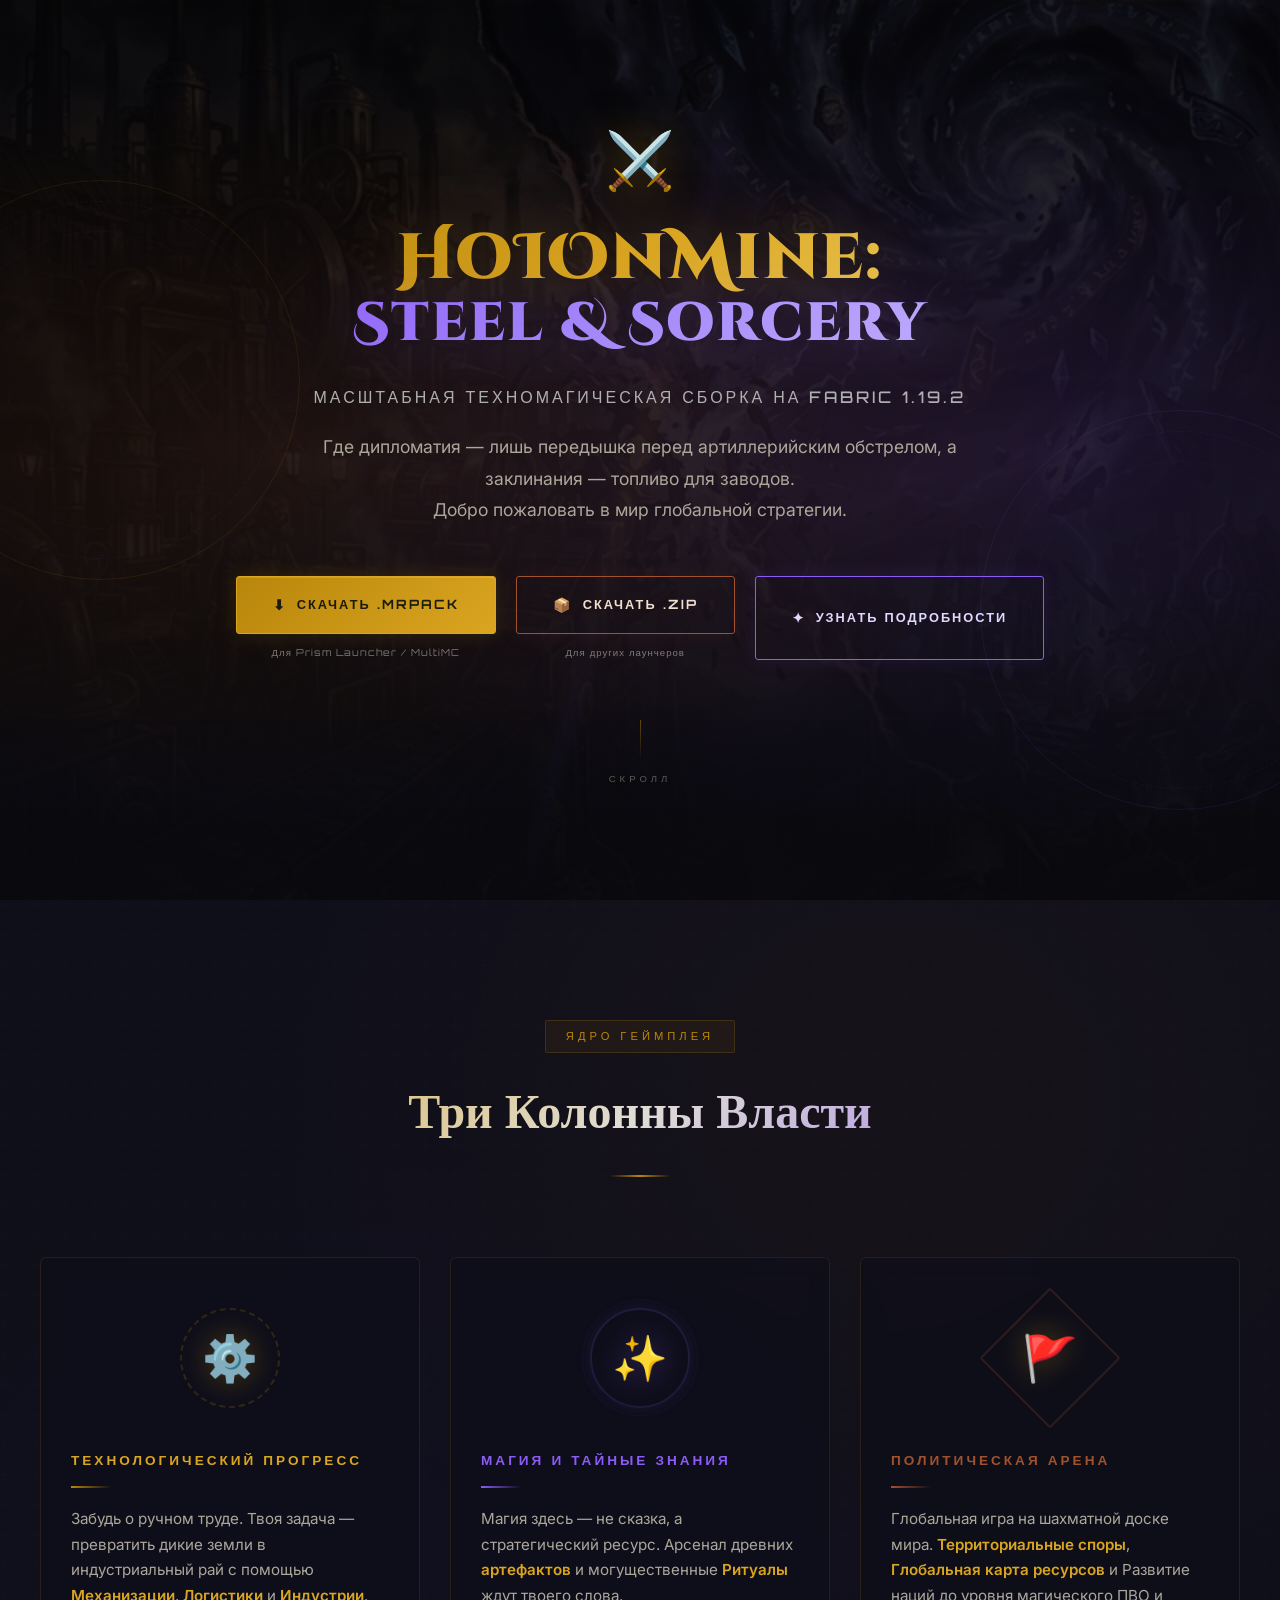
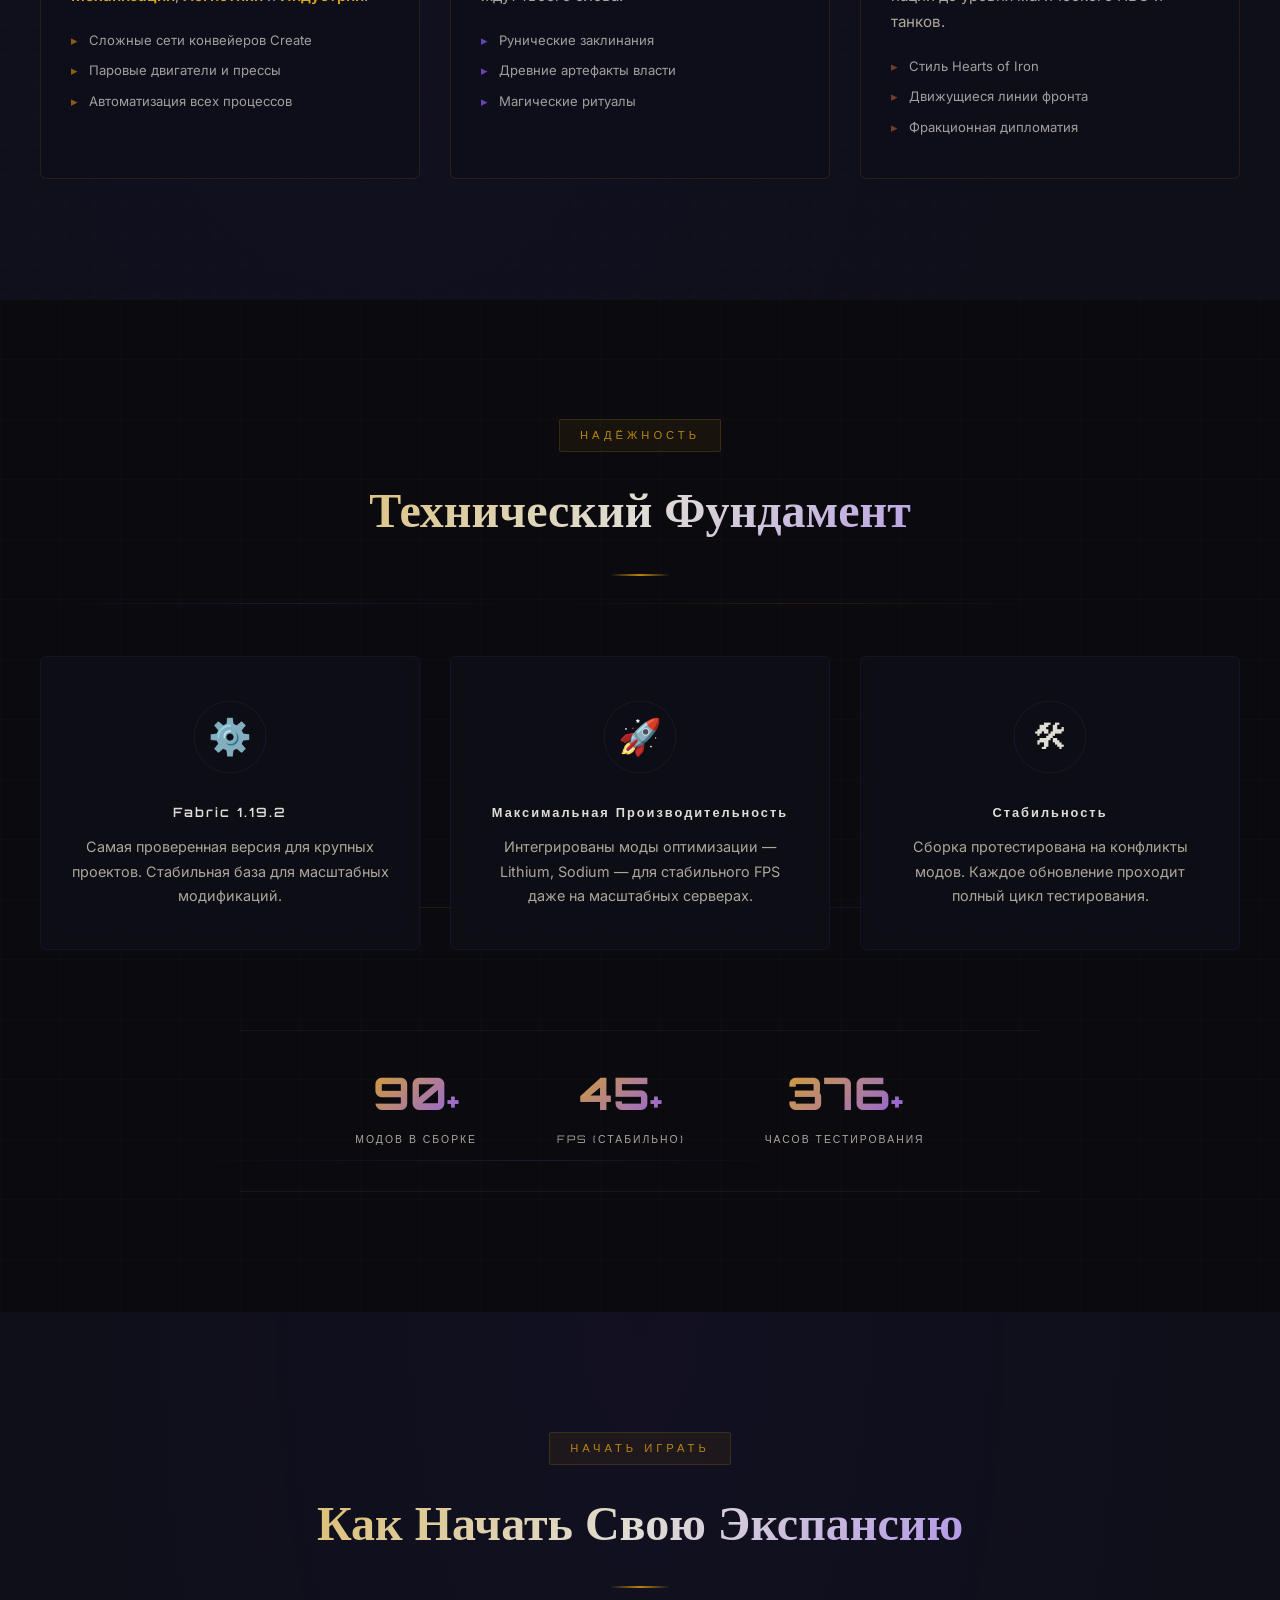
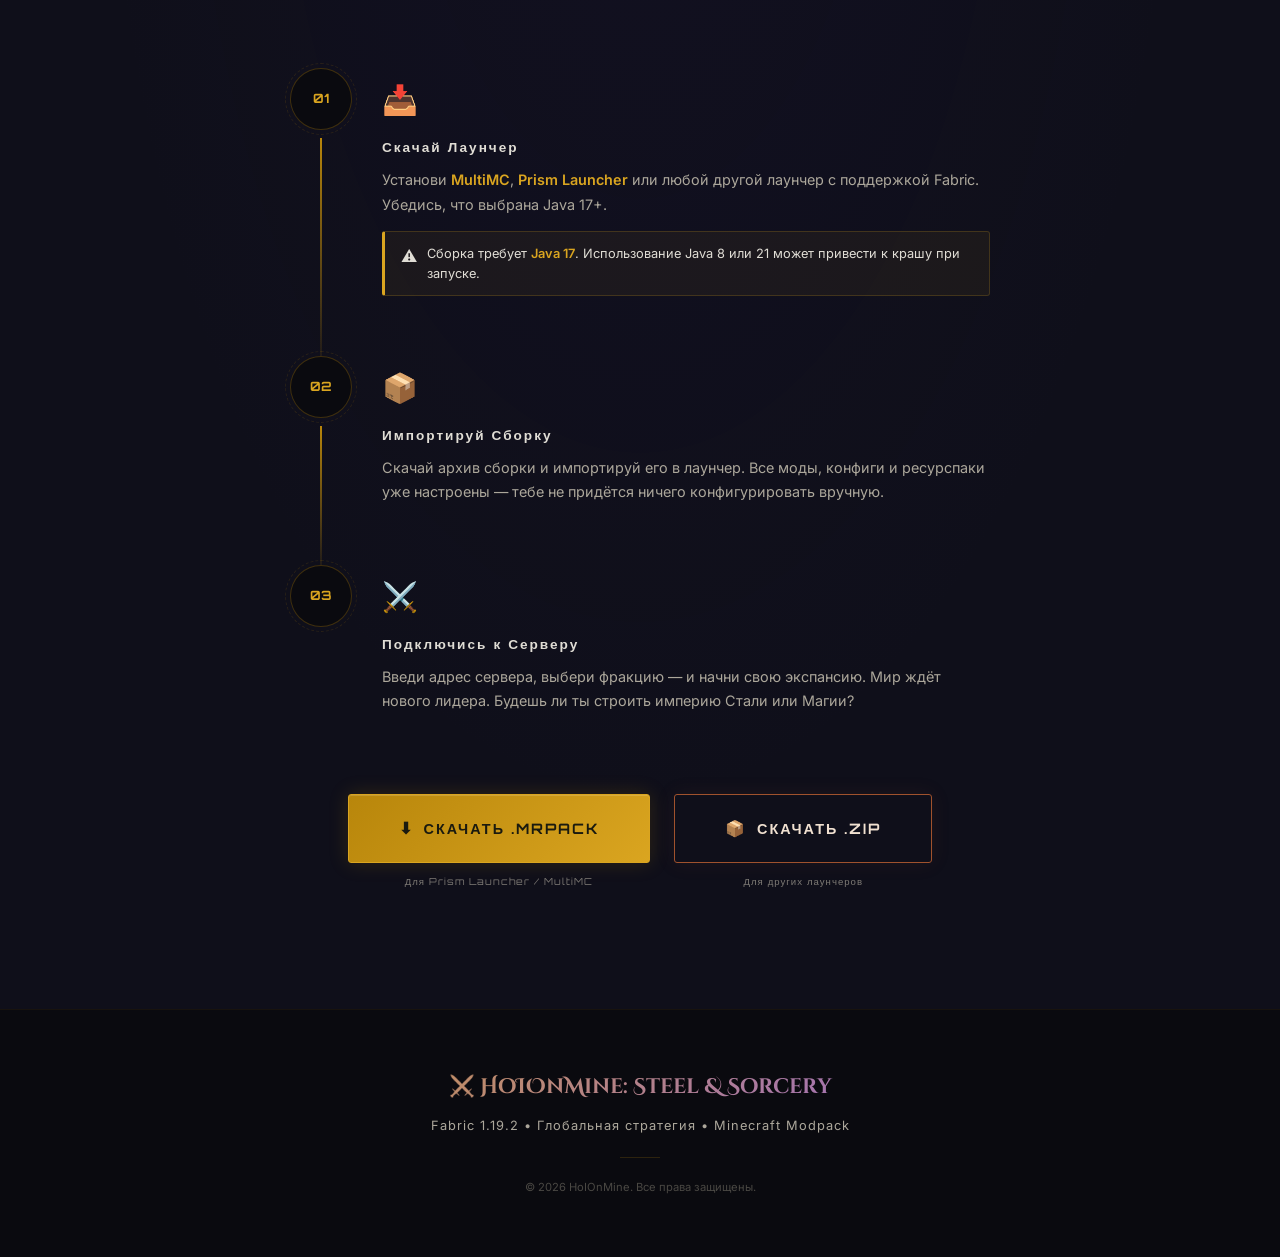
==== index.html @ d397114e "Initial commit: HoIOnMine Steel & Sorcery landing page" ====
<!DOCTYPE html>
<html lang="ru">

<head>
    <meta charset="UTF-8">
    <meta name="viewport" content="width=device-width, initial-scale=1.0">
    <meta name="description"
        content="HoIOnMine: Steel & Sorcery — масштабная техномагическая сборка на Fabric 1.19.2. Глобальная стратегия, магия и индустрия в Minecraft.">
    <title>HoIOnMine: Steel & Sorcery — Техномагическая Сборка</title>
    <link rel="preconnect" href="https://fonts.googleapis.com">
    <link rel="preconnect" href="https://fonts.gstatic.com" crossorigin>
    <link
        href="https://fonts.googleapis.com/css2?family=Cinzel+Decorative:wght@400;700;900&family=Inter:wght@300;400;500;600;700&family=Orbitron:wght@400;500;600;700;800;900&display=swap"
        rel="stylesheet">
    <link rel="stylesheet" href="styles.css">
</head>

<body>
    <!-- Sticky Navigation -->
    <nav id="sticky-nav" class="sticky-nav">
        <div class="sticky-nav__inner">
            <div class="sticky-nav__logo">⚔️ HoIOnMine</div>
            <div class="sticky-nav__actions">
                <button id="toggle-effects" class="sticky-nav__toggle" title="Вкл/Выкл эффекты">
                    <span class="sticky-nav__toggle-icon">✦</span>
                </button>
                <a href="#" class="btn btn--steel btn--nav">
                    <span class="btn__icon">⬇</span>
                    <span class="btn__text">СКАЧАТЬ</span>
                </a>
            </div>
        </div>
    </nav>

    <!-- Floating Particles Canvas -->
    <canvas id="particles-canvas"></canvas>

    <!-- Cursor Follower Canvas -->
    <canvas id="cursor-canvas"></canvas>

    <!-- ====== HERO SECTION ====== -->
    <section id="hero" class="hero">
        <div class="hero__overlay"></div>
        <div class="hero__bg-image"></div>

        <!-- Animated Rune Circles -->
        <div class="hero__rune-circle hero__rune-circle--left"></div>
        <div class="hero__rune-circle hero__rune-circle--right"></div>

        <!-- Diagonal Rift Line -->
        <div class="hero__rift">
            <div class="hero__rift-glow"></div>
        </div>

        <div class="hero__content">
            <div class="hero__logo">
                <span class="hero__logo-icon">⚔️</span>
                <h1 class="hero__title">
                    <span class="hero__title-steel">HoIOnMine:</span>
                    <span class="hero__title-magic">Steel & Sorcery</span>
                </h1>
            </div>

            <h2 class="hero__subtitle">Масштабная Техномагическая Сборка на Fabric 1.19.2</h2>
            <p class="hero__description">
                Где дипломатия — лишь передышка перед артиллерийским обстрелом, а заклинания — топливо для заводов.
                <br>Добро пожаловать в мир глобальной стратегии.
            </p>

            <div class="hero__cta">
                <div class="hero__cta-btn-wrap">
                    <a href="#" class="btn btn--steel">
                        <span class="btn__icon">⬇</span>
                        <span class="btn__text">СКАЧАТЬ .MRPACK</span>
                        <span class="btn__shine"></span>
                    </a>
                    <span class="btn-format-label">Для Prism Launcher / MultiMC</span>
                </div>
                <div class="hero__cta-btn-wrap">
                    <a href="#" class="btn btn--rust">
                        <span class="btn__icon">📦</span>
                        <span class="btn__text">СКАЧАТЬ .ZIP</span>
                        <span class="btn__shine"></span>
                    </a>
                    <span class="btn-format-label">Для других лаунчеров</span>
                </div>
                <a href="#pillars" class="btn btn--magic">
                    <span class="btn__icon">✦</span>
                    <span class="btn__text">УЗНАТЬ ПОДРОБНОСТИ</span>
                    <span class="btn__shine"></span>
                </a>
            </div>

            <div class="hero__scroll-indicator">
                <div class="hero__scroll-line"></div>
                <span>СКРОЛЛ</span>
            </div>
        </div>
    </section>

    <!-- ====== THREE PILLARS SECTION ====== -->
    <section id="pillars" class="pillars">
        <div class="section-header">
            <span class="section-header__tag">ЯДРО ГЕЙМПЛЕЯ</span>
            <h2 class="section-header__title">Три Колонны Власти</h2>
            <div class="section-header__line"></div>
        </div>

        <div class="pillars__grid">
            <!-- Card 1: Technology -->
            <div class="pillar-card" data-pillar="tech">
                <div class="pillar-card__glow"></div>
                <div class="pillar-card__border"></div>
                <div class="pillar-card__visual">
                    <div class="pillar-card__icon-wrap">
                        <span class="pillar-card__icon">⚙️</span>
                        <div class="pillar-card__gear-ring"></div>
                    </div>
                    <div class="pillar-card__particles" id="tech-particles"></div>
                </div>
                <div class="pillar-card__content">
                    <h3 class="pillar-card__title">ТЕХНОЛОГИЧЕСКИЙ ПРОГРЕСС</h3>
                    <div class="pillar-card__divider"></div>
                    <p class="pillar-card__text">
                        Забудь о ручном труде. Твоя задача — превратить дикие земли в индустриальный рай с помощью
                        <strong>Механизации</strong>, <strong>Логистики</strong> и <strong>Индустрии</strong>.
                    </p>
                    <ul class="pillar-card__features">
                        <li>Сложные сети конвейеров Create</li>
                        <li>Паровые двигатели и прессы</li>
                        <li>Автоматизация всех процессов</li>
                    </ul>
                </div>
            </div>

            <!-- Card 2: Magic -->
            <div class="pillar-card" data-pillar="magic">
                <div class="pillar-card__glow"></div>
                <div class="pillar-card__border"></div>
                <div class="pillar-card__visual">
                    <div class="pillar-card__icon-wrap">
                        <span class="pillar-card__icon">✨</span>
                        <div class="pillar-card__magic-ring"></div>
                    </div>
                    <div class="pillar-card__particles" id="magic-particles"></div>
                </div>
                <div class="pillar-card__content">
                    <h3 class="pillar-card__title">МАГИЯ И ТАЙНЫЕ ЗНАНИЯ</h3>
                    <div class="pillar-card__divider"></div>
                    <p class="pillar-card__text">
                        Магия здесь — не сказка, а стратегический ресурс. Арсенал древних
                        <strong>артефактов</strong> и могущественные <strong>Ритуалы</strong> ждут твоего слова.
                    </p>
                    <ul class="pillar-card__features">
                        <li>Рунические заклинания</li>
                        <li>Древние артефакты власти</li>
                        <li>Магические ритуалы</li>
                    </ul>
                </div>
            </div>

            <!-- Card 3: Politics -->
            <div class="pillar-card" data-pillar="politics">
                <div class="pillar-card__glow"></div>
                <div class="pillar-card__border"></div>
                <div class="pillar-card__visual">
                    <div class="pillar-card__icon-wrap">
                        <span class="pillar-card__icon">🚩</span>
                        <div class="pillar-card__map-ring"></div>
                    </div>
                    <div class="pillar-card__particles" id="politics-particles"></div>
                </div>
                <div class="pillar-card__content">
                    <h3 class="pillar-card__title">ПОЛИТИЧЕСКАЯ АРЕНА</h3>
                    <div class="pillar-card__divider"></div>
                    <p class="pillar-card__text">
                        Глобальная игра на шахматной доске мира. <strong>Территориальные споры</strong>,
                        <strong>Глобальная карта ресурсов</strong> и Развитие наций до уровня магического ПВО и танков.
                    </p>
                    <ul class="pillar-card__features">
                        <li>Стиль Hearts of Iron</li>
                        <li>Движущиеся линии фронта</li>
                        <li>Фракционная дипломатия</li>
                    </ul>
                </div>
            </div>
        </div>
    </section>

    <!-- ====== OPTIMIZATION SECTION ====== -->
    <section id="tech-stack" class="tech-section">
        <div class="tech-section__bg-grid"></div>
        <div class="tech-section__pulse-lines">
            <div class="pulse-line pulse-line--1"></div>
            <div class="pulse-line pulse-line--2"></div>
            <div class="pulse-line pulse-line--3"></div>
        </div>

        <div class="section-header">
            <span class="section-header__tag">НАДЁЖНОСТЬ</span>
            <h2 class="section-header__title">Технический Фундамент</h2>
            <div class="section-header__line"></div>
        </div>

        <div class="tech-section__grid">
            <div class="tech-card" data-tech="fabric">
                <div class="tech-card__icon-wrap">
                    <span class="tech-card__icon">⚙️</span>
                    <svg class="tech-card__ring" viewBox="0 0 100 100">
                        <circle cx="50" cy="50" r="45" />
                    </svg>
                </div>
                <h3 class="tech-card__title">Fabric 1.19.2</h3>
                <p class="tech-card__text">Самая проверенная версия для крупных проектов. Стабильная база для масштабных
                    модификаций.</p>
            </div>

            <div class="tech-card" data-tech="performance">
                <div class="tech-card__icon-wrap">
                    <span class="tech-card__icon">🚀</span>
                    <svg class="tech-card__ring" viewBox="0 0 100 100">
                        <circle cx="50" cy="50" r="45" />
                    </svg>
                </div>
                <h3 class="tech-card__title">Максимальная Производительность</h3>
                <p class="tech-card__text">Интегрированы моды оптимизации — Lithium, Sodium — для стабильного FPS даже
                    на масштабных серверах.</p>
            </div>

            <div class="tech-card" data-tech="stability">
                <div class="tech-card__icon-wrap">
                    <span class="tech-card__icon">🛠</span>
                    <svg class="tech-card__ring" viewBox="0 0 100 100">
                        <circle cx="50" cy="50" r="45" />
                    </svg>
                </div>
                <h3 class="tech-card__title">Стабильность</h3>
                <p class="tech-card__text">Сборка протестирована на конфликты модов. Каждое обновление проходит полный
                    цикл тестирования.</p>
            </div>
        </div>

        <!-- Stats Bar -->
        <div class="tech-section__stats">
            <div class="stat-item">
                <span class="stat-item__number" data-target="120">0</span>
                <span class="stat-item__label">Модов в сборке</span>
            </div>
            <div class="stat-item">
                <span class="stat-item__number" data-target="60">0</span>
                <span class="stat-item__label">FPS (стабильно)</span>
            </div>
            <div class="stat-item">
                <span class="stat-item__number" data-target="500">0</span>
                <span class="stat-item__label">Часов тестирования</span>
            </div>
        </div>
    </section>

    <!-- ====== INSTALLATION SECTION ====== -->
    <section id="install" class="install-section">
        <div class="section-header">
            <span class="section-header__tag">НАЧАТЬ ИГРАТЬ</span>
            <h2 class="section-header__title">Как Начать Свою Экспансию</h2>
            <div class="section-header__line"></div>
        </div>

        <div class="install-section__steps">
            <div class="install-step" data-step="1">
                <div class="install-step__connector"></div>
                <div class="install-step__number">
                    <span>01</span>
                    <div class="install-step__number-ring"></div>
                </div>
                <div class="install-step__content">
                    <div class="install-step__icon">📥</div>
                    <h3 class="install-step__title">Скачай Лаунчер</h3>
                    <p class="install-step__text">
                        Установи <strong>MultiMC</strong>, <strong>Prism Launcher</strong> или любой другой лаунчер
                        с поддержкой Fabric. Убедись, что выбрана Java 17+.
                    </p>
                    <div class="install-step__warning">
                        <span class="install-step__warning-icon">⚠️</span>
                        <p>Сборка требует <strong>Java 17</strong>. Использование Java 8 или 21 может привести к крашу
                            при запуске.</p>
                    </div>
                </div>
            </div>

            <div class="install-step" data-step="2">
                <div class="install-step__connector"></div>
                <div class="install-step__number">
                    <span>02</span>
                    <div class="install-step__number-ring"></div>
                </div>
                <div class="install-step__content">
                    <div class="install-step__icon">📦</div>
                    <h3 class="install-step__title">Импортируй Сборку</h3>
                    <p class="install-step__text">
                        Скачай архив сборки и импортируй его в лаунчер. Все моды, конфиги и ресурспаки уже настроены —
                        тебе не придётся ничего конфигурировать вручную.
                    </p>
                </div>
            </div>

            <div class="install-step" data-step="3">
                <div class="install-step__connector"></div>
                <div class="install-step__number">
                    <span>03</span>
                    <div class="install-step__number-ring"></div>
                </div>
                <div class="install-step__content">
                    <div class="install-step__icon">⚔️</div>
                    <h3 class="install-step__title">Подключись к Серверу</h3>
                    <p class="install-step__text">
                        Введи адрес сервера, выбери фракцию — и начни свою экспансию.
                        Мир ждёт нового лидера. Будешь ли ты строить империю Стали или Магии?
                    </p>
                </div>
            </div>
        </div>

        <!-- Final CTA -->
        <div class="install-section__cta">
            <div class="install-section__cta-buttons">
                <div class="hero__cta-btn-wrap">
                    <a href="#" class="btn btn--steel btn--large">
                        <span class="btn__icon">⬇</span>
                        <span class="btn__text">СКАЧАТЬ .MRPACK</span>
                        <span class="btn__shine"></span>
                    </a>
                    <span class="btn-format-label">Для Prism Launcher / MultiMC</span>
                </div>
                <div class="hero__cta-btn-wrap">
                    <a href="#" class="btn btn--rust btn--large">
                        <span class="btn__icon">📦</span>
                        <span class="btn__text">СКАЧАТЬ .ZIP</span>
                        <span class="btn__shine"></span>
                    </a>
                    <span class="btn-format-label">Для других лаунчеров</span>
                </div>
            </div>
        </div>
    </section>

    <!-- ====== FOOTER ====== -->
    <footer class="footer">
        <div class="footer__content">
            <div class="footer__logo">⚔️ HoIOnMine: Steel & Sorcery</div>
            <p class="footer__text">Fabric 1.19.2 • Глобальная стратегия • Minecraft Modpack</p>
            <div class="footer__divider"></div>
            <p class="footer__copy">© 2026 HoIOnMine. Все права защищены.</p>
        </div>
    </footer>

    <script src="script.js"></script>
</body>

</html>
---- styles.css ----
/* ============================================
   HoIOnMine: Steel & Sorcery
   Dark Fantasy Industrial Design System
   ============================================ */

/* ---------- CSS Variables ---------- */
:root {
    /* Core Palette */
    --coal-black: #0a0a0f;
    --dark-navy: #0d1117;
    --deep-blue: #1a1a2e;
    --mana-blue: #2a1a5e;
    --magic-purple: #6b3fa0;
    --magic-glow: #8b5cf6;
    --rust-brown: #8b4513;
    --rust-light: #a0522d;
    --tarnished-gold: #b8860b;
    --bright-gold: #daa520;
    --steel-silver: #c0c0c0;
    --pale-text: #e0ddd5;
    --muted-text: #aca79b;

    /* Functional */
    --bg-primary: var(--coal-black);
    --bg-secondary: #0f0f1a;
    --bg-card: rgba(15, 15, 26, 0.85);
    --border-subtle: rgba(184, 134, 11, 0.15);
    --border-glow: rgba(139, 92, 246, 0.3);

    /* Typography */
    --font-display: 'Cinzel Decorative', serif;
    --font-industrial: 'Orbitron', sans-serif;
    --font-body: 'Inter', sans-serif;

    /* Spacing */
    --section-padding: 120px;
    --container-width: 1200px;
}

/* ---------- Global Reset & Base ---------- */
*,
*::before,
*::after {
    margin: 0;
    padding: 0;
    box-sizing: border-box;
}

html {
    scroll-behavior: smooth;
    font-size: 16px;
}

body {
    font-family: var(--font-body);
    background: var(--bg-primary);
    color: var(--pale-text);
    overflow-x: hidden;
    line-height: 1.7;
    -webkit-font-smoothing: antialiased;
}

::selection {
    background: var(--magic-purple);
    color: #fff;
}

#particles-canvas {
    position: fixed;
    top: 0;
    left: 0;
    width: 100%;
    height: 100%;
    pointer-events: none;
    z-index: 1;
    opacity: 0.4;
}

#particles-canvas.particles-off {
    display: none;
}

#cursor-canvas {
    position: fixed;
    top: 0;
    left: 0;
    width: 100%;
    height: 100%;
    pointer-events: none;
    z-index: 99;
    opacity: 0.6;
}

#cursor-canvas.cursor-off {
    display: none;
}

/* ---------- Sticky Nav ---------- */
.sticky-nav {
    position: fixed;
    top: 0;
    left: 0;
    right: 0;
    z-index: 100;
    transform: translateY(-100%);
    transition: transform 0.4s cubic-bezier(0.25, 0.46, 0.45, 0.94);
}

.sticky-nav.visible {
    transform: translateY(0);
}

.sticky-nav__inner {
    display: flex;
    align-items: center;
    justify-content: space-between;
    max-width: var(--container-width);
    margin: 0 auto;
    padding: 12px 30px;
    background: rgba(10, 10, 15, 0.85);
    backdrop-filter: blur(16px);
    border-bottom: 1px solid rgba(184, 134, 11, 0.12);
}

.sticky-nav__logo {
    font-family: var(--font-display);
    font-size: 1rem;
    font-weight: 700;
    background: linear-gradient(135deg, var(--bright-gold), var(--magic-glow));
    -webkit-background-clip: text;
    -webkit-text-fill-color: transparent;
    background-clip: text;
}

.sticky-nav__actions {
    display: flex;
    align-items: center;
    gap: 12px;
}

.sticky-nav__toggle {
    background: rgba(139, 92, 246, 0.08);
    border: 1px solid rgba(139, 92, 246, 0.2);
    border-radius: 4px;
    color: var(--magic-glow);
    width: 36px;
    height: 36px;
    display: flex;
    align-items: center;
    justify-content: center;
    cursor: pointer;
    font-size: 0.9rem;
    transition: all 0.3s;
}

.sticky-nav__toggle:hover {
    background: rgba(139, 92, 246, 0.15);
    box-shadow: 0 0 15px rgba(139, 92, 246, 0.2);
}

.sticky-nav__toggle.effects-off {
    opacity: 0.4;
}

.btn--nav {
    padding: 10px 22px;
    font-size: 0.65rem;
}

/* ---------- Utility ---------- */
strong {
    color: var(--bright-gold);
    font-weight: 600;
}

/* ---------- Section Header ---------- */
.section-header {
    text-align: center;
    margin-bottom: 80px;
    position: relative;
    z-index: 2;
}

.section-header__tag {
    display: inline-block;
    font-family: var(--font-industrial);
    font-size: 0.7rem;
    letter-spacing: 4px;
    color: var(--tarnished-gold);
    background: rgba(184, 134, 11, 0.08);
    border: 1px solid rgba(184, 134, 11, 0.2);
    padding: 6px 20px;
    border-radius: 2px;
    margin-bottom: 20px;
    text-transform: uppercase;
}

.section-header__title {
    font-family: var(--font-display);
    font-size: clamp(2rem, 4vw, 3rem);
    font-weight: 700;
    background: linear-gradient(135deg, var(--bright-gold), var(--pale-text), var(--magic-glow));
    -webkit-background-clip: text;
    -webkit-text-fill-color: transparent;
    background-clip: text;
    margin-bottom: 20px;
}

.section-header__line {
    width: 60px;
    height: 2px;
    background: linear-gradient(90deg, transparent, var(--tarnished-gold), transparent);
    margin: 0 auto;
}

/* ============================================
   HERO SECTION
   ============================================ */
.hero {
    position: relative;
    min-height: 100vh;
    display: flex;
    align-items: center;
    justify-content: center;
    overflow: hidden;
    z-index: 2;
}

.hero__bg-image {
    position: absolute;
    inset: 0;
    background: url('hero_bg.png') center/cover no-repeat;
    opacity: 0.35;
    filter: saturate(0.7) brightness(0.6);
}

.hero__overlay {
    position: absolute;
    inset: 0;
    background:
        radial-gradient(ellipse at 20% 50%, rgba(139, 69, 19, 0.15) 0%, transparent 60%),
        radial-gradient(ellipse at 80% 50%, rgba(107, 63, 160, 0.2) 0%, transparent 60%),
        linear-gradient(180deg, rgba(0, 0, 0, 0.4) 0%, rgba(10, 10, 15, 0.9) 90%);
    z-index: 1;
}

/* Animated Rune Circles */
.hero__rune-circle {
    position: absolute;
    width: 400px;
    height: 400px;
    border: 1px solid rgba(139, 92, 246, 0.1);
    border-radius: 50%;
    z-index: 1;
}

.hero__rune-circle--left {
    left: -100px;
    top: 20%;
    border-color: rgba(184, 134, 11, 0.12);
    animation: runeRotate 30s linear infinite;
}

.hero__rune-circle--right {
    right: -100px;
    bottom: 10%;
    animation: runeRotate 25s linear infinite reverse;
}

.hero__rune-circle::before,
.hero__rune-circle::after {
    content: '';
    position: absolute;
    inset: 20px;
    border: 1px dashed rgba(139, 92, 246, 0.08);
    border-radius: 50%;
}

.hero__rune-circle::after {
    inset: 50px;
    border-style: dotted;
}

@keyframes runeRotate {
    to {
        transform: rotate(360deg);
    }
}

/* Rift */
.hero__rift {
    position: absolute;
    top: 0;
    left: 50%;
    width: 2px;
    height: 100%;
    transform: skewX(-15deg);
    z-index: 1;
}

.hero__rift-glow {
    position: absolute;
    inset: 0;
    background: linear-gradient(180deg,
            transparent 0%,
            rgba(139, 92, 246, 0.3) 20%,
            rgba(184, 134, 11, 0.4) 50%,
            rgba(139, 92, 246, 0.3) 80%,
            transparent 100%);
    filter: blur(8px);
    animation: riftPulse 4s ease-in-out infinite;
}

@keyframes riftPulse {

    0%,
    100% {
        opacity: 0.5;
        filter: blur(8px);
    }

    50% {
        opacity: 1;
        filter: blur(12px);
    }
}

/* Hero Content */
.hero__content {
    position: relative;
    z-index: 3;
    text-align: center;
    max-width: 900px;
    padding: 0 30px;
    animation: heroFadeIn 1.5s ease-out;
}

@keyframes heroFadeIn {
    from {
        opacity: 0;
        transform: translateY(40px);
    }

    to {
        opacity: 1;
        transform: translateY(0);
    }
}

.hero__logo {
    margin-bottom: 30px;
}

.hero__logo-icon {
    font-size: 3.5rem;
    display: block;
    margin-bottom: 15px;
    filter: drop-shadow(0 0 20px rgba(184, 134, 11, 0.5));
    animation: iconFloat 3s ease-in-out infinite;
}

@keyframes iconFloat {

    0%,
    100% {
        transform: translateY(0);
    }

    50% {
        transform: translateY(-10px);
    }
}

.hero__title {
    font-family: var(--font-display);
    font-size: clamp(2.2rem, 5vw, 4rem);
    font-weight: 900;
    line-height: 1.1;
    letter-spacing: 2px;
}

.hero__title-steel {
    display: block;
    background: linear-gradient(135deg, var(--tarnished-gold), var(--bright-gold), #f0d060);
    -webkit-background-clip: text;
    -webkit-text-fill-color: transparent;
    background-clip: text;
    filter: drop-shadow(0 0 30px rgba(184, 134, 11, 0.3));
}

.hero__title-magic {
    display: block;
    background: linear-gradient(135deg, var(--magic-glow), #a78bfa, #c4b5fd);
    -webkit-background-clip: text;
    -webkit-text-fill-color: transparent;
    background-clip: text;
    filter: drop-shadow(0 0 30px rgba(139, 92, 246, 0.3));
    font-size: 0.85em;
}

.hero__subtitle {
    font-family: var(--font-industrial);
    font-size: clamp(0.75rem, 1.5vw, 1rem);
    font-weight: 500;
    letter-spacing: 3px;
    text-transform: uppercase;
    color: var(--steel-silver);
    margin-bottom: 20px;
    opacity: 0.9;
}

.hero__description {
    font-size: 1.1rem;
    color: var(--muted-text);
    max-width: 650px;
    margin: 0 auto 50px;
    line-height: 1.8;
}

/* CTA Buttons */
.hero__cta {
    display: flex;
    gap: 20px;
    justify-content: center;
    flex-wrap: wrap;
    margin-bottom: 60px;
}

.btn {
    position: relative;
    display: inline-flex;
    align-items: center;
    gap: 10px;
    padding: 16px 36px;
    font-family: var(--font-industrial);
    font-size: 0.8rem;
    font-weight: 700;
    letter-spacing: 2px;
    text-decoration: none;
    border: 1px solid;
    border-radius: 3px;
    cursor: pointer;
    overflow: hidden;
    transition: all 0.4s cubic-bezier(0.25, 0.46, 0.45, 0.94);
}

.btn--steel {
    color: #1a1a0f;
    background: linear-gradient(135deg, var(--tarnished-gold), var(--bright-gold));
    border-color: var(--bright-gold);
    box-shadow:
        0 0 20px rgba(184, 134, 11, 0.2),
        inset 0 1px 0 rgba(255, 255, 255, 0.15);
}

.btn--steel:hover {
    transform: translateY(-3px);
    box-shadow:
        0 8px 30px rgba(184, 134, 11, 0.4),
        0 0 60px rgba(184, 134, 11, 0.2),
        0 0 100px rgba(184, 134, 11, 0.08);
}

.btn--magic {
    color: #e0d8ff;
    background: transparent;
    border-color: var(--magic-glow);
    box-shadow: 0 0 20px rgba(139, 92, 246, 0.1);
}

.btn--magic:hover {
    background: rgba(139, 92, 246, 0.1);
    transform: translateY(-3px);
    box-shadow:
        0 8px 30px rgba(139, 92, 246, 0.35),
        0 0 60px rgba(139, 92, 246, 0.15),
        0 0 100px rgba(139, 92, 246, 0.06);
}

.btn--rust {
    color: #f0e0d0;
    background: transparent;
    border-color: var(--rust-light);
    box-shadow: 0 0 20px rgba(160, 82, 45, 0.1);
}

.btn--rust:hover {
    background: rgba(160, 82, 45, 0.1);
    transform: translateY(-3px);
    box-shadow:
        0 8px 30px rgba(160, 82, 45, 0.35),
        0 0 60px rgba(160, 82, 45, 0.15),
        0 0 100px rgba(160, 82, 45, 0.06);
}

.install-section__cta-buttons {
    display: flex;
    gap: 24px;
    justify-content: center;
    flex-wrap: wrap;
}

.btn--large {
    padding: 20px 50px;
    font-size: 0.9rem;
}

.btn__shine {
    position: absolute;
    top: 0;
    left: -100%;
    width: 100%;
    height: 100%;
    background: linear-gradient(90deg, transparent, rgba(255, 255, 255, 0.15), transparent);
    transition: left 0.6s ease;
}

.btn:hover .btn__shine {
    left: 100%;
}

.btn__icon {
    font-size: 1.1em;
}

/* Scroll Indicator */
.hero__scroll-indicator {
    display: flex;
    flex-direction: column;
    align-items: center;
    gap: 10px;
    font-family: var(--font-industrial);
    font-size: 0.6rem;
    letter-spacing: 4px;
    color: var(--muted-text);
    opacity: 0.5;
    animation: scrollBounce 2s ease-in-out infinite;
}

.hero__scroll-line {
    width: 1px;
    height: 40px;
    background: linear-gradient(180deg, var(--tarnished-gold), transparent);
}

@keyframes scrollBounce {

    0%,
    100% {
        transform: translateY(0);
        opacity: 0.5;
    }

    50% {
        transform: translateY(8px);
        opacity: 0.8;
    }
}

/* ============================================
   THREE PILLARS SECTION
   ============================================ */
.pillars {
    position: relative;
    padding: var(--section-padding) 30px;
    background:
        radial-gradient(ellipse at 30% 80%, rgba(42, 26, 94, 0.08) 0%, transparent 50%),
        radial-gradient(ellipse at 70% 20%, rgba(139, 69, 19, 0.06) 0%, transparent 50%),
        var(--bg-secondary);
    z-index: 2;
}

.pillars::before {
    content: '';
    position: absolute;
    inset: 0;
    background: url("data:image/svg+xml,%3Csvg width='60' height='60' viewBox='0 0 60 60' xmlns='http://www.w3.org/2000/svg'%3E%3Cg fill='none' fill-rule='evenodd'%3E%3Cg fill='%23b8860b' fill-opacity='0.02'%3E%3Cpath d='M36 34v-4h-2v4h-4v2h4v4h2v-4h4v-2h-4zm0-30V0h-2v4h-4v2h4v4h2V6h4V4h-4zM6 34v-4H4v4H0v2h4v4h2v-4h4v-2H6zM6 4V0H4v4H0v2h4v4h2V6h4V4H6z'/%3E%3C/g%3E%3C/g%3E%3C/svg%3E");
    opacity: 0.5;
}

.pillars__grid {
    display: grid;
    grid-template-columns: repeat(auto-fit, minmax(340px, 1fr));
    gap: 30px;
    max-width: var(--container-width);
    margin: 0 auto;
    position: relative;
    z-index: 2;
}

/* Pillar Cards */
.pillar-card {
    position: relative;
    background: var(--bg-card);
    border: 1px solid var(--border-subtle);
    border-radius: 6px;
    padding: 40px 30px;
    transition: all 0.5s cubic-bezier(0.25, 0.46, 0.45, 0.94);
    overflow: hidden;
    backdrop-filter: blur(10px);
    opacity: 0;
    transform: translateY(40px);
}

.pillar-card.visible {
    opacity: 1;
    transform: translateY(0);
}

.pillar-card__glow {
    position: absolute;
    top: -50%;
    left: -50%;
    width: 200%;
    height: 200%;
    opacity: 0;
    transition: opacity 0.5s;
    pointer-events: none;
}

.pillar-card:hover .pillar-card__glow {
    opacity: 1;
}

[data-pillar="tech"] .pillar-card__glow {
    background: radial-gradient(circle at center, rgba(184, 134, 11, 0.06) 0%, transparent 50%);
}

[data-pillar="magic"] .pillar-card__glow {
    background: radial-gradient(circle at center, rgba(139, 92, 246, 0.08) 0%, transparent 50%);
}

[data-pillar="politics"] .pillar-card__glow {
    background: radial-gradient(circle at center, rgba(139, 69, 19, 0.08) 0%, transparent 50%);
}

.pillar-card__border {
    position: absolute;
    inset: 0;
    border-radius: 6px;
    border: 1px solid transparent;
    transition: border-color 0.5s;
    pointer-events: none;
}

.pillar-card:hover .pillar-card__border {
    border-color: rgba(184, 134, 11, 0.3);
}

[data-pillar="magic"]:hover .pillar-card__border {
    border-color: rgba(139, 92, 246, 0.3);
}

[data-pillar="politics"]:hover .pillar-card__border {
    border-color: rgba(180, 80, 40, 0.3);
}

.pillar-card:hover {
    transform: translateY(-8px);
    box-shadow: 0 20px 60px rgba(0, 0, 0, 0.5);
}

/* Card Visual */
.pillar-card__visual {
    display: flex;
    justify-content: center;
    align-items: center;
    margin-bottom: 30px;
    height: 120px;
    position: relative;
}

.pillar-card__icon-wrap {
    position: relative;
    width: 90px;
    height: 90px;
    display: flex;
    align-items: center;
    justify-content: center;
}

.pillar-card__icon {
    font-size: 2.8rem;
    position: relative;
    z-index: 2;
    filter: drop-shadow(0 0 15px rgba(184, 134, 11, 0.4));
    transition: transform 0.5s, filter 0.5s;
}

.pillar-card:hover .pillar-card__icon {
    transform: scale(1.15);
    filter: drop-shadow(0 0 25px rgba(184, 134, 11, 0.6));
}

[data-pillar="magic"] .pillar-card__icon {
    filter: drop-shadow(0 0 15px rgba(139, 92, 246, 0.4));
}

[data-pillar="magic"]:hover .pillar-card__icon {
    filter: drop-shadow(0 0 25px rgba(139, 92, 246, 0.7));
}

/* Gear Ring Animation */
.pillar-card__gear-ring {
    position: absolute;
    inset: -5px;
    border: 2px dashed rgba(184, 134, 11, 0.2);
    border-radius: 50%;
    animation: runeRotate 15s linear infinite;
}

.pillar-card__magic-ring {
    position: absolute;
    inset: -5px;
    border: 2px solid rgba(139, 92, 246, 0.15);
    border-radius: 50%;
    animation: runeRotate 12s linear infinite reverse;
    box-shadow: 0 0 15px rgba(139, 92, 246, 0.1);
}

.pillar-card__magic-ring::before {
    content: '';
    position: absolute;
    inset: -10px;
    border: 1px dotted rgba(139, 92, 246, 0.1);
    border-radius: 50%;
    animation: runeRotate 20s linear infinite;
}

.pillar-card__map-ring {
    position: absolute;
    inset: -5px;
    border: 2px solid rgba(180, 80, 40, 0.2);
    border-radius: 3px;
    transform: rotate(45deg);
    animation: mapPulse 3s ease-in-out infinite;
}

@keyframes mapPulse {

    0%,
    100% {
        transform: rotate(45deg) scale(1);
        opacity: 0.5;
    }

    50% {
        transform: rotate(45deg) scale(1.1);
        opacity: 1;
    }
}

/* Card Content */
.pillar-card__content {
    position: relative;
    z-index: 2;
}

.pillar-card__title {
    font-family: var(--font-industrial);
    font-size: 0.85rem;
    font-weight: 700;
    letter-spacing: 3px;
    margin-bottom: 15px;
    color: var(--bright-gold);
}

[data-pillar="magic"] .pillar-card__title {
    color: var(--magic-glow);
}

[data-pillar="politics"] .pillar-card__title {
    color: var(--rust-light);
}

.pillar-card__divider {
    width: 40px;
    height: 2px;
    margin-bottom: 18px;
    transition: width 0.5s;
}

[data-pillar="tech"] .pillar-card__divider {
    background: linear-gradient(90deg, var(--tarnished-gold), transparent);
}

[data-pillar="magic"] .pillar-card__divider {
    background: linear-gradient(90deg, var(--magic-glow), transparent);
}

[data-pillar="politics"] .pillar-card__divider {
    background: linear-gradient(90deg, var(--rust-light), transparent);
}

.pillar-card:hover .pillar-card__divider {
    width: 80px;
}

.pillar-card__text {
    font-size: 0.95rem;
    color: var(--muted-text);
    line-height: 1.7;
    margin-bottom: 20px;
}

.pillar-card__features {
    list-style: none;
    display: flex;
    flex-direction: column;
    gap: 8px;
}

.pillar-card__features li {
    font-size: 0.82rem;
    color: var(--pale-text);
    padding-left: 18px;
    position: relative;
    opacity: 0.7;
}

.pillar-card__features li::before {
    content: '▸';
    position: absolute;
    left: 0;
    color: var(--tarnished-gold);
}

[data-pillar="magic"] .pillar-card__features li::before {
    color: var(--magic-glow);
}

[data-pillar="politics"] .pillar-card__features li::before {
    color: var(--rust-light);
}

/* ============================================
   TECH SECTION
   ============================================ */
.tech-section {
    position: relative;
    padding: var(--section-padding) 30px;
    background: var(--bg-primary);
    z-index: 2;
    overflow: hidden;
}

.tech-section__bg-grid {
    position: absolute;
    inset: 0;
    background-image:
        linear-gradient(rgba(139, 92, 246, 0.03) 1px, transparent 1px),
        linear-gradient(90deg, rgba(139, 92, 246, 0.03) 1px, transparent 1px);
    background-size: 60px 60px;
}

/* Pulse Lines */
.pulse-line {
    position: absolute;
    height: 1px;
    width: 100%;
    top: 50%;
    opacity: 0.15;
}

.pulse-line--1 {
    top: 30%;
    background: linear-gradient(90deg,
            transparent 0%,
            var(--magic-glow) 20%,
            transparent 40%,
            var(--tarnished-gold) 60%,
            transparent 80%);
    animation: pulseSweep 8s linear infinite;
}

.pulse-line--2 {
    top: 60%;
    background: linear-gradient(90deg,
            transparent 0%,
            var(--tarnished-gold) 30%,
            transparent 50%,
            var(--magic-glow) 70%,
            transparent 100%);
    animation: pulseSweep 10s linear infinite reverse;
}

.pulse-line--3 {
    top: 85%;
    background: linear-gradient(90deg,
            transparent 10%,
            var(--magic-glow) 40%,
            transparent 60%);
    animation: pulseSweep 6s linear infinite;
}

@keyframes pulseSweep {
    0% {
        transform: translateX(-100%);
    }

    100% {
        transform: translateX(100%);
    }
}

.tech-section__grid {
    display: grid;
    grid-template-columns: repeat(auto-fit, minmax(300px, 1fr));
    gap: 30px;
    max-width: var(--container-width);
    margin: 0 auto 80px;
    position: relative;
    z-index: 2;
}

/* Tech Cards */
.tech-card {
    position: relative;
    background: rgba(15, 15, 26, 0.6);
    border: 1px solid rgba(139, 92, 246, 0.08);
    border-radius: 6px;
    padding: 40px 30px;
    text-align: center;
    transition: all 0.4s ease;
    backdrop-filter: blur(5px);
    opacity: 0;
    transform: translateY(30px);
}

.tech-card.visible {
    opacity: 1;
    transform: translateY(0);
}

.tech-card:hover {
    border-color: rgba(139, 92, 246, 0.2);
    transform: translateY(-5px);
    box-shadow: 0 15px 40px rgba(0, 0, 0, 0.4);
}

.tech-card__icon-wrap {
    position: relative;
    width: 80px;
    height: 80px;
    margin: 0 auto 25px;
    display: flex;
    align-items: center;
    justify-content: center;
}

.tech-card__icon {
    font-size: 2.2rem;
    position: relative;
    z-index: 2;
}

.tech-card__ring {
    position: absolute;
    inset: 0;
    transform: rotate(-90deg);
}

.tech-card__ring circle {
    fill: none;
    stroke: rgba(139, 92, 246, 0.15);
    stroke-width: 1;
    stroke-dasharray: 283;
    stroke-dashoffset: 283;
    transition: stroke-dashoffset 1.5s ease;
}

.tech-card.visible .tech-card__ring circle {
    stroke-dashoffset: 0;
}

.tech-card:hover .tech-card__ring circle {
    stroke: rgba(139, 92, 246, 0.4);
}

.tech-card__title {
    font-family: var(--font-industrial);
    font-size: 0.8rem;
    font-weight: 600;
    letter-spacing: 2px;
    color: var(--pale-text);
    margin-bottom: 12px;
}

.tech-card__text {
    font-size: 0.9rem;
    color: var(--muted-text);
    line-height: 1.7;
}

/* Stats Bar */
.tech-section__stats {
    display: flex;
    justify-content: center;
    gap: 80px;
    flex-wrap: wrap;
    position: relative;
    z-index: 2;
    padding: 40px 0;
    border-top: 1px solid rgba(184, 134, 11, 0.1);
    border-bottom: 1px solid rgba(184, 134, 11, 0.1);
    max-width: 800px;
    margin: 0 auto;
}

.stat-item {
    text-align: center;
}

.stat-item__number {
    display: block;
    font-family: var(--font-industrial);
    font-size: 2.8rem;
    font-weight: 800;
    background: linear-gradient(135deg, var(--bright-gold), var(--magic-glow));
    -webkit-background-clip: text;
    -webkit-text-fill-color: transparent;
    background-clip: text;
    line-height: 1;
    margin-bottom: 8px;
}

.stat-item__number::after {
    content: '+';
    font-size: 0.6em;
}

.stat-item__label {
    font-family: var(--font-industrial);
    font-size: 0.65rem;
    letter-spacing: 2px;
    text-transform: uppercase;
    color: var(--muted-text);
}

/* ============================================
   INSTALLATION SECTION
   ============================================ */
.install-section {
    position: relative;
    padding: var(--section-padding) 30px;
    background:
        radial-gradient(ellipse at 50% 0%, rgba(42, 26, 94, 0.1) 0%, transparent 60%),
        var(--bg-secondary);
    z-index: 2;
}

.install-section__steps {
    max-width: 700px;
    margin: 0 auto 80px;
    position: relative;
}

/* Steps */
.install-step {
    position: relative;
    display: flex;
    gap: 30px;
    align-items: flex-start;
    padding-bottom: 60px;
    opacity: 0;
    transform: translateX(-30px);
}

.install-step.visible {
    opacity: 1;
    transform: translateX(0);
    transition: all 0.6s cubic-bezier(0.25, 0.46, 0.45, 0.94);
}

.install-step:last-child {
    padding-bottom: 0;
}

.install-step__connector {
    position: absolute;
    left: 30px;
    top: 70px;
    width: 2px;
    height: calc(100% - 70px);
    background: linear-gradient(180deg, var(--tarnished-gold), rgba(184, 134, 11, 0.1));
}

.install-step:last-child .install-step__connector {
    display: none;
}

.install-step__number {
    position: relative;
    flex-shrink: 0;
    width: 62px;
    height: 62px;
    display: flex;
    align-items: center;
    justify-content: center;
    background: var(--bg-primary);
    border: 1px solid rgba(184, 134, 11, 0.3);
    border-radius: 50%;
    font-family: var(--font-industrial);
    font-size: 0.8rem;
    font-weight: 700;
    color: var(--bright-gold);
    z-index: 2;
}

.install-step__number-ring {
    position: absolute;
    inset: -6px;
    border: 1px dashed rgba(184, 134, 11, 0.15);
    border-radius: 50%;
    animation: runeRotate 20s linear infinite;
}

.install-step__content {
    flex: 1;
    padding-top: 8px;
}

.install-step__icon {
    font-size: 1.8rem;
    margin-bottom: 10px;
}

.install-step__title {
    font-family: var(--font-industrial);
    font-size: 0.85rem;
    font-weight: 700;
    letter-spacing: 2px;
    color: var(--pale-text);
    margin-bottom: 10px;
}

.install-step__text {
    font-size: 0.9rem;
    color: var(--muted-text);
    line-height: 1.7;
}

/* Java Warning Callout */
.install-step__warning {
    display: flex;
    align-items: flex-start;
    gap: 10px;
    margin-top: 14px;
    padding: 12px 16px;
    background: rgba(218, 165, 32, 0.06);
    border: 1px solid rgba(218, 165, 32, 0.2);
    border-left: 3px solid var(--bright-gold);
    border-radius: 3px;
}

.install-step__warning-icon {
    flex-shrink: 0;
    font-size: 1rem;
    line-height: 1.5;
}

.install-step__warning p {
    font-size: 0.8rem;
    color: var(--pale-text);
    line-height: 1.5;
    margin: 0;
}

/* Format Label */
.btn-format-label {
    display: block;
    margin-top: 10px;
    font-family: var(--font-industrial);
    font-size: 0.6rem;
    letter-spacing: 1px;
    color: var(--muted-text);
    opacity: 0.7;
    text-align: center;
}

.hero__cta-btn-wrap {
    display: flex;
    flex-direction: column;
    align-items: center;
}

/* Install CTA */
.install-section__cta {
    text-align: center;
}

/* ============================================
   FOOTER
   ============================================ */
.footer {
    position: relative;
    padding: 60px 30px;
    background: var(--bg-primary);
    border-top: 1px solid rgba(184, 134, 11, 0.08);
    z-index: 2;
}

.footer__content {
    max-width: var(--container-width);
    margin: 0 auto;
    text-align: center;
}

.footer__logo {
    font-family: var(--font-display);
    font-size: 1.3rem;
    font-weight: 700;
    background: linear-gradient(135deg, var(--bright-gold), var(--magic-glow));
    -webkit-background-clip: text;
    -webkit-text-fill-color: transparent;
    background-clip: text;
    margin-bottom: 10px;
}

.footer__text {
    font-size: 0.8rem;
    color: var(--muted-text);
    letter-spacing: 1px;
    margin-bottom: 20px;
}

.footer__divider {
    width: 40px;
    height: 1px;
    background: rgba(184, 134, 11, 0.2);
    margin: 0 auto 20px;
}

.footer__copy {
    font-size: 0.7rem;
    color: rgba(138, 133, 120, 0.5);
}

/* ============================================
   RESPONSIVE
   ============================================ */
@media (max-width: 768px) {
    :root {
        --section-padding: 80px;
    }

    .pillars__grid {
        grid-template-columns: 1fr;
    }

    .tech-section__grid {
        grid-template-columns: 1fr;
    }

    .tech-section__stats {
        gap: 40px;
    }

    .hero__rift {
        display: none;
    }

    .hero__rune-circle {
        width: 200px;
        height: 200px;
    }

    .install-step {
        flex-direction: column;
        align-items: center;
        text-align: center;
    }

    .install-step__connector {
        left: 50%;
        transform: translateX(-50%);
    }
}

@media (max-width: 480px) {
    .hero__title {
        font-size: 1.8rem;
    }

    .hero__subtitle {
        font-size: 0.65rem;
        letter-spacing: 1px;
    }

    .btn {
        padding: 14px 24px;
        font-size: 0.7rem;
    }

    .hero__cta {
        flex-direction: column;
        align-items: center;
    }
}

/* ---------- Reduced Motion ---------- */
@media (prefers-reduced-motion: reduce) {

    *,
    *::before,
    *::after {
        animation-duration: 0.01ms !important;
        animation-iteration-count: 1 !important;
        transition-duration: 0.01ms !important;
    }

    #particles-canvas {
        display: none;
    }

    .pillar-card,
    .tech-card,
    .install-step {
        opacity: 1;
        transform: none;
    }
}

/* Effects-off mode (toggle button) */
body.effects-off .pulse-line,
body.effects-off .hero__rune-circle,
body.effects-off .hero__rift,
body.effects-off .pillar-card__gear-ring,
body.effects-off .pillar-card__magic-ring,
body.effects-off .pillar-card__map-ring,
body.effects-off .install-step__number-ring {
    animation: none;
}
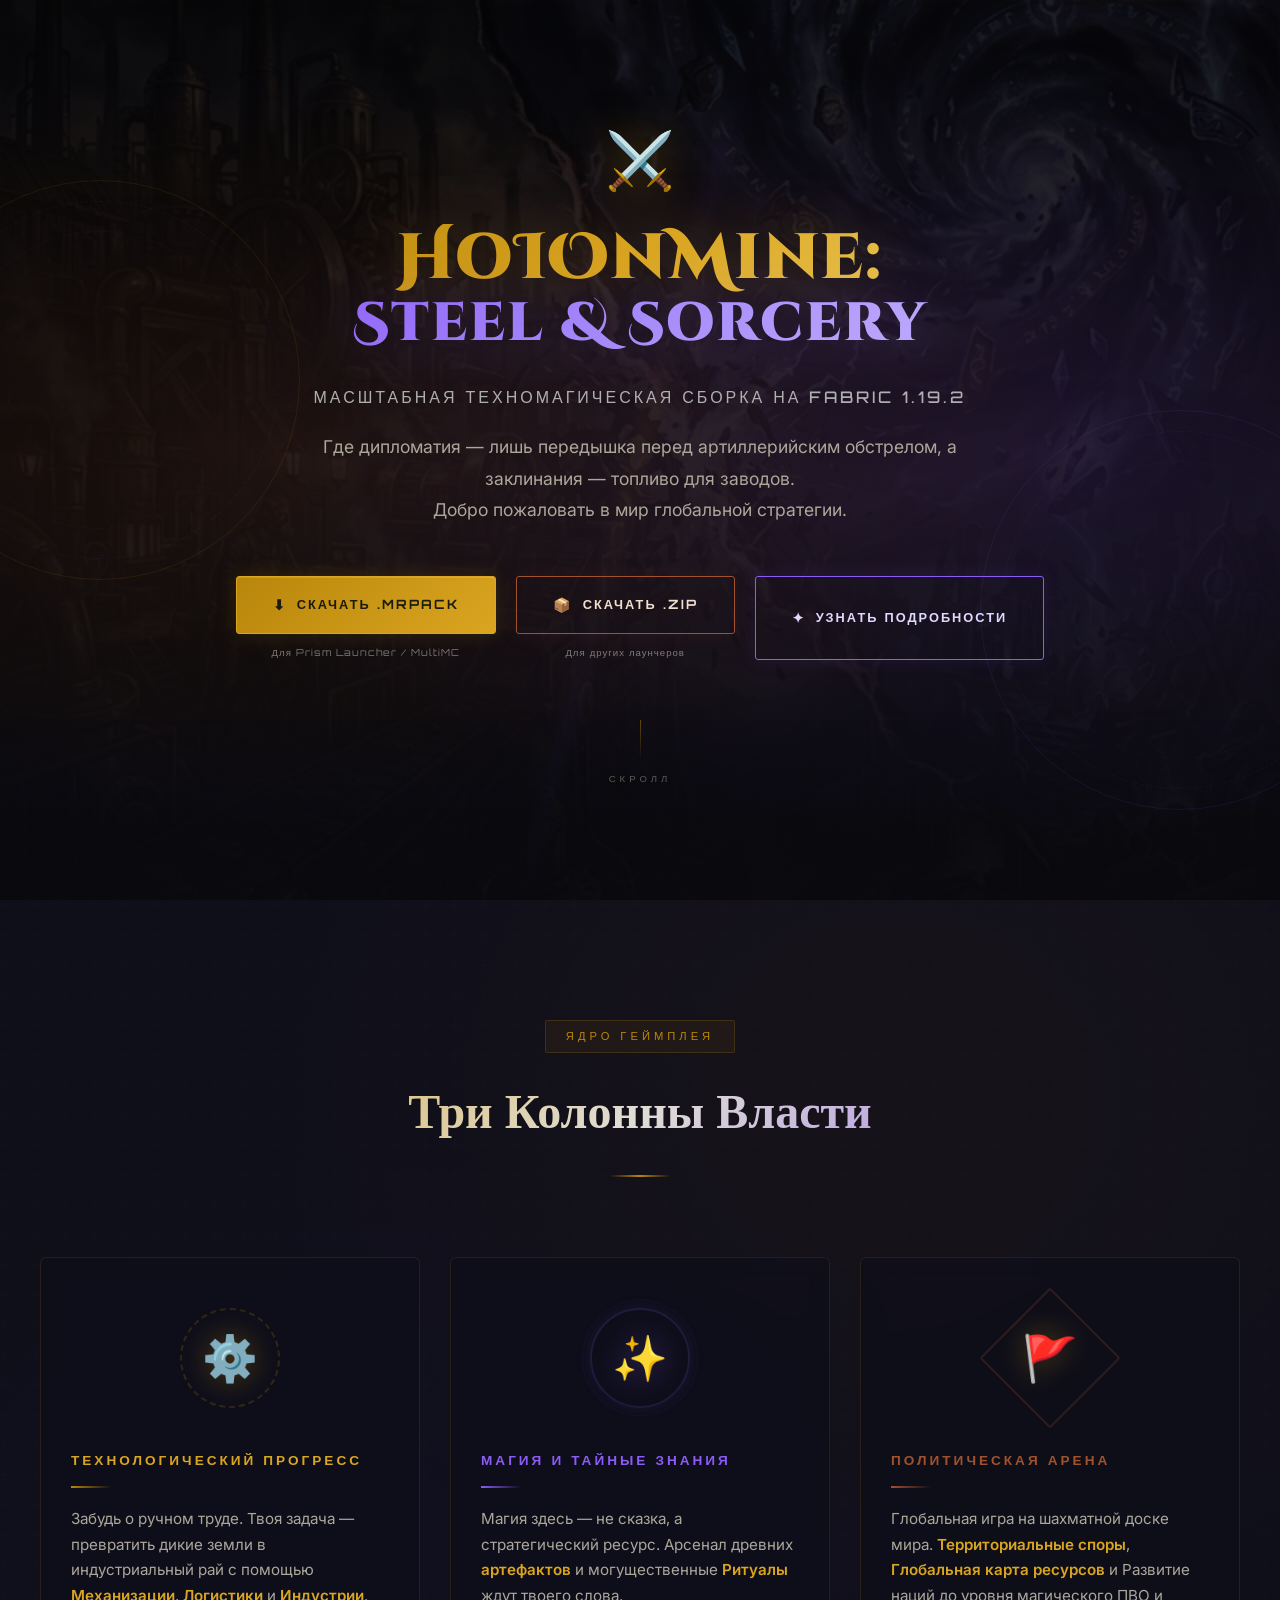
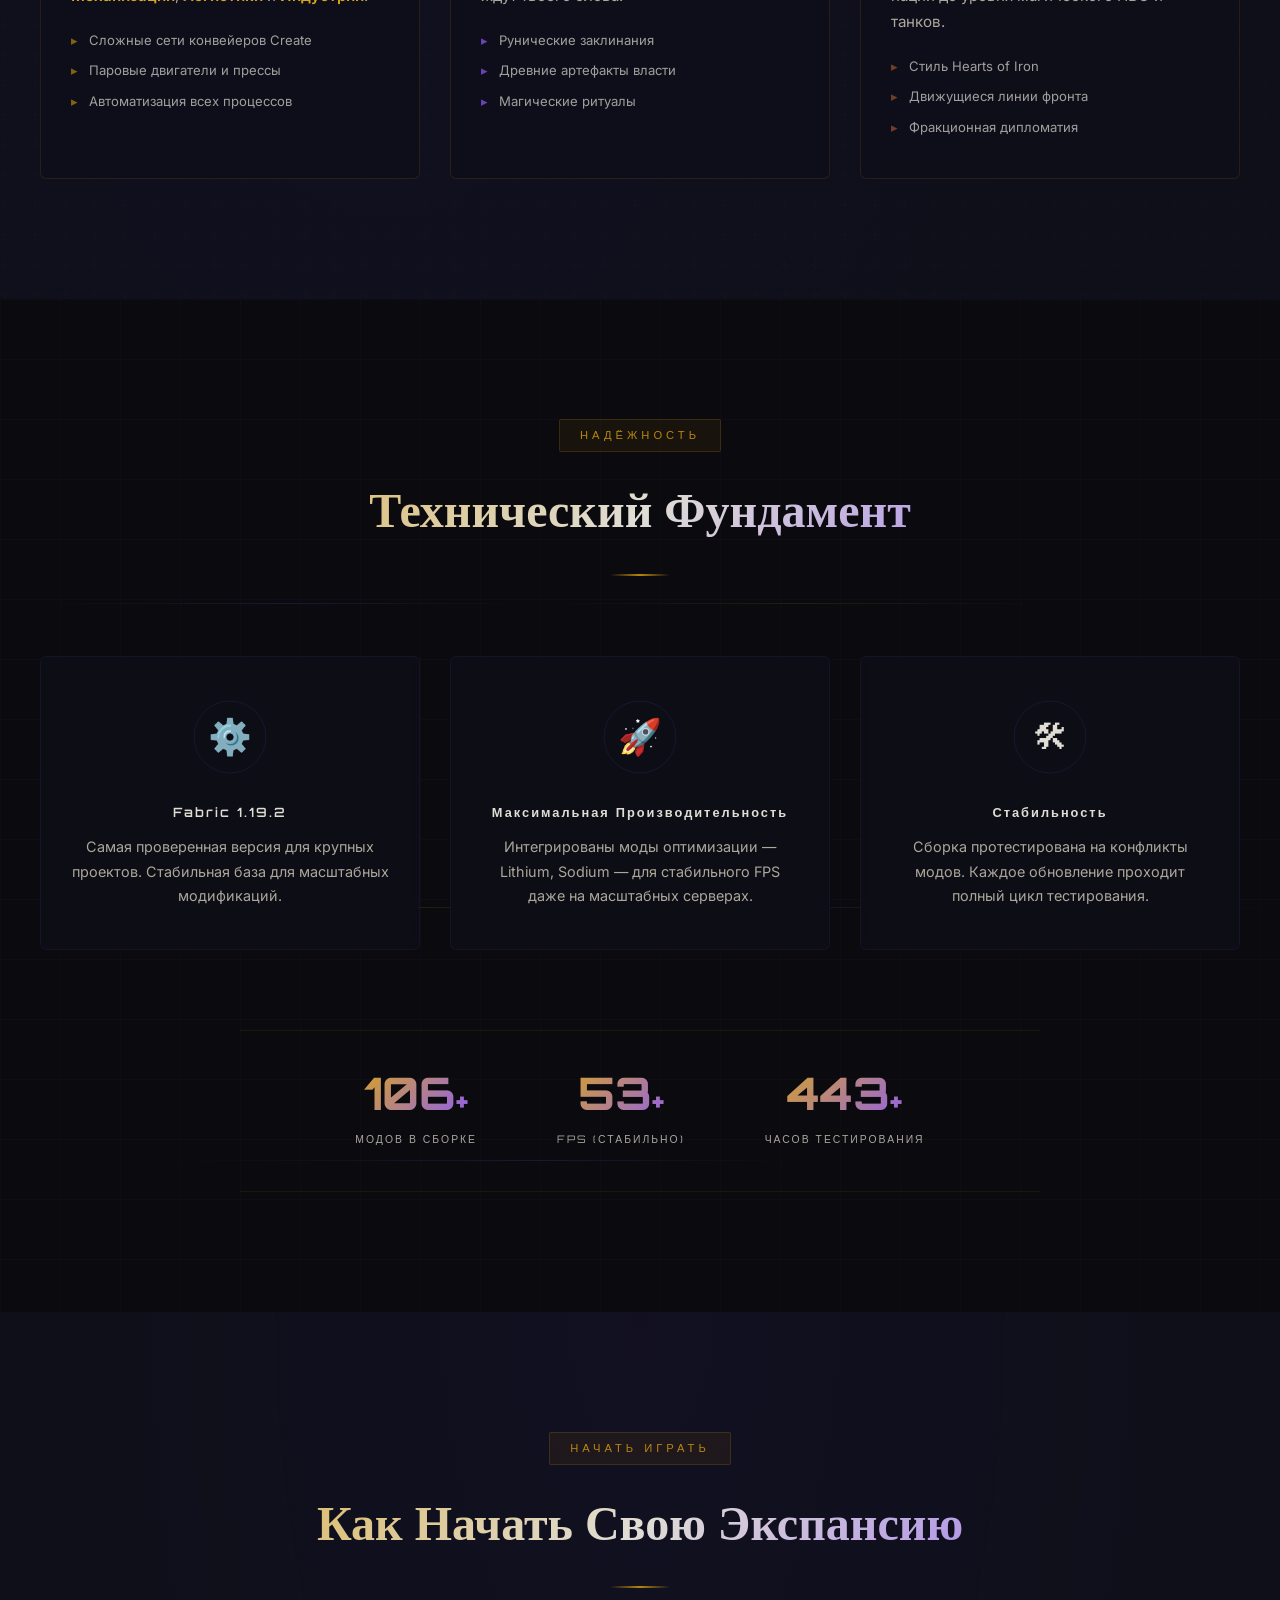
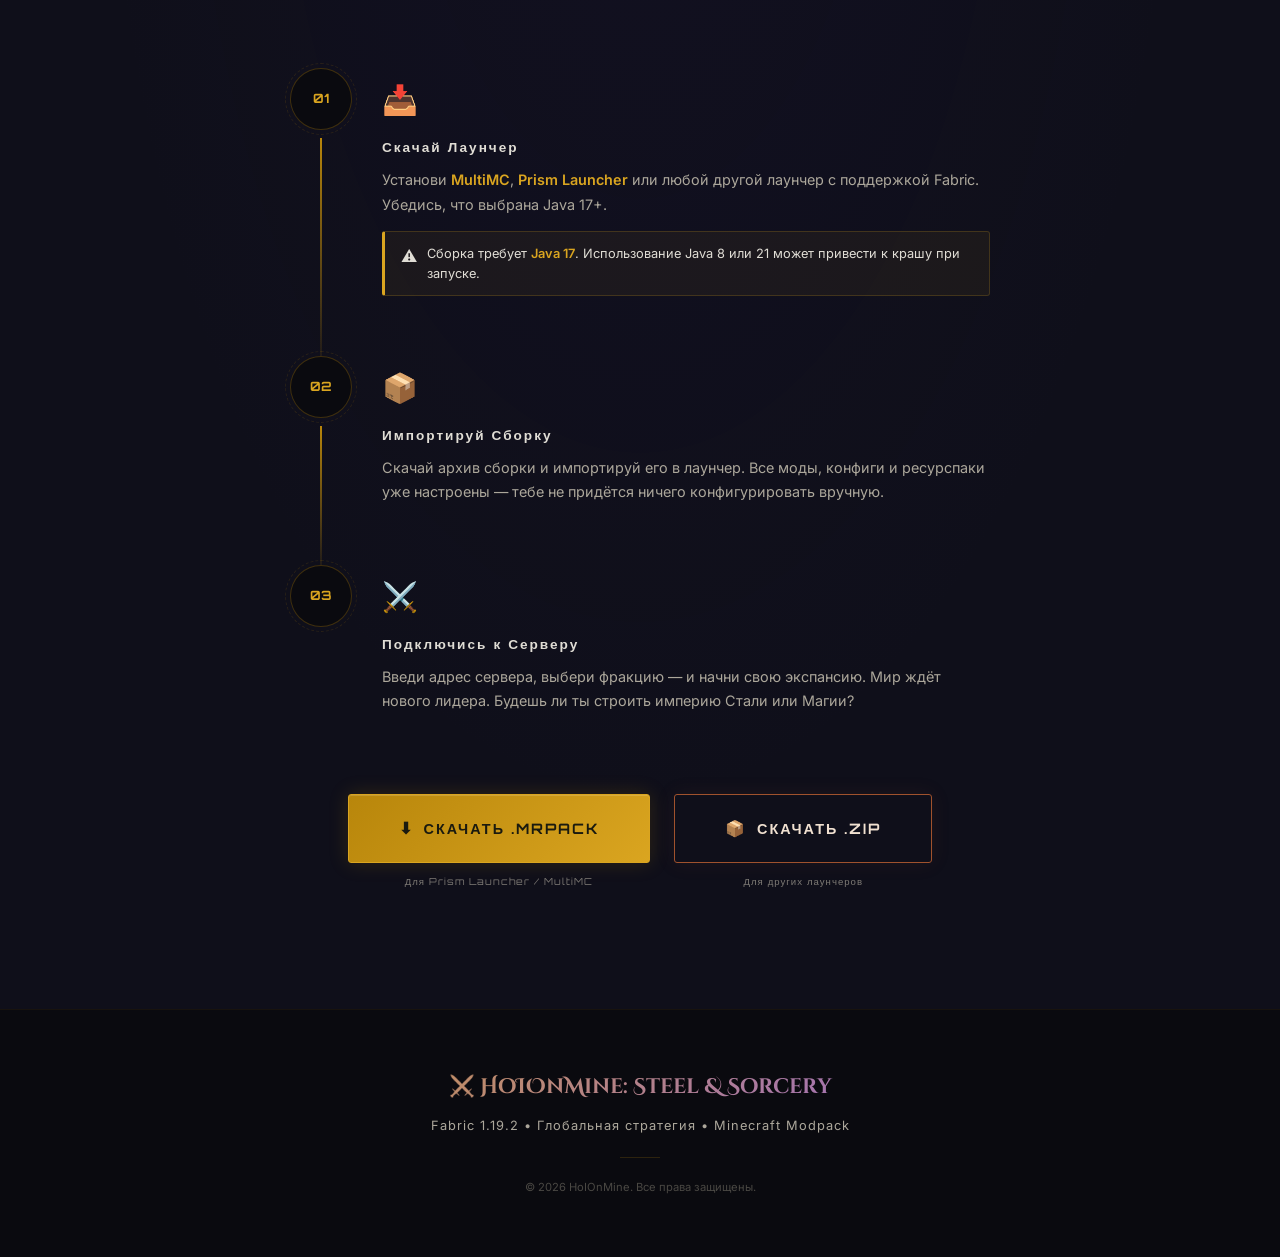
==== commit 2f53e64d: "Link download buttons to GitHub Releases (mrpack + zip)" ====
--- a/index.html
+++ b/index.html
@@ -24,7 +24,8 @@
                 <button id="toggle-effects" class="sticky-nav__toggle" title="Вкл/Выкл эффекты">
                     <span class="sticky-nav__toggle-icon">✦</span>
                 </button>
-                <a href="#" class="btn btn--steel btn--nav">
+                <a href="https://github.com/Franixx88/HoiOnMine-Site/releases/download/mine/hoionmine.mrpack"
+                    class="btn btn--steel btn--nav">
                     <span class="btn__icon">⬇</span>
                     <span class="btn__text">СКАЧАТЬ</span>
                 </a>
@@ -69,7 +70,8 @@
 
             <div class="hero__cta">
                 <div class="hero__cta-btn-wrap">
-                    <a href="#" class="btn btn--steel">
+                    <a href="https://github.com/Franixx88/HoiOnMine-Site/releases/download/mine/hoionmine.mrpack"
+                        class="btn btn--steel">
                         <span class="btn__icon">⬇</span>
                         <span class="btn__text">СКАЧАТЬ .MRPACK</span>
                         <span class="btn__shine"></span>
@@ -77,7 +79,8 @@
                     <span class="btn-format-label">Для Prism Launcher / MultiMC</span>
                 </div>
                 <div class="hero__cta-btn-wrap">
-                    <a href="#" class="btn btn--rust">
+                    <a href="https://github.com/Franixx88/HoiOnMine-Site/releases/download/mine/HoiOnMine.zip"
+                        class="btn btn--rust">
                         <span class="btn__icon">📦</span>
                         <span class="btn__text">СКАЧАТЬ .ZIP</span>
                         <span class="btn__shine"></span>
@@ -324,7 +327,8 @@
         <div class="install-section__cta">
             <div class="install-section__cta-buttons">
                 <div class="hero__cta-btn-wrap">
-                    <a href="#" class="btn btn--steel btn--large">
+                    <a href="https://github.com/Franixx88/HoiOnMine-Site/releases/download/mine/hoionmine.mrpack"
+                        class="btn btn--steel btn--large">
                         <span class="btn__icon">⬇</span>
                         <span class="btn__text">СКАЧАТЬ .MRPACK</span>
                         <span class="btn__shine"></span>
@@ -332,7 +336,8 @@
                     <span class="btn-format-label">Для Prism Launcher / MultiMC</span>
                 </div>
                 <div class="hero__cta-btn-wrap">
-                    <a href="#" class="btn btn--rust btn--large">
+                    <a href="https://github.com/Franixx88/HoiOnMine-Site/releases/download/mine/HoiOnMine.zip"
+                        class="btn btn--rust btn--large">
                         <span class="btn__icon">📦</span>
                         <span class="btn__text">СКАЧАТЬ .ZIP</span>
                         <span class="btn__shine"></span>
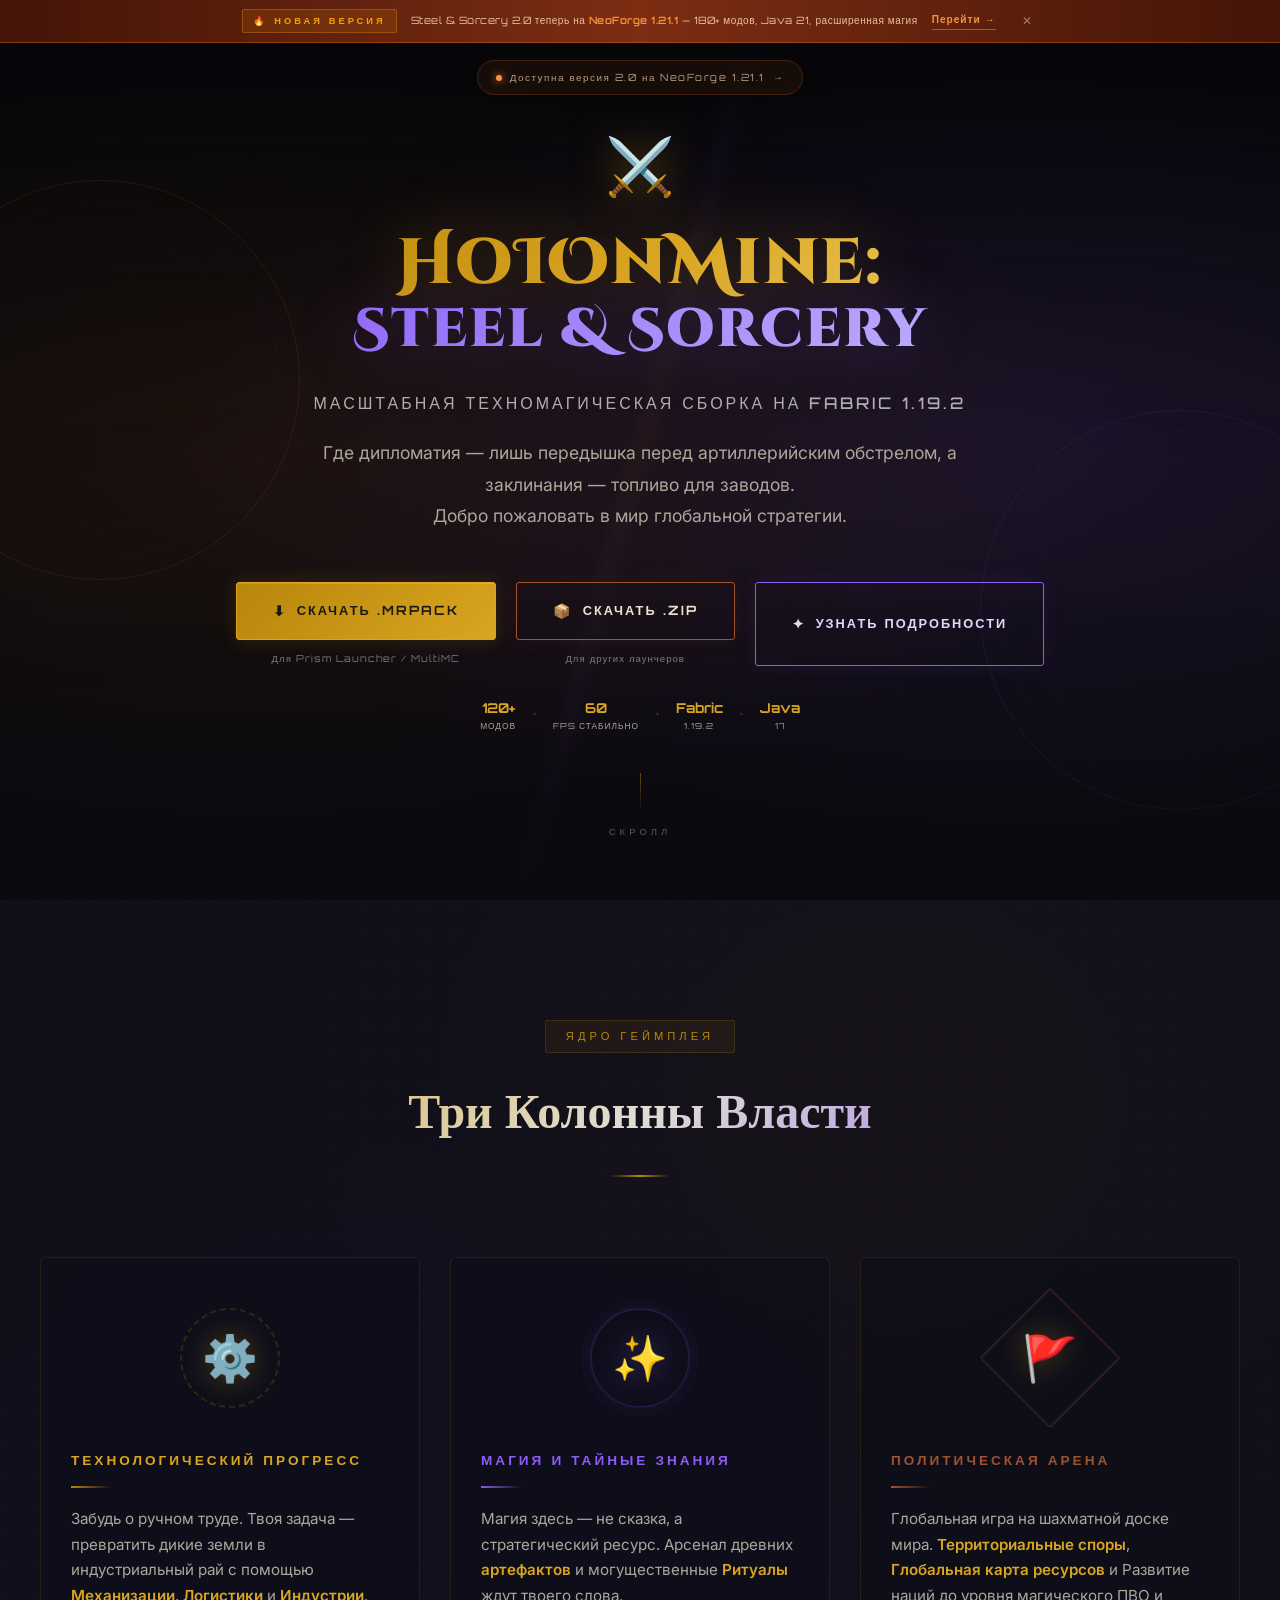
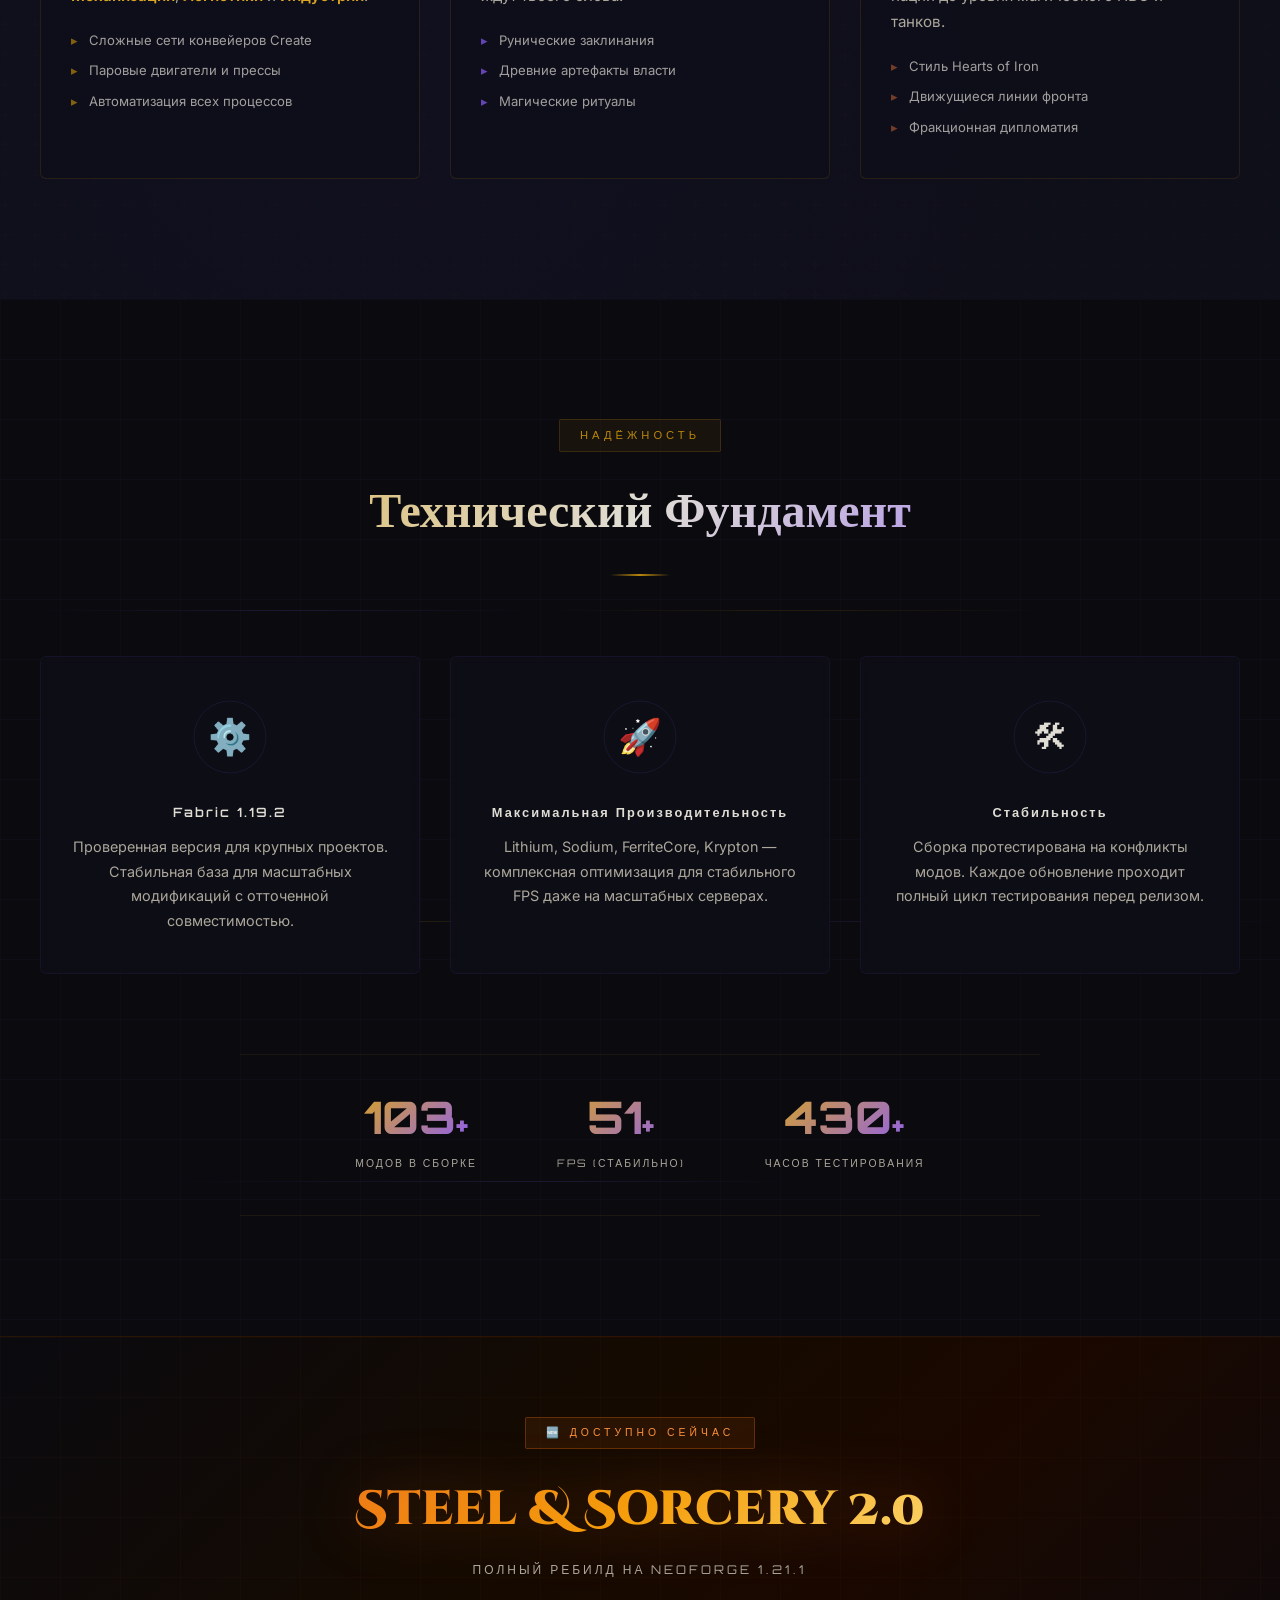
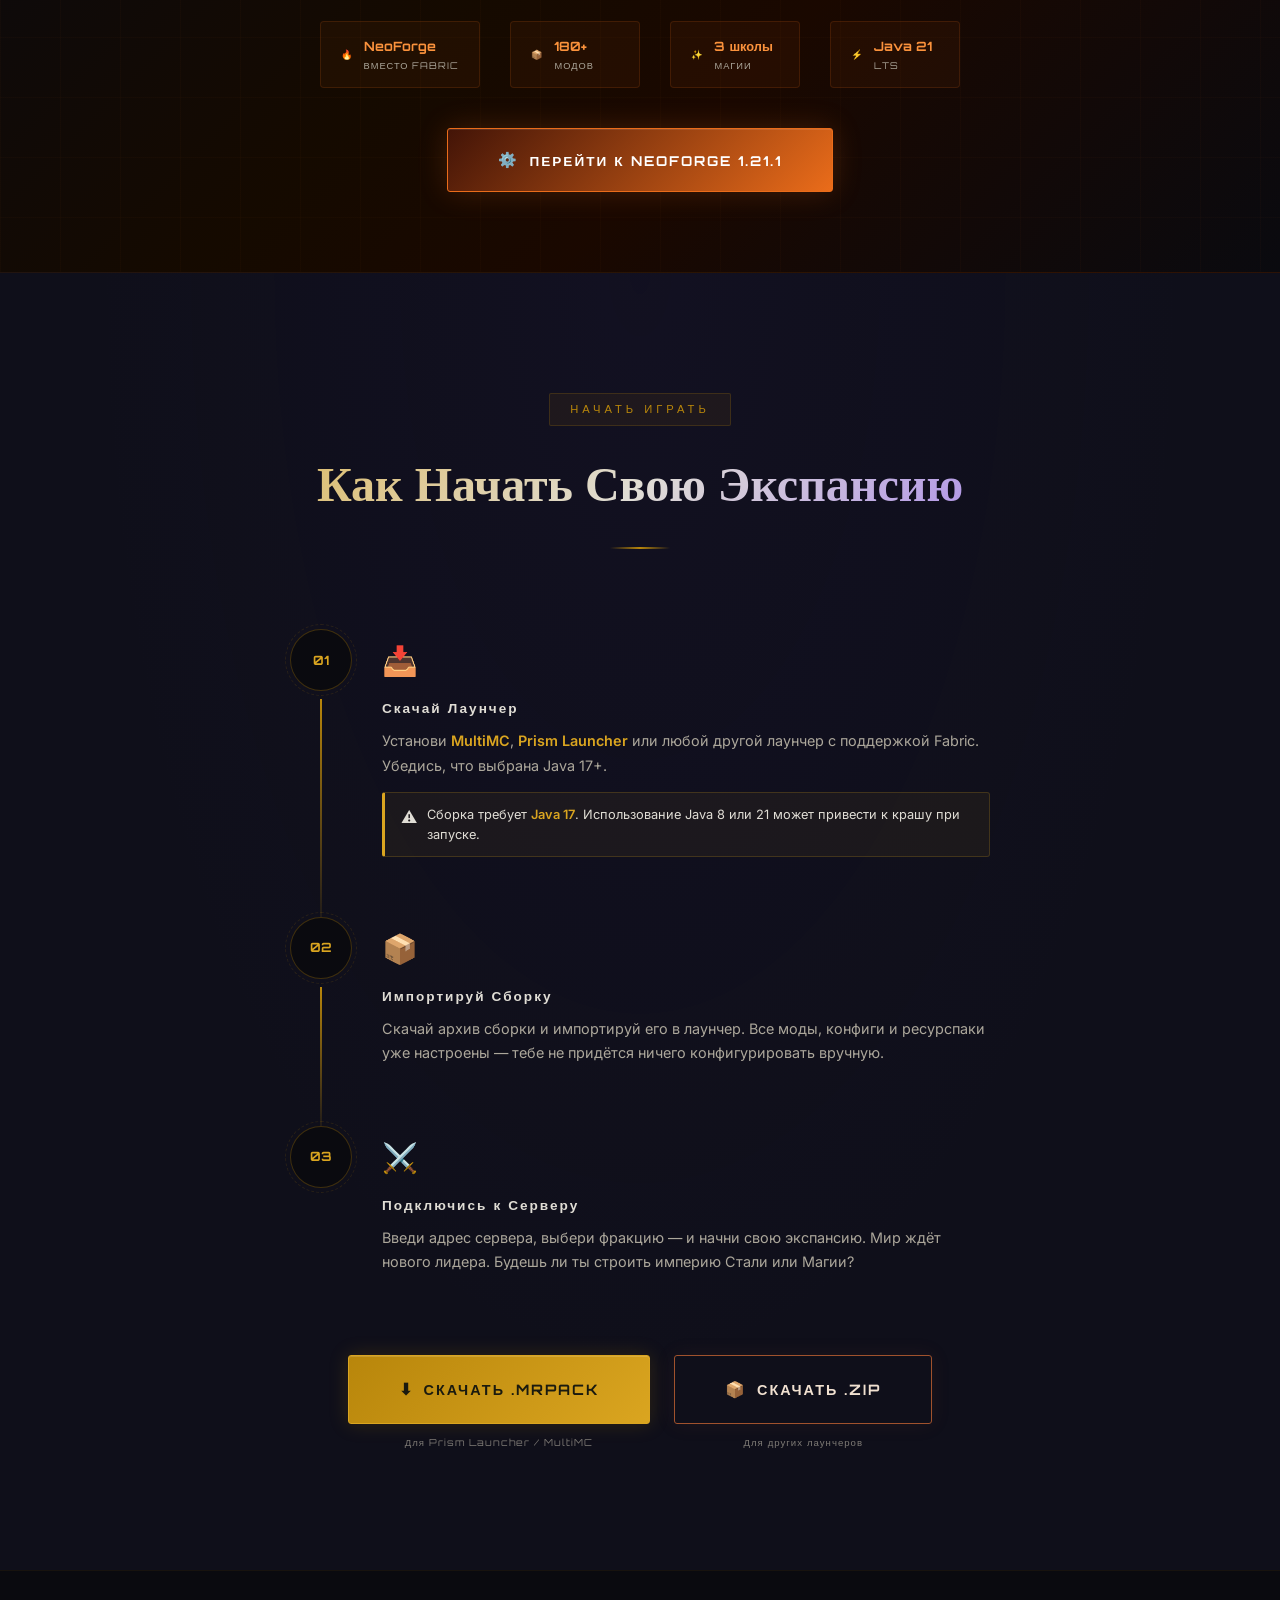
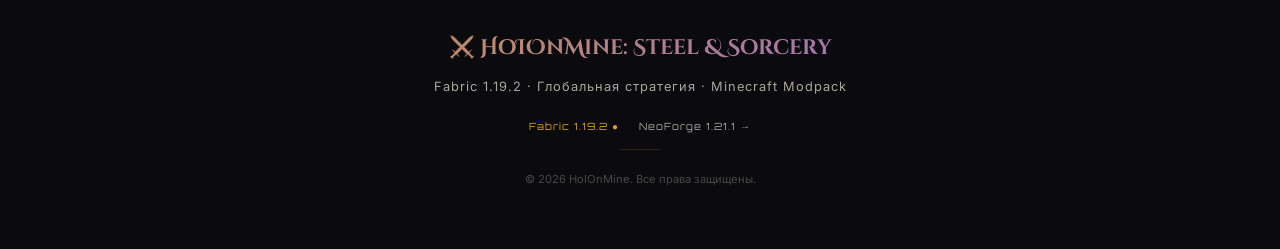
==== commit 5018891b: "Add NeoForge 1.21.1 styles and HTML structure for Steel & Sorcery 2.0 release" ====
--- a/index.html
+++ b/index.html
@@ -16,10 +16,32 @@
 </head>
 
 <body>
+    <!-- ====== NEW VERSION BANNER ====== -->
+    <div class="new-version-banner" id="new-version-banner">
+        <div class="new-version-banner__inner">
+            <span class="new-version-banner__tag">🔥 НОВАЯ ВЕРСИЯ</span>
+            <span class="new-version-banner__text">Steel & Sorcery 2.0 теперь на <strong>NeoForge 1.21.1</strong> — 180+ модов, Java 21, расширенная магия</span>
+            <a href="neoforge.html" class="new-version-banner__cta">Перейти →</a>
+            <button class="new-version-banner__close" id="banner-close" aria-label="Закрыть">✕</button>
+        </div>
+    </div>
+
     <!-- Sticky Navigation -->
     <nav id="sticky-nav" class="sticky-nav">
         <div class="sticky-nav__inner">
             <div class="sticky-nav__logo">⚔️ HoIOnMine</div>
+            <div class="sticky-nav__center">
+                <div class="version-switcher">
+                    <a href="index.html" class="version-switcher__btn version-switcher__btn--active">
+                        <span class="version-switcher__label">Fabric 1.19.2</span>
+                    </a>
+                    <span class="version-switcher__divider">|</span>
+                    <a href="neoforge.html" class="version-switcher__btn version-switcher__btn--new">
+                        <span class="version-switcher__badge">NEW</span>
+                        <span class="version-switcher__label">NeoForge 1.21.1</span>
+                    </a>
+                </div>
+            </div>
             <div class="sticky-nav__actions">
                 <button id="toggle-effects" class="sticky-nav__toggle" title="Вкл/Выкл эффекты">
                     <span class="sticky-nav__toggle-icon">✦</span>
@@ -54,6 +76,15 @@
         </div>
 
         <div class="hero__content">
+            <!-- Version Pill -->
+            <div class="hero__version-hint">
+                <a href="neoforge.html" class="hero__version-hint-link">
+                    <span class="hero__version-hint-dot"></span>
+                    Доступна версия 2.0 на NeoForge 1.21.1
+                    <span class="hero__version-hint-arrow">→</span>
+                </a>
+            </div>
+
             <div class="hero__logo">
                 <span class="hero__logo-icon">⚔️</span>
                 <h1 class="hero__title">
@@ -92,6 +123,29 @@
                     <span class="btn__text">УЗНАТЬ ПОДРОБНОСТИ</span>
                     <span class="btn__shine"></span>
                 </a>
+            </div>
+
+            <!-- Quick Stats Row -->
+            <div class="hero__quick-stats">
+                <div class="hero__quick-stat">
+                    <span class="hero__quick-stat-value">120+</span>
+                    <span class="hero__quick-stat-label">Модов</span>
+                </div>
+                <div class="hero__quick-stat-sep">·</div>
+                <div class="hero__quick-stat">
+                    <span class="hero__quick-stat-value">60</span>
+                    <span class="hero__quick-stat-label">FPS стабильно</span>
+                </div>
+                <div class="hero__quick-stat-sep">·</div>
+                <div class="hero__quick-stat">
+                    <span class="hero__quick-stat-value">Fabric</span>
+                    <span class="hero__quick-stat-label">1.19.2</span>
+                </div>
+                <div class="hero__quick-stat-sep">·</div>
+                <div class="hero__quick-stat">
+                    <span class="hero__quick-stat-value">Java</span>
+                    <span class="hero__quick-stat-label">17</span>
+                </div>
             </div>
 
             <div class="hero__scroll-indicator">
@@ -214,8 +268,8 @@
                     </svg>
                 </div>
                 <h3 class="tech-card__title">Fabric 1.19.2</h3>
-                <p class="tech-card__text">Самая проверенная версия для крупных проектов. Стабильная база для масштабных
-                    модификаций.</p>
+                <p class="tech-card__text">Проверенная версия для крупных проектов. Стабильная база для масштабных
+                    модификаций с отточенной совместимостью.</p>
             </div>
 
             <div class="tech-card" data-tech="performance">
@@ -226,8 +280,8 @@
                     </svg>
                 </div>
                 <h3 class="tech-card__title">Максимальная Производительность</h3>
-                <p class="tech-card__text">Интегрированы моды оптимизации — Lithium, Sodium — для стабильного FPS даже
-                    на масштабных серверах.</p>
+                <p class="tech-card__text">Lithium, Sodium, FerriteCore, Krypton — комплексная оптимизация для
+                    стабильного FPS даже на масштабных серверах.</p>
             </div>
 
             <div class="tech-card" data-tech="stability">
@@ -239,7 +293,7 @@
                 </div>
                 <h3 class="tech-card__title">Стабильность</h3>
                 <p class="tech-card__text">Сборка протестирована на конфликты модов. Каждое обновление проходит полный
-                    цикл тестирования.</p>
+                    цикл тестирования перед релизом.</p>
             </div>
         </div>
 
@@ -257,6 +311,53 @@
                 <span class="stat-item__number" data-target="500">0</span>
                 <span class="stat-item__label">Часов тестирования</span>
             </div>
+        </div>
+    </section>
+
+    <!-- ====== NEW VERSION PROMO SECTION ====== -->
+    <section class="version-promo">
+        <div class="version-promo__bg-grid"></div>
+        <div class="version-promo__inner">
+            <div class="version-promo__label">
+                <span class="version-promo__label-tag">🆕 ДОСТУПНО СЕЙЧАС</span>
+            </div>
+            <h2 class="version-promo__title">Steel & Sorcery 2.0</h2>
+            <p class="version-promo__subtitle">Полный ребилд на NeoForge 1.21.1</p>
+            <div class="version-promo__features">
+                <div class="version-promo__feature">
+                    <span class="version-promo__feature-icon">🔥</span>
+                    <div>
+                        <strong>NeoForge</strong>
+                        <span>вместо Fabric</span>
+                    </div>
+                </div>
+                <div class="version-promo__feature">
+                    <span class="version-promo__feature-icon">📦</span>
+                    <div>
+                        <strong>180+</strong>
+                        <span>модов</span>
+                    </div>
+                </div>
+                <div class="version-promo__feature">
+                    <span class="version-promo__feature-icon">✨</span>
+                    <div>
+                        <strong>3 школы</strong>
+                        <span>магии</span>
+                    </div>
+                </div>
+                <div class="version-promo__feature">
+                    <span class="version-promo__feature-icon">⚡</span>
+                    <div>
+                        <strong>Java 21</strong>
+                        <span>LTS</span>
+                    </div>
+                </div>
+            </div>
+            <a href="neoforge.html" class="btn btn--forge-promo">
+                <span class="btn__icon">⚙️</span>
+                <span class="btn__text">ПЕРЕЙТИ К NEOFORGE 1.21.1</span>
+                <span class="btn__shine"></span>
+            </a>
         </div>
     </section>
 
@@ -352,13 +453,31 @@
     <footer class="footer">
         <div class="footer__content">
             <div class="footer__logo">⚔️ HoIOnMine: Steel & Sorcery</div>
-            <p class="footer__text">Fabric 1.19.2 • Глобальная стратегия • Minecraft Modpack</p>
+            <p class="footer__text">Fabric 1.19.2 · Глобальная стратегия · Minecraft Modpack</p>
+            <div class="footer__nav">
+                <span class="footer__nav-active">Fabric 1.19.2 ●</span>
+                <a href="neoforge.html" class="footer__nav-link">NeoForge 1.21.1 →</a>
+            </div>
             <div class="footer__divider"></div>
             <p class="footer__copy">© 2026 HoIOnMine. Все права защищены.</p>
         </div>
     </footer>
 
     <script src="script.js"></script>
+    <script>
+        // Banner close
+        const bannerClose = document.getElementById('banner-close');
+        const banner = document.getElementById('new-version-banner');
+        if (bannerClose && banner) {
+            if (sessionStorage.getItem('banner-closed')) {
+                banner.style.display = 'none';
+            }
+            bannerClose.addEventListener('click', () => {
+                banner.style.display = 'none';
+                sessionStorage.setItem('banner-closed', '1');
+            });
+        }
+    </script>
 </body>
 
-</html>+</html>
--- a/styles.css
+++ b/styles.css
@@ -1237,6 +1237,403 @@
 }
 
 /* ============================================
+   NEW VERSION BANNER
+   ============================================ */
+.new-version-banner {
+    position: fixed;
+    top: 0;
+    left: 0;
+    right: 0;
+    z-index: 102;
+    background: linear-gradient(90deg, #431407, #7c2d12, #431407);
+    border-bottom: 1px solid rgba(234, 108, 26, 0.4);
+    padding: 9px 0;
+}
+
+.new-version-banner__inner {
+    display: flex;
+    align-items: center;
+    justify-content: center;
+    gap: 14px;
+    max-width: 1200px;
+    margin: 0 auto;
+    padding: 0 20px;
+    flex-wrap: wrap;
+}
+
+.new-version-banner__tag {
+    font-family: var(--font-industrial);
+    font-size: 0.58rem;
+    font-weight: 700;
+    letter-spacing: 3px;
+    color: #f59e0b;
+    background: rgba(245, 158, 11, 0.12);
+    border: 1px solid rgba(245, 158, 11, 0.3);
+    padding: 3px 10px;
+    border-radius: 2px;
+    flex-shrink: 0;
+}
+
+.new-version-banner__text {
+    font-family: var(--font-industrial);
+    font-size: 0.63rem;
+    letter-spacing: 0.5px;
+    color: rgba(255, 220, 180, 0.85);
+}
+
+.new-version-banner__text strong {
+    color: #fb923c;
+}
+
+.new-version-banner__cta {
+    font-family: var(--font-industrial);
+    font-size: 0.63rem;
+    letter-spacing: 1px;
+    font-weight: 700;
+    color: #fb923c;
+    text-decoration: none;
+    border-bottom: 1px solid rgba(251, 146, 60, 0.5);
+    padding-bottom: 1px;
+    flex-shrink: 0;
+    transition: color 0.2s, border-color 0.2s;
+}
+
+.new-version-banner__cta:hover {
+    color: #fff;
+    border-color: #fff;
+}
+
+.new-version-banner__close {
+    background: none;
+    border: none;
+    color: rgba(255, 220, 180, 0.5);
+    cursor: pointer;
+    font-size: 0.75rem;
+    padding: 2px 6px;
+    line-height: 1;
+    margin-left: 6px;
+    transition: color 0.2s;
+    flex-shrink: 0;
+}
+
+.new-version-banner__close:hover {
+    color: rgba(255, 220, 180, 0.9);
+}
+
+/* Offset for banner */
+body:not(.banner-hidden) .sticky-nav {
+    top: 33px;
+}
+
+/* ---------- Version Switcher in Nav ---------- */
+.sticky-nav__center {
+    flex: 1;
+    display: flex;
+    justify-content: center;
+}
+
+.version-switcher {
+    display: flex;
+    align-items: center;
+    gap: 10px;
+    background: rgba(255, 255, 255, 0.03);
+    border: 1px solid rgba(255, 255, 255, 0.06);
+    border-radius: 4px;
+    padding: 4px 8px;
+}
+
+.version-switcher__btn {
+    font-family: var(--font-industrial);
+    font-size: 0.58rem;
+    letter-spacing: 1.5px;
+    text-decoration: none;
+    padding: 4px 10px;
+    border-radius: 3px;
+    transition: all 0.25s;
+    display: flex;
+    align-items: center;
+    gap: 6px;
+    color: var(--muted-text);
+}
+
+.version-switcher__btn--active {
+    background: rgba(184, 134, 11, 0.1);
+    color: var(--bright-gold);
+    border: 1px solid rgba(184, 134, 11, 0.2);
+}
+
+.version-switcher__btn--new {
+    color: #fb923c;
+}
+
+.version-switcher__btn--new:hover {
+    background: rgba(234, 108, 26, 0.1);
+    color: #fde68a;
+}
+
+.version-switcher__badge {
+    font-size: 0.45rem;
+    letter-spacing: 2px;
+    background: rgba(234, 108, 26, 0.2);
+    border: 1px solid rgba(234, 108, 26, 0.4);
+    color: #fb923c;
+    padding: 1px 5px;
+    border-radius: 2px;
+}
+
+.version-switcher__divider {
+    color: rgba(255, 255, 255, 0.1);
+    font-size: 0.8rem;
+}
+
+/* ---------- Hero Version Hint ---------- */
+.hero__version-hint {
+    margin-bottom: 24px;
+}
+
+.hero__version-hint-link {
+    display: inline-flex;
+    align-items: center;
+    gap: 8px;
+    font-family: var(--font-industrial);
+    font-size: 0.62rem;
+    letter-spacing: 1.5px;
+    color: rgba(255, 220, 180, 0.7);
+    text-decoration: none;
+    background: rgba(234, 108, 26, 0.07);
+    border: 1px solid rgba(234, 108, 26, 0.2);
+    padding: 8px 18px;
+    border-radius: 20px;
+    transition: all 0.3s;
+}
+
+.hero__version-hint-link:hover {
+    background: rgba(234, 108, 26, 0.13);
+    border-color: rgba(234, 108, 26, 0.4);
+    color: rgba(255, 220, 180, 0.95);
+}
+
+.hero__version-hint-dot {
+    display: inline-block;
+    width: 6px;
+    height: 6px;
+    background: #fb923c;
+    border-radius: 50%;
+    box-shadow: 0 0 8px #fb923c;
+    animation: dotPulse 1.5s ease-in-out infinite;
+}
+
+@keyframes dotPulse {
+    0%, 100% { box-shadow: 0 0 6px #fb923c; }
+    50% { box-shadow: 0 0 14px #fb923c, 0 0 24px rgba(251, 146, 60, 0.4); }
+}
+
+.hero__version-hint-arrow {
+    transition: transform 0.2s;
+}
+
+.hero__version-hint-link:hover .hero__version-hint-arrow {
+    transform: translateX(3px);
+}
+
+/* ---------- Hero Quick Stats ---------- */
+.hero__quick-stats {
+    display: flex;
+    align-items: center;
+    justify-content: center;
+    gap: 16px;
+    margin-top: -30px;
+    margin-bottom: 40px;
+    flex-wrap: wrap;
+}
+
+.hero__quick-stat {
+    display: flex;
+    flex-direction: column;
+    align-items: center;
+}
+
+.hero__quick-stat-value {
+    font-family: var(--font-industrial);
+    font-size: 0.85rem;
+    font-weight: 700;
+    color: var(--bright-gold);
+}
+
+.hero__quick-stat-label {
+    font-family: var(--font-industrial);
+    font-size: 0.52rem;
+    letter-spacing: 1px;
+    color: var(--muted-text);
+    text-transform: uppercase;
+}
+
+.hero__quick-stat-sep {
+    color: rgba(184, 134, 11, 0.3);
+    font-size: 1.2rem;
+    line-height: 1;
+}
+
+/* ============================================
+   VERSION PROMO SECTION
+   ============================================ */
+.version-promo {
+    position: relative;
+    padding: 80px 30px;
+    background: linear-gradient(135deg, #0a0a0f 0%, #150a00 40%, #1a0800 60%, #0a0a0f 100%);
+    overflow: hidden;
+    z-index: 2;
+    border-top: 1px solid rgba(234, 108, 26, 0.1);
+    border-bottom: 1px solid rgba(234, 108, 26, 0.1);
+}
+
+.version-promo__bg-grid {
+    position: absolute;
+    inset: 0;
+    background-image:
+        linear-gradient(rgba(234, 108, 26, 0.025) 1px, transparent 1px),
+        linear-gradient(90deg, rgba(234, 108, 26, 0.025) 1px, transparent 1px);
+    background-size: 60px 60px;
+}
+
+.version-promo__inner {
+    max-width: 800px;
+    margin: 0 auto;
+    text-align: center;
+    position: relative;
+    z-index: 2;
+}
+
+.version-promo__label {
+    margin-bottom: 20px;
+}
+
+.version-promo__label-tag {
+    display: inline-block;
+    font-family: var(--font-industrial);
+    font-size: 0.65rem;
+    letter-spacing: 4px;
+    color: #fb923c;
+    background: rgba(234, 108, 26, 0.1);
+    border: 1px solid rgba(234, 108, 26, 0.3);
+    padding: 6px 20px;
+    border-radius: 2px;
+}
+
+.version-promo__title {
+    font-family: var(--font-display);
+    font-size: clamp(2rem, 4vw, 3rem);
+    font-weight: 900;
+    background: linear-gradient(135deg, #ea6c1a, #f59e0b, #fde68a);
+    -webkit-background-clip: text;
+    -webkit-text-fill-color: transparent;
+    background-clip: text;
+    margin-bottom: 10px;
+    filter: drop-shadow(0 0 30px rgba(234, 108, 26, 0.3));
+}
+
+.version-promo__subtitle {
+    font-family: var(--font-industrial);
+    font-size: 0.75rem;
+    letter-spacing: 3px;
+    color: var(--muted-text);
+    margin-bottom: 40px;
+    text-transform: uppercase;
+}
+
+.version-promo__features {
+    display: flex;
+    justify-content: center;
+    gap: 30px;
+    flex-wrap: wrap;
+    margin-bottom: 40px;
+}
+
+.version-promo__feature {
+    display: flex;
+    align-items: center;
+    gap: 10px;
+    background: rgba(234, 108, 26, 0.06);
+    border: 1px solid rgba(234, 108, 26, 0.15);
+    border-radius: 4px;
+    padding: 14px 20px;
+    min-width: 130px;
+}
+
+.version-promo__feature-icon {
+    font-size: 1.4rem;
+}
+
+.version-promo__feature div {
+    display: flex;
+    flex-direction: column;
+    text-align: left;
+}
+
+.version-promo__feature strong {
+    font-family: var(--font-industrial);
+    font-size: 0.8rem;
+    font-weight: 700;
+    color: #fb923c;
+    display: block;
+}
+
+.version-promo__feature span {
+    font-family: var(--font-industrial);
+    font-size: 0.58rem;
+    letter-spacing: 1px;
+    color: var(--muted-text);
+    text-transform: uppercase;
+}
+
+.btn--forge-promo {
+    color: #fff;
+    background: linear-gradient(135deg, #431407, #ea6c1a);
+    border: 1px solid #ea6c1a;
+    box-shadow:
+        0 0 30px rgba(234, 108, 26, 0.2),
+        inset 0 1px 0 rgba(255, 255, 255, 0.1);
+    padding: 18px 50px;
+    font-size: 0.85rem;
+}
+
+.btn--forge-promo:hover {
+    transform: translateY(-4px);
+    box-shadow:
+        0 12px 40px rgba(234, 108, 26, 0.5),
+        0 0 80px rgba(234, 108, 26, 0.2);
+}
+
+/* ---------- Footer Nav ---------- */
+.footer__nav {
+    display: flex;
+    align-items: center;
+    justify-content: center;
+    gap: 20px;
+    margin: 14px 0;
+}
+
+.footer__nav-active {
+    font-family: var(--font-industrial);
+    font-size: 0.62rem;
+    letter-spacing: 1px;
+    color: var(--bright-gold);
+}
+
+.footer__nav-link {
+    font-family: var(--font-industrial);
+    font-size: 0.62rem;
+    letter-spacing: 1px;
+    color: var(--muted-text);
+    text-decoration: none;
+    transition: color 0.2s;
+}
+
+.footer__nav-link:hover {
+    color: #fb923c;
+}
+
+/* ============================================
    RESPONSIVE
    ============================================ */
 @media (max-width: 768px) {
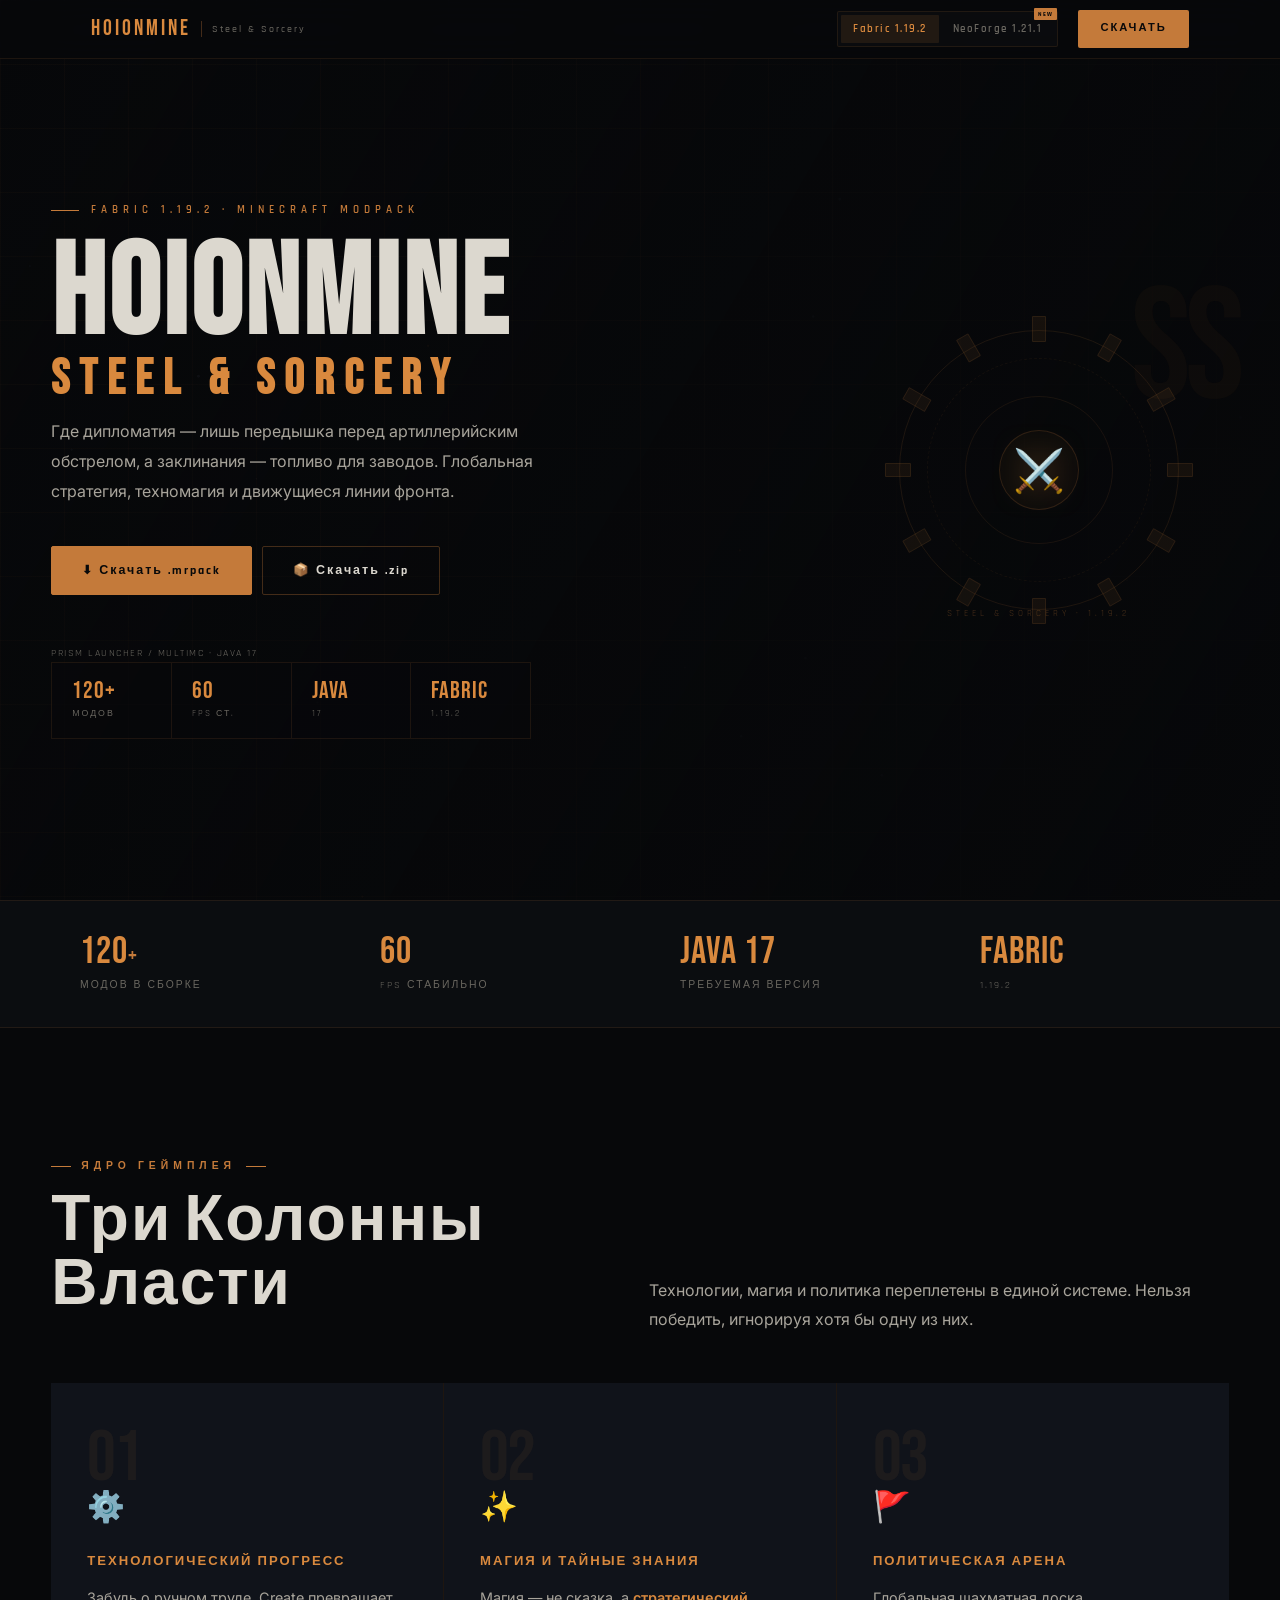
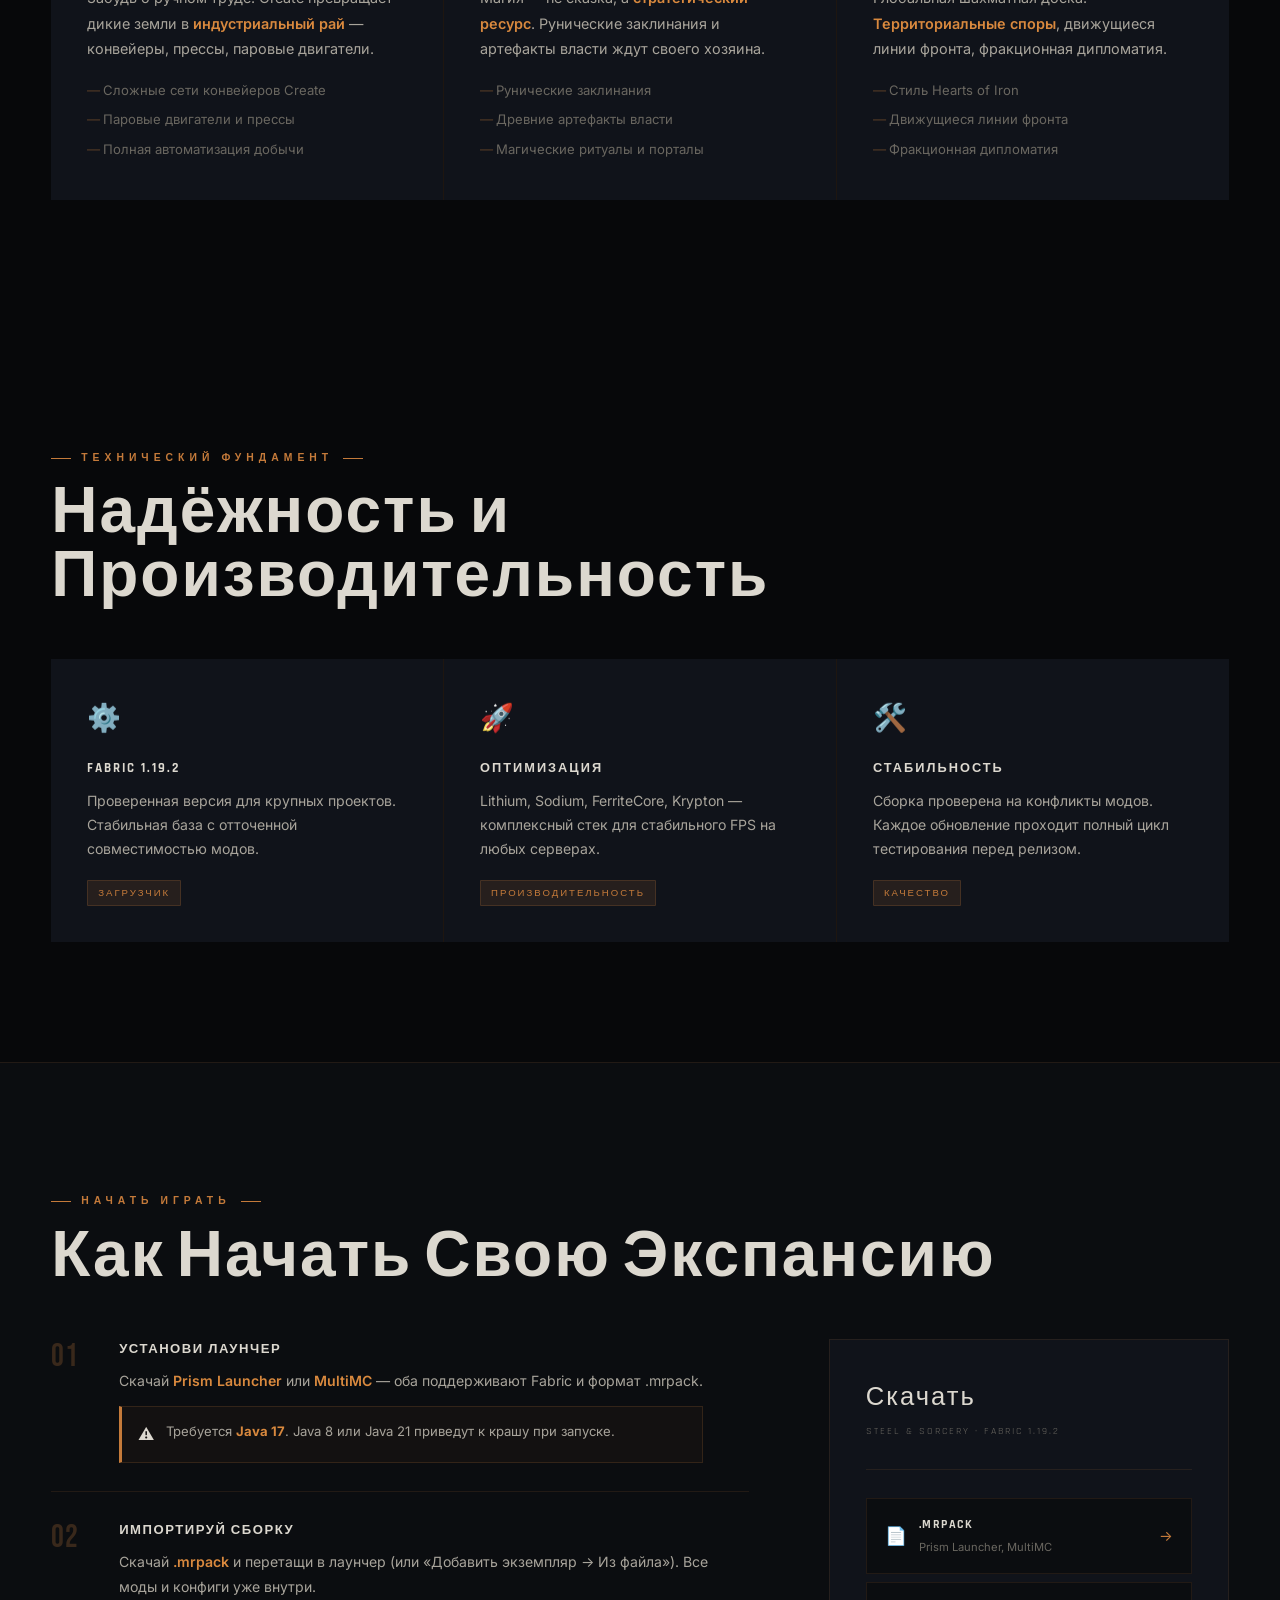
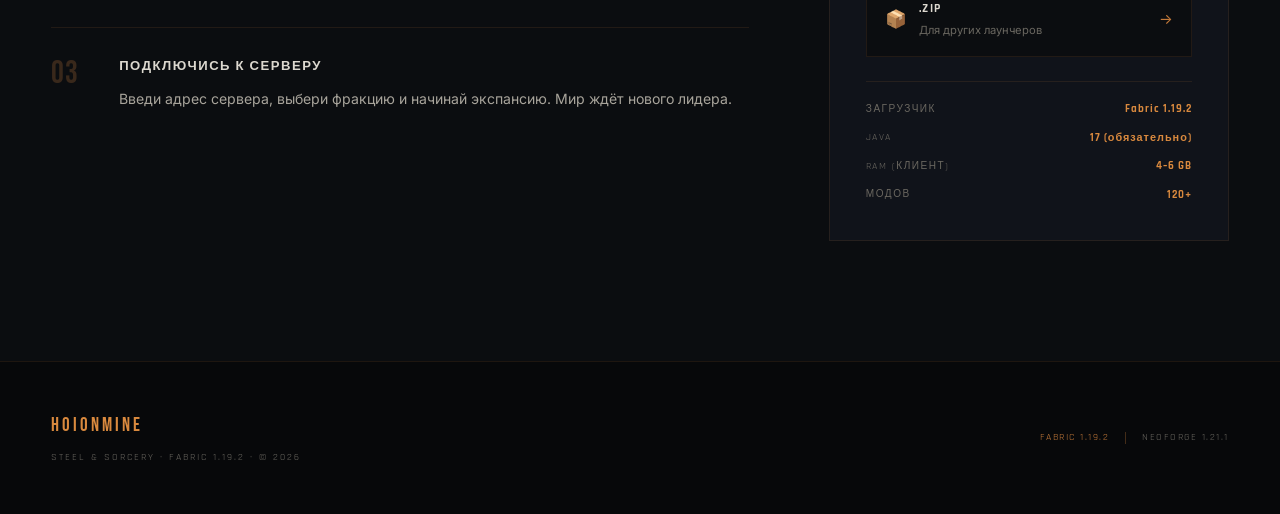
==== commit f1dd18f7: "Refactor code structure for improved readability and maintainability" ====
--- a/index.html
+++ b/index.html
@@ -1,240 +1,189 @@
 <!DOCTYPE html>
 <html lang="ru">
-
 <head>
     <meta charset="UTF-8">
     <meta name="viewport" content="width=device-width, initial-scale=1.0">
-    <meta name="description"
-        content="HoIOnMine: Steel & Sorcery — масштабная техномагическая сборка на Fabric 1.19.2. Глобальная стратегия, магия и индустрия в Minecraft.">
-    <title>HoIOnMine: Steel & Sorcery — Техномагическая Сборка</title>
+    <meta name="description" content="HoIOnMine: Steel & Sorcery — техномагическая стратегия на Fabric 1.19.2. Глобальная стратегия, магия и индустрия в Minecraft.">
+    <title>HoIOnMine: Steel & Sorcery — Fabric 1.19.2</title>
     <link rel="preconnect" href="https://fonts.googleapis.com">
     <link rel="preconnect" href="https://fonts.gstatic.com" crossorigin>
-    <link
-        href="https://fonts.googleapis.com/css2?family=Cinzel+Decorative:wght@400;700;900&family=Inter:wght@300;400;500;600;700&family=Orbitron:wght@400;500;600;700;800;900&display=swap"
-        rel="stylesheet">
+    <link href="https://fonts.googleapis.com/css2?family=Bebas+Neue&family=Rajdhani:wght@400;500;600;700&family=Inter:wght@300;400;500;600&display=swap" rel="stylesheet">
     <link rel="stylesheet" href="styles.css">
 </head>
-
 <body>
-    <!-- ====== NEW VERSION BANNER ====== -->
-    <div class="new-version-banner" id="new-version-banner">
-        <div class="new-version-banner__inner">
-            <span class="new-version-banner__tag">🔥 НОВАЯ ВЕРСИЯ</span>
-            <span class="new-version-banner__text">Steel & Sorcery 2.0 теперь на <strong>NeoForge 1.21.1</strong> — 180+ модов, Java 21, расширенная магия</span>
-            <a href="neoforge.html" class="new-version-banner__cta">Перейти →</a>
-            <button class="new-version-banner__close" id="banner-close" aria-label="Закрыть">✕</button>
+
+    <canvas id="particles-canvas"></canvas>
+
+    <!-- NAV -->
+    <nav class="nav">
+        <div class="nav__inner">
+            <a href="index.html" class="nav__logo">
+                HoIOnMine
+                <span class="nav__logo-sub">Steel &amp; Sorcery</span>
+            </a>
+            <div class="nav__spacer"></div>
+            <div class="nav__versions">
+                <a href="index.html" class="nav__ver nav__ver--active">Fabric 1.19.2</a>
+                <a href="neoforge.html" class="nav__ver nav__ver--other nav__ver--new">
+                    NeoForge 1.21.1
+                    <span class="nav__ver-badge">NEW</span>
+                </a>
+            </div>
+            <a href="https://github.com/Franixx88/HoiOnMine-Site/releases/download/mine/hoionmine.mrpack"
+               class="nav__dl">СКАЧАТЬ</a>
+        </div>
+    </nav>
+
+    <!-- HERO -->
+    <section class="hero">
+        <div class="hero__bg"></div>
+        <div class="hero__grad"></div>
+        <div class="hero__inner">
+
+            <!-- Left text -->
+            <div class="hero__text">
+                <p class="hero__tag">
+                    <span class="hero__tag-line"></span>
+                    Fabric 1.19.2 · Minecraft Modpack
+                </p>
+                <h1 class="hero__title">
+                    HoIOnMine
+                    <span class="hero__title-sub">Steel &amp; Sorcery</span>
+                </h1>
+                <p class="hero__desc">
+                    Где дипломатия — лишь передышка перед артиллерийским обстрелом,
+                    а заклинания — топливо для заводов. Глобальная стратегия,
+                    техномагия и движущиеся линии фронта.
+                </p>
+                <div class="hero__cta">
+                    <a href="https://github.com/Franixx88/HoiOnMine-Site/releases/download/mine/hoionmine.mrpack"
+                       class="btn btn--primary">⬇ Скачать .mrpack</a>
+                    <a href="https://github.com/Franixx88/HoiOnMine-Site/releases/download/mine/HoiOnMine.zip"
+                       class="btn btn--outline">📦 Скачать .zip</a>
+                </div>
+                <p class="hero__cta-note">Prism Launcher / MultiMC · Java 17</p>
+                <div class="hero__stats">
+                    <div class="hero__stat">
+                        <span class="hero__stat-val">120+</span>
+                        <span class="hero__stat-lbl">Модов</span>
+                    </div>
+                    <div class="hero__stat">
+                        <span class="hero__stat-val">60</span>
+                        <span class="hero__stat-lbl">FPS ст.</span>
+                    </div>
+                    <div class="hero__stat">
+                        <span class="hero__stat-val">Java</span>
+                        <span class="hero__stat-lbl">17</span>
+                    </div>
+                    <div class="hero__stat">
+                        <span class="hero__stat-val">Fabric</span>
+                        <span class="hero__stat-lbl">1.19.2</span>
+                    </div>
+                </div>
+            </div>
+
+            <!-- Right visual -->
+            <div class="hero__visual" aria-hidden="true">
+                <div class="hero__deco-num">SS</div>
+                <div class="gear">
+                    <div class="gear__ring"></div>
+                    <div class="gear__ring gear__ring--2"></div>
+                    <div class="gear__ring gear__ring--3"></div>
+                    <div class="gear__center">
+                        <span class="gear__icon">⚔️</span>
+                    </div>
+                    <div class="gear__tooth" style="transform:rotate(0deg) translateY(-1px)"></div>
+                    <div class="gear__tooth" style="transform:rotate(30deg) translateY(-1px)"></div>
+                    <div class="gear__tooth" style="transform:rotate(60deg) translateY(-1px)"></div>
+                    <div class="gear__tooth" style="transform:rotate(90deg) translateY(-1px)"></div>
+                    <div class="gear__tooth" style="transform:rotate(120deg) translateY(-1px)"></div>
+                    <div class="gear__tooth" style="transform:rotate(150deg) translateY(-1px)"></div>
+                    <div class="gear__tooth" style="transform:rotate(180deg) translateY(-1px)"></div>
+                    <div class="gear__tooth" style="transform:rotate(210deg) translateY(-1px)"></div>
+                    <div class="gear__tooth" style="transform:rotate(240deg) translateY(-1px)"></div>
+                    <div class="gear__tooth" style="transform:rotate(270deg) translateY(-1px)"></div>
+                    <div class="gear__tooth" style="transform:rotate(300deg) translateY(-1px)"></div>
+                    <div class="gear__tooth" style="transform:rotate(330deg) translateY(-1px)"></div>
+                    <span class="gear__label">STEEL &amp; SORCERY · 1.19.2</span>
+                </div>
+            </div>
+        </div>
+    </section>
+
+    <!-- STATS STRIP -->
+    <div class="strip">
+        <div class="strip__inner">
+            <div class="strip__item">
+                <span class="strip__val">120<span style="font-size:1.4rem;color:var(--copper)">+</span></span>
+                <span class="strip__lbl">Модов в сборке</span>
+            </div>
+            <div class="strip__item">
+                <span class="strip__val">60</span>
+                <span class="strip__lbl">FPS стабильно</span>
+            </div>
+            <div class="strip__item">
+                <span class="strip__val">Java 17</span>
+                <span class="strip__lbl">Требуемая версия</span>
+            </div>
+            <div class="strip__item">
+                <span class="strip__val">Fabric</span>
+                <span class="strip__lbl">1.19.2</span>
+            </div>
         </div>
     </div>
 
-    <!-- Sticky Navigation -->
-    <nav id="sticky-nav" class="sticky-nav">
-        <div class="sticky-nav__inner">
-            <div class="sticky-nav__logo">⚔️ HoIOnMine</div>
-            <div class="sticky-nav__center">
-                <div class="version-switcher">
-                    <a href="index.html" class="version-switcher__btn version-switcher__btn--active">
-                        <span class="version-switcher__label">Fabric 1.19.2</span>
-                    </a>
-                    <span class="version-switcher__divider">|</span>
-                    <a href="neoforge.html" class="version-switcher__btn version-switcher__btn--new">
-                        <span class="version-switcher__badge">NEW</span>
-                        <span class="version-switcher__label">NeoForge 1.21.1</span>
-                    </a>
-                </div>
-            </div>
-            <div class="sticky-nav__actions">
-                <button id="toggle-effects" class="sticky-nav__toggle" title="Вкл/Выкл эффекты">
-                    <span class="sticky-nav__toggle-icon">✦</span>
-                </button>
-                <a href="https://github.com/Franixx88/HoiOnMine-Site/releases/download/mine/hoionmine.mrpack"
-                    class="btn btn--steel btn--nav">
-                    <span class="btn__icon">⬇</span>
-                    <span class="btn__text">СКАЧАТЬ</span>
-                </a>
-            </div>
-        </div>
-    </nav>
-
-    <!-- Floating Particles Canvas -->
-    <canvas id="particles-canvas"></canvas>
-
-    <!-- Cursor Follower Canvas -->
-    <canvas id="cursor-canvas"></canvas>
-
-    <!-- ====== HERO SECTION ====== -->
-    <section id="hero" class="hero">
-        <div class="hero__overlay"></div>
-        <div class="hero__bg-image"></div>
-
-        <!-- Animated Rune Circles -->
-        <div class="hero__rune-circle hero__rune-circle--left"></div>
-        <div class="hero__rune-circle hero__rune-circle--right"></div>
-
-        <!-- Diagonal Rift Line -->
-        <div class="hero__rift">
-            <div class="hero__rift-glow"></div>
-        </div>
-
-        <div class="hero__content">
-            <!-- Version Pill -->
-            <div class="hero__version-hint">
-                <a href="neoforge.html" class="hero__version-hint-link">
-                    <span class="hero__version-hint-dot"></span>
-                    Доступна версия 2.0 на NeoForge 1.21.1
-                    <span class="hero__version-hint-arrow">→</span>
-                </a>
-            </div>
-
-            <div class="hero__logo">
-                <span class="hero__logo-icon">⚔️</span>
-                <h1 class="hero__title">
-                    <span class="hero__title-steel">HoIOnMine:</span>
-                    <span class="hero__title-magic">Steel & Sorcery</span>
-                </h1>
-            </div>
-
-            <h2 class="hero__subtitle">Масштабная Техномагическая Сборка на Fabric 1.19.2</h2>
-            <p class="hero__description">
-                Где дипломатия — лишь передышка перед артиллерийским обстрелом, а заклинания — топливо для заводов.
-                <br>Добро пожаловать в мир глобальной стратегии.
-            </p>
-
-            <div class="hero__cta">
-                <div class="hero__cta-btn-wrap">
-                    <a href="https://github.com/Franixx88/HoiOnMine-Site/releases/download/mine/hoionmine.mrpack"
-                        class="btn btn--steel">
-                        <span class="btn__icon">⬇</span>
-                        <span class="btn__text">СКАЧАТЬ .MRPACK</span>
-                        <span class="btn__shine"></span>
-                    </a>
-                    <span class="btn-format-label">Для Prism Launcher / MultiMC</span>
-                </div>
-                <div class="hero__cta-btn-wrap">
-                    <a href="https://github.com/Franixx88/HoiOnMine-Site/releases/download/mine/HoiOnMine.zip"
-                        class="btn btn--rust">
-                        <span class="btn__icon">📦</span>
-                        <span class="btn__text">СКАЧАТЬ .ZIP</span>
-                        <span class="btn__shine"></span>
-                    </a>
-                    <span class="btn-format-label">Для других лаунчеров</span>
-                </div>
-                <a href="#pillars" class="btn btn--magic">
-                    <span class="btn__icon">✦</span>
-                    <span class="btn__text">УЗНАТЬ ПОДРОБНОСТИ</span>
-                    <span class="btn__shine"></span>
-                </a>
-            </div>
-
-            <!-- Quick Stats Row -->
-            <div class="hero__quick-stats">
-                <div class="hero__quick-stat">
-                    <span class="hero__quick-stat-value">120+</span>
-                    <span class="hero__quick-stat-label">Модов</span>
-                </div>
-                <div class="hero__quick-stat-sep">·</div>
-                <div class="hero__quick-stat">
-                    <span class="hero__quick-stat-value">60</span>
-                    <span class="hero__quick-stat-label">FPS стабильно</span>
-                </div>
-                <div class="hero__quick-stat-sep">·</div>
-                <div class="hero__quick-stat">
-                    <span class="hero__quick-stat-value">Fabric</span>
-                    <span class="hero__quick-stat-label">1.19.2</span>
-                </div>
-                <div class="hero__quick-stat-sep">·</div>
-                <div class="hero__quick-stat">
-                    <span class="hero__quick-stat-value">Java</span>
-                    <span class="hero__quick-stat-label">17</span>
-                </div>
-            </div>
-
-            <div class="hero__scroll-indicator">
-                <div class="hero__scroll-line"></div>
-                <span>СКРОЛЛ</span>
-            </div>
-        </div>
-    </section>
-
-    <!-- ====== THREE PILLARS SECTION ====== -->
-    <section id="pillars" class="pillars">
-        <div class="section-header">
-            <span class="section-header__tag">ЯДРО ГЕЙМПЛЕЯ</span>
-            <h2 class="section-header__title">Три Колонны Власти</h2>
-            <div class="section-header__line"></div>
-        </div>
-
-        <div class="pillars__grid">
-            <!-- Card 1: Technology -->
-            <div class="pillar-card" data-pillar="tech">
-                <div class="pillar-card__glow"></div>
-                <div class="pillar-card__border"></div>
-                <div class="pillar-card__visual">
-                    <div class="pillar-card__icon-wrap">
-                        <span class="pillar-card__icon">⚙️</span>
-                        <div class="pillar-card__gear-ring"></div>
-                    </div>
-                    <div class="pillar-card__particles" id="tech-particles"></div>
-                </div>
-                <div class="pillar-card__content">
-                    <h3 class="pillar-card__title">ТЕХНОЛОГИЧЕСКИЙ ПРОГРЕСС</h3>
-                    <div class="pillar-card__divider"></div>
-                    <p class="pillar-card__text">
-                        Забудь о ручном труде. Твоя задача — превратить дикие земли в индустриальный рай с помощью
-                        <strong>Механизации</strong>, <strong>Логистики</strong> и <strong>Индустрии</strong>.
-                    </p>
-                    <ul class="pillar-card__features">
+    <!-- FEATURES -->
+    <section class="features section-pad">
+        <div class="container">
+            <div class="features__head">
+                <div>
+                    <p class="sec-label">Ядро геймплея</p>
+                    <h2 class="sec-title">Три Колонны Власти</h2>
+                </div>
+                <p class="sec-sub">
+                    Технологии, магия и политика переплетены в единой системе.
+                    Нельзя победить, игнорируя хотя бы одну из них.
+                </p>
+            </div>
+            <div class="features__grid">
+                <div class="feat-card">
+                    <div class="feat-card__n">01</div>
+                    <span class="feat-card__icon">⚙️</span>
+                    <h3 class="feat-card__title">Технологический Прогресс</h3>
+                    <p class="feat-card__text">
+                        Забудь о ручном труде. Create превращает дикие земли в
+                        <strong>индустриальный рай</strong> — конвейеры, прессы,
+                        паровые двигатели.
+                    </p>
+                    <ul class="feat-card__list">
                         <li>Сложные сети конвейеров Create</li>
                         <li>Паровые двигатели и прессы</li>
-                        <li>Автоматизация всех процессов</li>
+                        <li>Полная автоматизация добычи</li>
                     </ul>
                 </div>
-            </div>
-
-            <!-- Card 2: Magic -->
-            <div class="pillar-card" data-pillar="magic">
-                <div class="pillar-card__glow"></div>
-                <div class="pillar-card__border"></div>
-                <div class="pillar-card__visual">
-                    <div class="pillar-card__icon-wrap">
-                        <span class="pillar-card__icon">✨</span>
-                        <div class="pillar-card__magic-ring"></div>
-                    </div>
-                    <div class="pillar-card__particles" id="magic-particles"></div>
-                </div>
-                <div class="pillar-card__content">
-                    <h3 class="pillar-card__title">МАГИЯ И ТАЙНЫЕ ЗНАНИЯ</h3>
-                    <div class="pillar-card__divider"></div>
-                    <p class="pillar-card__text">
-                        Магия здесь — не сказка, а стратегический ресурс. Арсенал древних
-                        <strong>артефактов</strong> и могущественные <strong>Ритуалы</strong> ждут твоего слова.
-                    </p>
-                    <ul class="pillar-card__features">
+                <div class="feat-card">
+                    <div class="feat-card__n">02</div>
+                    <span class="feat-card__icon">✨</span>
+                    <h3 class="feat-card__title">Магия и Тайные Знания</h3>
+                    <p class="feat-card__text">
+                        Магия — не сказка, а <strong>стратегический ресурс</strong>.
+                        Рунические заклинания и артефакты власти ждут своего хозяина.
+                    </p>
+                    <ul class="feat-card__list">
                         <li>Рунические заклинания</li>
                         <li>Древние артефакты власти</li>
-                        <li>Магические ритуалы</li>
+                        <li>Магические ритуалы и порталы</li>
                     </ul>
                 </div>
-            </div>
-
-            <!-- Card 3: Politics -->
-            <div class="pillar-card" data-pillar="politics">
-                <div class="pillar-card__glow"></div>
-                <div class="pillar-card__border"></div>
-                <div class="pillar-card__visual">
-                    <div class="pillar-card__icon-wrap">
-                        <span class="pillar-card__icon">🚩</span>
-                        <div class="pillar-card__map-ring"></div>
-                    </div>
-                    <div class="pillar-card__particles" id="politics-particles"></div>
-                </div>
-                <div class="pillar-card__content">
-                    <h3 class="pillar-card__title">ПОЛИТИЧЕСКАЯ АРЕНА</h3>
-                    <div class="pillar-card__divider"></div>
-                    <p class="pillar-card__text">
-                        Глобальная игра на шахматной доске мира. <strong>Территориальные споры</strong>,
-                        <strong>Глобальная карта ресурсов</strong> и Развитие наций до уровня магического ПВО и танков.
-                    </p>
-                    <ul class="pillar-card__features">
+                <div class="feat-card">
+                    <div class="feat-card__n">03</div>
+                    <span class="feat-card__icon">🚩</span>
+                    <h3 class="feat-card__title">Политическая Арена</h3>
+                    <p class="feat-card__text">
+                        Глобальная шахматная доска. <strong>Территориальные споры</strong>,
+                        движущиеся линии фронта, фракционная дипломатия.
+                    </p>
+                    <ul class="feat-card__list">
                         <li>Стиль Hearts of Iron</li>
                         <li>Движущиеся линии фронта</li>
                         <li>Фракционная дипломатия</li>
@@ -244,240 +193,153 @@
         </div>
     </section>
 
-    <!-- ====== OPTIMIZATION SECTION ====== -->
-    <section id="tech-stack" class="tech-section">
-        <div class="tech-section__bg-grid"></div>
-        <div class="tech-section__pulse-lines">
-            <div class="pulse-line pulse-line--1"></div>
-            <div class="pulse-line pulse-line--2"></div>
-            <div class="pulse-line pulse-line--3"></div>
-        </div>
-
-        <div class="section-header">
-            <span class="section-header__tag">НАДЁЖНОСТЬ</span>
-            <h2 class="section-header__title">Технический Фундамент</h2>
-            <div class="section-header__line"></div>
-        </div>
-
-        <div class="tech-section__grid">
-            <div class="tech-card" data-tech="fabric">
-                <div class="tech-card__icon-wrap">
-                    <span class="tech-card__icon">⚙️</span>
-                    <svg class="tech-card__ring" viewBox="0 0 100 100">
-                        <circle cx="50" cy="50" r="45" />
-                    </svg>
-                </div>
-                <h3 class="tech-card__title">Fabric 1.19.2</h3>
-                <p class="tech-card__text">Проверенная версия для крупных проектов. Стабильная база для масштабных
-                    модификаций с отточенной совместимостью.</p>
-            </div>
-
-            <div class="tech-card" data-tech="performance">
-                <div class="tech-card__icon-wrap">
-                    <span class="tech-card__icon">🚀</span>
-                    <svg class="tech-card__ring" viewBox="0 0 100 100">
-                        <circle cx="50" cy="50" r="45" />
-                    </svg>
-                </div>
-                <h3 class="tech-card__title">Максимальная Производительность</h3>
-                <p class="tech-card__text">Lithium, Sodium, FerriteCore, Krypton — комплексная оптимизация для
-                    стабильного FPS даже на масштабных серверах.</p>
-            </div>
-
-            <div class="tech-card" data-tech="stability">
-                <div class="tech-card__icon-wrap">
-                    <span class="tech-card__icon">🛠</span>
-                    <svg class="tech-card__ring" viewBox="0 0 100 100">
-                        <circle cx="50" cy="50" r="45" />
-                    </svg>
-                </div>
-                <h3 class="tech-card__title">Стабильность</h3>
-                <p class="tech-card__text">Сборка протестирована на конфликты модов. Каждое обновление проходит полный
-                    цикл тестирования перед релизом.</p>
-            </div>
-        </div>
-
-        <!-- Stats Bar -->
-        <div class="tech-section__stats">
-            <div class="stat-item">
-                <span class="stat-item__number" data-target="120">0</span>
-                <span class="stat-item__label">Модов в сборке</span>
-            </div>
-            <div class="stat-item">
-                <span class="stat-item__number" data-target="60">0</span>
-                <span class="stat-item__label">FPS (стабильно)</span>
-            </div>
-            <div class="stat-item">
-                <span class="stat-item__number" data-target="500">0</span>
-                <span class="stat-item__label">Часов тестирования</span>
+    <!-- TECH SPECS -->
+    <section class="tech section-pad">
+        <div class="container">
+            <p class="sec-label reveal">Технический фундамент</p>
+            <h2 class="sec-title reveal">Надёжность и Производительность</h2>
+            <div class="tech__grid">
+                <div class="tech-item">
+                    <span class="tech-item__icon">⚙️</span>
+                    <h3 class="tech-item__title">Fabric 1.19.2</h3>
+                    <p class="tech-item__text">
+                        Проверенная версия для крупных проектов. Стабильная база
+                        с отточенной совместимостью модов.
+                    </p>
+                    <span class="tech-item__tag">Загрузчик</span>
+                </div>
+                <div class="tech-item">
+                    <span class="tech-item__icon">🚀</span>
+                    <h3 class="tech-item__title">Оптимизация</h3>
+                    <p class="tech-item__text">
+                        Lithium, Sodium, FerriteCore, Krypton — комплексный стек
+                        для стабильного FPS на любых серверах.
+                    </p>
+                    <span class="tech-item__tag">Производительность</span>
+                </div>
+                <div class="tech-item">
+                    <span class="tech-item__icon">🛠️</span>
+                    <h3 class="tech-item__title">Стабильность</h3>
+                    <p class="tech-item__text">
+                        Сборка проверена на конфликты модов. Каждое обновление
+                        проходит полный цикл тестирования перед релизом.
+                    </p>
+                    <span class="tech-item__tag">Качество</span>
+                </div>
             </div>
         </div>
     </section>
 
-    <!-- ====== NEW VERSION PROMO SECTION ====== -->
-    <section class="version-promo">
-        <div class="version-promo__bg-grid"></div>
-        <div class="version-promo__inner">
-            <div class="version-promo__label">
-                <span class="version-promo__label-tag">🆕 ДОСТУПНО СЕЙЧАС</span>
-            </div>
-            <h2 class="version-promo__title">Steel & Sorcery 2.0</h2>
-            <p class="version-promo__subtitle">Полный ребилд на NeoForge 1.21.1</p>
-            <div class="version-promo__features">
-                <div class="version-promo__feature">
-                    <span class="version-promo__feature-icon">🔥</span>
-                    <div>
-                        <strong>NeoForge</strong>
-                        <span>вместо Fabric</span>
-                    </div>
-                </div>
-                <div class="version-promo__feature">
-                    <span class="version-promo__feature-icon">📦</span>
-                    <div>
-                        <strong>180+</strong>
-                        <span>модов</span>
-                    </div>
-                </div>
-                <div class="version-promo__feature">
-                    <span class="version-promo__feature-icon">✨</span>
-                    <div>
-                        <strong>3 школы</strong>
-                        <span>магии</span>
-                    </div>
-                </div>
-                <div class="version-promo__feature">
-                    <span class="version-promo__feature-icon">⚡</span>
-                    <div>
-                        <strong>Java 21</strong>
-                        <span>LTS</span>
-                    </div>
-                </div>
-            </div>
-            <a href="neoforge.html" class="btn btn--forge-promo">
-                <span class="btn__icon">⚙️</span>
-                <span class="btn__text">ПЕРЕЙТИ К NEOFORGE 1.21.1</span>
-                <span class="btn__shine"></span>
-            </a>
+    <!-- INSTALL -->
+    <section class="install section-pad">
+        <div class="container">
+            <p class="sec-label reveal">Начать играть</p>
+            <h2 class="sec-title reveal">Как Начать Свою Экспансию</h2>
+            <div class="install__layout">
+                <!-- Steps -->
+                <div class="install__steps">
+                    <div class="install-step">
+                        <div class="install-step__n">01</div>
+                        <div>
+                            <h3 class="install-step__title">Установи лаунчер</h3>
+                            <p class="install-step__text">
+                                Скачай <strong>Prism Launcher</strong> или <strong>MultiMC</strong> —
+                                оба поддерживают Fabric и формат .mrpack.
+                            </p>
+                            <div class="install__warn">
+                                <span>⚠️</span>
+                                <p>Требуется <strong>Java 17</strong>. Java 8 или Java 21 приведут к крашу при запуске.</p>
+                            </div>
+                        </div>
+                    </div>
+                    <div class="install-step">
+                        <div class="install-step__n">02</div>
+                        <div>
+                            <h3 class="install-step__title">Импортируй сборку</h3>
+                            <p class="install-step__text">
+                                Скачай <strong>.mrpack</strong> и перетащи в лаунчер (или
+                                «Добавить экземпляр → Из файла»). Все моды и конфиги уже внутри.
+                            </p>
+                        </div>
+                    </div>
+                    <div class="install-step">
+                        <div class="install-step__n">03</div>
+                        <div>
+                            <h3 class="install-step__title">Подключись к серверу</h3>
+                            <p class="install-step__text">
+                                Введи адрес сервера, выбери фракцию и начинай экспансию.
+                                Мир ждёт нового лидера.
+                            </p>
+                        </div>
+                    </div>
+                </div>
+
+                <!-- Download box -->
+                <div class="install__dl-box reveal">
+                    <div class="install__dl-title">Скачать</div>
+                    <div class="install__dl-ver">Steel &amp; Sorcery · Fabric 1.19.2</div>
+                    <div class="install__dl-btns">
+                        <a href="https://github.com/Franixx88/HoiOnMine-Site/releases/download/mine/hoionmine.mrpack"
+                           class="dl-btn">
+                            <div class="dl-btn__left">
+                                <span class="dl-btn__ico">📄</span>
+                                <div>
+                                    <span class="dl-btn__name">.MRPACK</span>
+                                    <span class="dl-btn__hint">Prism Launcher, MultiMC</span>
+                                </div>
+                            </div>
+                            <span class="dl-btn__arr">→</span>
+                        </a>
+                        <a href="https://github.com/Franixx88/HoiOnMine-Site/releases/download/mine/HoiOnMine.zip"
+                           class="dl-btn">
+                            <div class="dl-btn__left">
+                                <span class="dl-btn__ico">📦</span>
+                                <div>
+                                    <span class="dl-btn__name">.ZIP</span>
+                                    <span class="dl-btn__hint">Для других лаунчеров</span>
+                                </div>
+                            </div>
+                            <span class="dl-btn__arr">→</span>
+                        </a>
+                    </div>
+                    <div class="install__specs">
+                        <div class="spec-row">
+                            <span class="spec-row__k">Загрузчик</span>
+                            <span class="spec-row__v">Fabric 1.19.2</span>
+                        </div>
+                        <div class="spec-row">
+                            <span class="spec-row__k">Java</span>
+                            <span class="spec-row__v">17 (обязательно)</span>
+                        </div>
+                        <div class="spec-row">
+                            <span class="spec-row__k">RAM (клиент)</span>
+                            <span class="spec-row__v">4–6 GB</span>
+                        </div>
+                        <div class="spec-row">
+                            <span class="spec-row__k">Модов</span>
+                            <span class="spec-row__v">120+</span>
+                        </div>
+                    </div>
+                </div>
+            </div>
         </div>
     </section>
 
-    <!-- ====== INSTALLATION SECTION ====== -->
-    <section id="install" class="install-section">
-        <div class="section-header">
-            <span class="section-header__tag">НАЧАТЬ ИГРАТЬ</span>
-            <h2 class="section-header__title">Как Начать Свою Экспансию</h2>
-            <div class="section-header__line"></div>
-        </div>
-
-        <div class="install-section__steps">
-            <div class="install-step" data-step="1">
-                <div class="install-step__connector"></div>
-                <div class="install-step__number">
-                    <span>01</span>
-                    <div class="install-step__number-ring"></div>
-                </div>
-                <div class="install-step__content">
-                    <div class="install-step__icon">📥</div>
-                    <h3 class="install-step__title">Скачай Лаунчер</h3>
-                    <p class="install-step__text">
-                        Установи <strong>MultiMC</strong>, <strong>Prism Launcher</strong> или любой другой лаунчер
-                        с поддержкой Fabric. Убедись, что выбрана Java 17+.
-                    </p>
-                    <div class="install-step__warning">
-                        <span class="install-step__warning-icon">⚠️</span>
-                        <p>Сборка требует <strong>Java 17</strong>. Использование Java 8 или 21 может привести к крашу
-                            при запуске.</p>
-                    </div>
-                </div>
-            </div>
-
-            <div class="install-step" data-step="2">
-                <div class="install-step__connector"></div>
-                <div class="install-step__number">
-                    <span>02</span>
-                    <div class="install-step__number-ring"></div>
-                </div>
-                <div class="install-step__content">
-                    <div class="install-step__icon">📦</div>
-                    <h3 class="install-step__title">Импортируй Сборку</h3>
-                    <p class="install-step__text">
-                        Скачай архив сборки и импортируй его в лаунчер. Все моды, конфиги и ресурспаки уже настроены —
-                        тебе не придётся ничего конфигурировать вручную.
-                    </p>
-                </div>
-            </div>
-
-            <div class="install-step" data-step="3">
-                <div class="install-step__connector"></div>
-                <div class="install-step__number">
-                    <span>03</span>
-                    <div class="install-step__number-ring"></div>
-                </div>
-                <div class="install-step__content">
-                    <div class="install-step__icon">⚔️</div>
-                    <h3 class="install-step__title">Подключись к Серверу</h3>
-                    <p class="install-step__text">
-                        Введи адрес сервера, выбери фракцию — и начни свою экспансию.
-                        Мир ждёт нового лидера. Будешь ли ты строить империю Стали или Магии?
-                    </p>
-                </div>
-            </div>
-        </div>
-
-        <!-- Final CTA -->
-        <div class="install-section__cta">
-            <div class="install-section__cta-buttons">
-                <div class="hero__cta-btn-wrap">
-                    <a href="https://github.com/Franixx88/HoiOnMine-Site/releases/download/mine/hoionmine.mrpack"
-                        class="btn btn--steel btn--large">
-                        <span class="btn__icon">⬇</span>
-                        <span class="btn__text">СКАЧАТЬ .MRPACK</span>
-                        <span class="btn__shine"></span>
-                    </a>
-                    <span class="btn-format-label">Для Prism Launcher / MultiMC</span>
-                </div>
-                <div class="hero__cta-btn-wrap">
-                    <a href="https://github.com/Franixx88/HoiOnMine-Site/releases/download/mine/HoiOnMine.zip"
-                        class="btn btn--rust btn--large">
-                        <span class="btn__icon">📦</span>
-                        <span class="btn__text">СКАЧАТЬ .ZIP</span>
-                        <span class="btn__shine"></span>
-                    </a>
-                    <span class="btn-format-label">Для других лаунчеров</span>
-                </div>
-            </div>
-        </div>
-    </section>
-
-    <!-- ====== FOOTER ====== -->
+    <!-- FOOTER -->
     <footer class="footer">
-        <div class="footer__content">
-            <div class="footer__logo">⚔️ HoIOnMine: Steel & Sorcery</div>
-            <p class="footer__text">Fabric 1.19.2 · Глобальная стратегия · Minecraft Modpack</p>
-            <div class="footer__nav">
-                <span class="footer__nav-active">Fabric 1.19.2 ●</span>
-                <a href="neoforge.html" class="footer__nav-link">NeoForge 1.21.1 →</a>
-            </div>
-            <div class="footer__divider"></div>
-            <p class="footer__copy">© 2026 HoIOnMine. Все права защищены.</p>
+        <div class="footer__inner">
+            <div>
+                <div class="footer__logo">HoIOnMine</div>
+                <div class="footer__meta">Steel &amp; Sorcery · Fabric 1.19.2 · © 2026</div>
+            </div>
+            <div class="footer__versions">
+                <span class="footer__ver footer__ver--active">Fabric 1.19.2</span>
+                <div class="footer__sep"></div>
+                <a href="neoforge.html" class="footer__ver">NeoForge 1.21.1</a>
+            </div>
         </div>
     </footer>
 
     <script src="script.js"></script>
-    <script>
-        // Banner close
-        const bannerClose = document.getElementById('banner-close');
-        const banner = document.getElementById('new-version-banner');
-        if (bannerClose && banner) {
-            if (sessionStorage.getItem('banner-closed')) {
-                banner.style.display = 'none';
-            }
-            bannerClose.addEventListener('click', () => {
-                banner.style.display = 'none';
-                sessionStorage.setItem('banner-closed', '1');
-            });
-        }
-    </script>
 </body>
-
 </html>
--- a/styles.css
+++ b/styles.css
@@ -1,1730 +1,1241 @@
-/* ============================================
-   HoIOnMine: Steel & Sorcery
-   Dark Fantasy Industrial Design System
-   ============================================ */
-
-/* ---------- CSS Variables ---------- */
+/* ============================================================
+   HoIOnMine — Tactical Atlas Design System
+   ============================================================ */
+
+/* ---------- Variables ---------- */
 :root {
-    /* Core Palette */
-    --coal-black: #0a0a0f;
-    --dark-navy: #0d1117;
-    --deep-blue: #1a1a2e;
-    --mana-blue: #2a1a5e;
-    --magic-purple: #6b3fa0;
-    --magic-glow: #8b5cf6;
-    --rust-brown: #8b4513;
-    --rust-light: #a0522d;
-    --tarnished-gold: #b8860b;
-    --bright-gold: #daa520;
-    --steel-silver: #c0c0c0;
-    --pale-text: #e0ddd5;
-    --muted-text: #aca79b;
-
-    /* Functional */
-    --bg-primary: var(--coal-black);
-    --bg-secondary: #0f0f1a;
-    --bg-card: rgba(15, 15, 26, 0.85);
-    --border-subtle: rgba(184, 134, 11, 0.15);
-    --border-glow: rgba(139, 92, 246, 0.3);
-
-    /* Typography */
-    --font-display: 'Cinzel Decorative', serif;
-    --font-industrial: 'Orbitron', sans-serif;
-    --font-body: 'Inter', sans-serif;
-
-    /* Spacing */
-    --section-padding: 120px;
-    --container-width: 1200px;
-}
-
-/* ---------- Global Reset & Base ---------- */
-*,
-*::before,
-*::after {
-    margin: 0;
-    padding: 0;
-    box-sizing: border-box;
-}
-
-html {
-    scroll-behavior: smooth;
-    font-size: 16px;
-}
-
+    --bg:          #07080a;
+    --bg-2:        #0b0d10;
+    --bg-card:     #10131a;
+    --bg-raised:   #141820;
+
+    --copper:      #c47a3a;
+    --copper-hi:   #d9893e;
+    --copper-dim:  rgba(196, 122, 58, 0.12);
+    --amber:       #e8a832;
+
+    --steel:       #68798a;
+    --steel-hi:    #8a9aac;
+
+    --text:        #dcd8cf;
+    --text-mid:    #a8a49b;
+    --text-dim:    #6a6760;
+
+    --border:      rgba(196, 122, 58, 0.12);
+    --border-hi:   rgba(196, 122, 58, 0.32);
+    --grid:        rgba(196, 122, 58, 0.035);
+
+    --f-display:   'Bebas Neue', sans-serif;
+    --f-ui:        'Rajdhani', sans-serif;
+    --f-body:      'Inter', sans-serif;
+
+    --gap-sec:     clamp(80px, 10vw, 120px);
+    --w:           1200px;
+    --px:          clamp(20px, 4vw, 60px);
+}
+
+/* ---------- Reset ---------- */
+*, *::before, *::after { margin: 0; padding: 0; box-sizing: border-box; }
+html { scroll-behavior: smooth; }
 body {
-    font-family: var(--font-body);
-    background: var(--bg-primary);
-    color: var(--pale-text);
+    font-family: var(--f-body);
+    background: var(--bg);
+    color: var(--text);
     overflow-x: hidden;
     line-height: 1.7;
     -webkit-font-smoothing: antialiased;
 }
-
-::selection {
-    background: var(--magic-purple);
-    color: #fff;
-}
-
+::selection { background: var(--copper); color: #000; }
+
+/* Blueprint grid */
+body::before {
+    content: '';
+    position: fixed;
+    inset: 0;
+    background-image:
+        linear-gradient(var(--grid) 1px, transparent 1px),
+        linear-gradient(90deg, var(--grid) 1px, transparent 1px);
+    background-size: 64px 64px;
+    pointer-events: none;
+    z-index: 0;
+}
+
+/* ---------- Particles ---------- */
 #particles-canvas {
     position: fixed;
-    top: 0;
-    left: 0;
-    width: 100%;
-    height: 100%;
+    inset: 0;
     pointer-events: none;
     z-index: 1;
-    opacity: 0.4;
-}
-
-#particles-canvas.particles-off {
-    display: none;
-}
-
-#cursor-canvas {
+    opacity: 0.25;
+}
+
+/* ===========================================
+   NAVIGATION
+   =========================================== */
+.nav {
     position: fixed;
-    top: 0;
-    left: 0;
-    width: 100%;
-    height: 100%;
-    pointer-events: none;
-    z-index: 99;
-    opacity: 0.6;
-}
-
-#cursor-canvas.cursor-off {
-    display: none;
-}
-
-/* ---------- Sticky Nav ---------- */
-.sticky-nav {
-    position: fixed;
-    top: 0;
-    left: 0;
-    right: 0;
+    top: 0; left: 0; right: 0;
     z-index: 100;
-    transform: translateY(-100%);
-    transition: transform 0.4s cubic-bezier(0.25, 0.46, 0.45, 0.94);
-}
-
-.sticky-nav.visible {
-    transform: translateY(0);
-}
-
-.sticky-nav__inner {
-    display: flex;
-    align-items: center;
-    justify-content: space-between;
-    max-width: var(--container-width);
+    background: rgba(7, 8, 10, 0.9);
+    backdrop-filter: blur(20px);
+    border-bottom: 1px solid var(--border);
+}
+
+.nav__inner {
+    display: flex;
+    align-items: center;
+    height: 58px;
+    max-width: var(--w);
     margin: 0 auto;
-    padding: 12px 30px;
-    background: rgba(10, 10, 15, 0.85);
-    backdrop-filter: blur(16px);
-    border-bottom: 1px solid rgba(184, 134, 11, 0.12);
-}
-
-.sticky-nav__logo {
-    font-family: var(--font-display);
-    font-size: 1rem;
+    padding: 0 var(--px);
+    gap: 20px;
+}
+
+.nav__logo {
+    font-family: var(--f-display);
+    font-size: 1.35rem;
+    letter-spacing: 3px;
+    color: var(--copper-hi);
+    text-decoration: none;
+    flex-shrink: 0;
+    display: flex;
+    align-items: center;
+    gap: 10px;
+}
+
+.nav__logo-sub {
+    font-family: var(--f-ui);
+    font-size: 0.6rem;
+    letter-spacing: 2px;
+    color: var(--text-dim);
+    font-weight: 500;
+    border-left: 1px solid var(--border-hi);
+    padding-left: 10px;
+}
+
+.nav__spacer { flex: 1; }
+
+.nav__versions {
+    display: flex;
+    align-items: center;
+    gap: 2px;
+    border: 1px solid var(--border);
+    border-radius: 2px;
+    padding: 3px;
+    background: rgba(255,255,255,0.02);
+}
+
+.nav__ver {
+    font-family: var(--f-ui);
+    font-size: 0.68rem;
+    font-weight: 600;
+    letter-spacing: 1.5px;
+    color: var(--text-dim);
+    text-decoration: none;
+    padding: 5px 12px;
+    border-radius: 1px;
+    transition: all 0.2s;
+    white-space: nowrap;
+    position: relative;
+}
+
+.nav__ver--active {
+    background: var(--copper-dim);
+    color: var(--copper-hi);
+}
+
+.nav__ver--other:hover {
+    color: var(--text);
+    background: rgba(255,255,255,0.04);
+}
+
+.nav__ver-badge {
+    position: absolute;
+    top: -7px;
+    right: -3px;
+    font-size: 0.38rem;
+    letter-spacing: 1px;
+    background: var(--copper);
+    color: #09090a;
+    font-weight: 900;
+    padding: 1px 4px;
+    border-radius: 1px;
+}
+
+.nav__dl {
+    font-family: var(--f-ui);
+    font-size: 0.7rem;
     font-weight: 700;
-    background: linear-gradient(135deg, var(--bright-gold), var(--magic-glow));
-    -webkit-background-clip: text;
-    -webkit-text-fill-color: transparent;
-    background-clip: text;
-}
-
-.sticky-nav__actions {
-    display: flex;
-    align-items: center;
-    gap: 12px;
-}
-
-.sticky-nav__toggle {
-    background: rgba(139, 92, 246, 0.08);
-    border: 1px solid rgba(139, 92, 246, 0.2);
-    border-radius: 4px;
-    color: var(--magic-glow);
-    width: 36px;
-    height: 36px;
-    display: flex;
-    align-items: center;
-    justify-content: center;
-    cursor: pointer;
-    font-size: 0.9rem;
-    transition: all 0.3s;
-}
-
-.sticky-nav__toggle:hover {
-    background: rgba(139, 92, 246, 0.15);
-    box-shadow: 0 0 15px rgba(139, 92, 246, 0.2);
-}
-
-.sticky-nav__toggle.effects-off {
-    opacity: 0.4;
-}
-
-.btn--nav {
-    padding: 10px 22px;
-    font-size: 0.65rem;
-}
-
-/* ---------- Utility ---------- */
-strong {
-    color: var(--bright-gold);
-    font-weight: 600;
-}
-
-/* ---------- Section Header ---------- */
-.section-header {
-    text-align: center;
-    margin-bottom: 80px;
-    position: relative;
-    z-index: 2;
-}
-
-.section-header__tag {
-    display: inline-block;
-    font-family: var(--font-industrial);
-    font-size: 0.7rem;
-    letter-spacing: 4px;
-    color: var(--tarnished-gold);
-    background: rgba(184, 134, 11, 0.08);
-    border: 1px solid rgba(184, 134, 11, 0.2);
-    padding: 6px 20px;
+    letter-spacing: 2px;
+    text-decoration: none;
+    color: #09090a;
+    background: var(--copper);
+    padding: 9px 22px;
     border-radius: 2px;
-    margin-bottom: 20px;
-    text-transform: uppercase;
-}
-
-.section-header__title {
-    font-family: var(--font-display);
-    font-size: clamp(2rem, 4vw, 3rem);
-    font-weight: 700;
-    background: linear-gradient(135deg, var(--bright-gold), var(--pale-text), var(--magic-glow));
-    -webkit-background-clip: text;
-    -webkit-text-fill-color: transparent;
-    background-clip: text;
-    margin-bottom: 20px;
-}
-
-.section-header__line {
-    width: 60px;
-    height: 2px;
-    background: linear-gradient(90deg, transparent, var(--tarnished-gold), transparent);
-    margin: 0 auto;
-}
-
-/* ============================================
-   HERO SECTION
-   ============================================ */
+    flex-shrink: 0;
+    transition: all 0.2s;
+}
+
+.nav__dl:hover {
+    background: var(--copper-hi);
+    box-shadow: 0 4px 24px rgba(196, 122, 58, 0.5);
+}
+
+/* ===========================================
+   HERO
+   =========================================== */
 .hero {
     position: relative;
     min-height: 100vh;
     display: flex;
     align-items: center;
-    justify-content: center;
+    padding: 100px var(--px) 60px;
+    z-index: 2;
     overflow: hidden;
-    z-index: 2;
-}
-
-.hero__bg-image {
+}
+
+.hero__bg {
     position: absolute;
     inset: 0;
     background: url('hero_bg.png') center/cover no-repeat;
-    opacity: 0.35;
-    filter: saturate(0.7) brightness(0.6);
-}
-
-.hero__overlay {
+    opacity: 0.07;
+    filter: saturate(0.2) brightness(0.4);
+}
+
+.hero__grad {
     position: absolute;
     inset: 0;
-    background:
-        radial-gradient(ellipse at 20% 50%, rgba(139, 69, 19, 0.15) 0%, transparent 60%),
-        radial-gradient(ellipse at 80% 50%, rgba(107, 63, 160, 0.2) 0%, transparent 60%),
-        linear-gradient(180deg, rgba(0, 0, 0, 0.4) 0%, rgba(10, 10, 15, 0.9) 90%);
+    background: linear-gradient(120deg,
+        rgba(7,8,10,0) 0%,
+        rgba(7,8,10,0.6) 60%,
+        rgba(7,8,10,1) 100%);
+}
+
+.hero__inner {
+    max-width: var(--w);
+    margin: 0 auto;
+    width: 100%;
+    display: grid;
+    grid-template-columns: 1fr 380px;
+    gap: 60px;
+    align-items: center;
+    position: relative;
+    z-index: 2;
+}
+
+/* Left text column */
+.hero__tag {
+    font-family: var(--f-ui);
+    font-size: 0.68rem;
+    font-weight: 600;
+    letter-spacing: 5px;
+    color: var(--copper);
+    text-transform: uppercase;
+    margin-bottom: 20px;
+    display: flex;
+    align-items: center;
+    gap: 12px;
+}
+
+.hero__tag-line {
+    display: inline-block;
+    width: 28px;
+    height: 1px;
+    background: var(--copper);
+    flex-shrink: 0;
+}
+
+.hero__title {
+    font-family: var(--f-display);
+    font-size: clamp(4.5rem, 10vw, 9rem);
+    line-height: 0.88;
+    letter-spacing: 3px;
+    color: var(--text);
+    margin-bottom: 16px;
+}
+
+.hero__title-sub {
+    display: block;
+    font-size: 0.38em;
+    letter-spacing: 10px;
+    color: var(--copper-hi);
+    margin-top: 6px;
+}
+
+.hero__desc {
+    font-size: 1rem;
+    color: var(--text-mid);
+    max-width: 500px;
+    line-height: 1.85;
+    margin-bottom: 40px;
+}
+
+.hero__cta {
+    display: flex;
+    gap: 10px;
+    flex-wrap: wrap;
+    margin-bottom: 50px;
+    align-items: center;
+}
+
+.hero__cta-note {
+    font-family: var(--f-ui);
+    font-size: 0.6rem;
+    letter-spacing: 1.5px;
+    color: var(--text-dim);
+    text-transform: uppercase;
+}
+
+/* Stats row */
+.hero__stats {
+    display: flex;
+    gap: 0;
+    border: 1px solid var(--border);
+    background: rgba(7,8,10,0.6);
+    overflow: hidden;
+    max-width: 480px;
+}
+
+.hero__stat {
+    flex: 1;
+    padding: 16px 20px;
+    border-right: 1px solid var(--border);
+}
+
+.hero__stat:last-child { border-right: none; }
+
+.hero__stat-val {
+    font-family: var(--f-display);
+    font-size: 1.5rem;
+    letter-spacing: 1px;
+    color: var(--copper-hi);
+    line-height: 1;
+    display: block;
+}
+
+.hero__stat-lbl {
+    font-family: var(--f-ui);
+    font-size: 0.55rem;
+    letter-spacing: 2px;
+    color: var(--text-dim);
+    text-transform: uppercase;
+    display: block;
+    margin-top: 4px;
+}
+
+/* Right visual column */
+.hero__visual {
+    position: relative;
+    display: flex;
+    align-items: center;
+    justify-content: center;
+    height: 360px;
+}
+
+/* Decorative gear */
+.gear {
+    position: relative;
+    width: 280px;
+    height: 280px;
+}
+
+.gear__ring {
+    position: absolute;
+    inset: 0;
+    border-radius: 50%;
+    border: 1px solid rgba(196, 122, 58, 0.12);
+    animation: spin 30s linear infinite;
+}
+
+.gear__ring--2 {
+    inset: 28px;
+    border-style: dashed;
+    border-color: rgba(196, 122, 58, 0.07);
+    animation-duration: 20s;
+    animation-direction: reverse;
+}
+
+.gear__ring--3 {
+    inset: 66px;
+    border-color: rgba(196, 122, 58, 0.1);
+    animation-duration: 15s;
+}
+
+.gear__center {
+    position: absolute;
+    inset: 100px;
+    border-radius: 50%;
+    background: rgba(196, 122, 58, 0.04);
+    border: 1px solid rgba(196, 122, 58, 0.18);
+    display: flex;
+    align-items: center;
+    justify-content: center;
+}
+
+.gear__icon {
+    font-size: 2.6rem;
+    animation: float 4s ease-in-out infinite;
+    filter: drop-shadow(0 0 14px rgba(196, 122, 58, 0.35));
+}
+
+/* Gear teeth via pseudo-elements trick */
+.gear__tooth {
+    position: absolute;
+    width: 14px;
+    height: 26px;
+    background: rgba(196, 122, 58, 0.08);
+    border: 1px solid rgba(196, 122, 58, 0.12);
+    border-radius: 1px;
+    top: -13px;
+    left: calc(50% - 7px);
+    transform-origin: 7px 153px;
+}
+
+.gear__label {
+    position: absolute;
+    bottom: -12px;
+    left: 50%;
+    transform: translateX(-50%);
+    font-family: var(--f-ui);
+    font-size: 0.55rem;
+    letter-spacing: 4px;
+    color: rgba(196, 122, 58, 0.35);
+    white-space: nowrap;
+}
+
+/* Corner deco numbers */
+.hero__deco-num {
+    position: absolute;
+    right: -10px;
+    top: -20px;
+    font-family: var(--f-display);
+    font-size: 10rem;
+    line-height: 1;
+    color: rgba(196, 122, 58, 0.04);
+    pointer-events: none;
+    user-select: none;
+    letter-spacing: -6px;
+}
+
+@keyframes spin { to { transform: rotate(360deg); } }
+@keyframes float {
+    0%, 100% { transform: translateY(0); }
+    50%       { transform: translateY(-8px); }
+}
+
+/* ===========================================
+   BUTTONS
+   =========================================== */
+.btn {
+    display: inline-flex;
+    align-items: center;
+    gap: 8px;
+    font-family: var(--f-ui);
+    font-size: 0.78rem;
+    font-weight: 700;
+    letter-spacing: 2px;
+    text-decoration: none;
+    padding: 13px 30px;
+    border: 1px solid;
+    border-radius: 2px;
+    cursor: pointer;
+    transition: all 0.22s;
+    position: relative;
+    overflow: hidden;
+    white-space: nowrap;
+}
+
+.btn::after {
+    content: '';
+    position: absolute;
+    inset: 0;
+    background: linear-gradient(120deg,
+        transparent 20%, rgba(255,255,255,0.07) 50%, transparent 80%);
+    transform: translateX(-100%);
+    transition: transform 0.5s;
+}
+
+.btn:hover::after { transform: translateX(100%); }
+
+.btn--primary {
+    background: var(--copper);
+    border-color: var(--copper);
+    color: #08090a;
+}
+
+.btn--primary:hover {
+    background: var(--copper-hi);
+    border-color: var(--copper-hi);
+    box-shadow: 0 4px 28px rgba(196, 122, 58, 0.5);
+    transform: translateY(-2px);
+}
+
+.btn--outline {
+    background: transparent;
+    border-color: var(--border-hi);
+    color: var(--text);
+}
+
+.btn--outline:hover {
+    background: rgba(196, 122, 58, 0.06);
+    border-color: var(--copper);
+    color: var(--copper-hi);
+    transform: translateY(-2px);
+}
+
+.btn--ghost {
+    background: transparent;
+    border-color: var(--border);
+    color: var(--text-dim);
+}
+
+.btn--ghost:hover {
+    border-color: var(--border-hi);
+    color: var(--text);
+}
+
+.btn--lg {
+    padding: 16px 40px;
+    font-size: 0.85rem;
+}
+
+/* ===========================================
+   STATS STRIP
+   =========================================== */
+.strip {
+    position: relative;
+    z-index: 2;
+    background: var(--bg-2);
+    border-top: 1px solid var(--border);
+    border-bottom: 1px solid var(--border);
+}
+
+.strip__inner {
+    max-width: var(--w);
+    margin: 0 auto;
+    display: grid;
+    grid-template-columns: repeat(4, 1fr);
+    gap: 0;
+    background: var(--border);
+}
+
+.strip__item {
+    background: var(--bg-2);
+    padding: 32px 40px;
+    display: flex;
+    flex-direction: column;
+    gap: 6px;
+    transition: background 0.25s;
+}
+
+.strip__item:hover { background: var(--bg-card); }
+
+.strip__val {
+    font-family: var(--f-display);
+    font-size: 2.4rem;
+    letter-spacing: 1px;
+    color: var(--copper-hi);
+    line-height: 1;
+}
+
+.strip__lbl {
+    font-family: var(--f-ui);
+    font-size: 0.65rem;
+    letter-spacing: 2px;
+    color: var(--text-dim);
+    text-transform: uppercase;
+}
+
+/* ===========================================
+   SECTION UTILITIES
+   =========================================== */
+.section-pad {
+    position: relative;
+    z-index: 2;
+    padding: var(--gap-sec) var(--px);
+}
+
+.container {
+    max-width: var(--w);
+    margin: 0 auto;
+}
+
+.sec-label {
+    display: inline-flex;
+    align-items: center;
+    gap: 10px;
+    font-family: var(--f-ui);
+    font-size: 0.65rem;
+    font-weight: 600;
+    letter-spacing: 5px;
+    color: var(--copper);
+    text-transform: uppercase;
+    margin-bottom: 14px;
+}
+
+.sec-label::before,
+.sec-label::after {
+    content: '';
+    display: inline-block;
+    width: 20px;
+    height: 1px;
+    background: var(--copper);
+    flex-shrink: 0;
+}
+
+.sec-title {
+    font-family: var(--f-display);
+    font-size: clamp(2.4rem, 5vw, 4rem);
+    letter-spacing: 2px;
+    color: var(--text);
+    line-height: 1;
+    margin-bottom: 16px;
+}
+
+.sec-sub {
+    font-size: 1rem;
+    color: var(--text-mid);
+    max-width: 580px;
+    line-height: 1.8;
+}
+
+/* ===========================================
+   FEATURES
+   =========================================== */
+.features {
+    background: var(--bg);
+}
+
+.features__head {
+    display: flex;
+    align-items: flex-end;
+    justify-content: space-between;
+    margin-bottom: 50px;
+    gap: 40px;
+}
+
+.features__grid {
+    display: grid;
+    grid-template-columns: repeat(3, 1fr);
+    background: var(--border);
+    gap: 1px;
+}
+
+.feat-card {
+    background: var(--bg-card);
+    padding: 40px 36px;
+    transition: background 0.25s;
+    opacity: 0;
+    transform: translateY(24px);
+}
+
+.feat-card.visible {
+    opacity: 1;
+    transform: translateY(0);
+    transition: opacity 0.55s ease, transform 0.55s ease, background 0.25s;
+}
+
+.feat-card:hover { background: var(--bg-raised); }
+
+.feat-card__n {
+    font-family: var(--f-display);
+    font-size: 4.5rem;
+    line-height: 1;
+    color: rgba(196, 122, 58, 0.08);
+    margin-bottom: -14px;
+    letter-spacing: -2px;
+}
+
+.feat-card__icon {
+    font-size: 1.9rem;
+    display: block;
+    margin-bottom: 18px;
+    position: relative;
     z-index: 1;
 }
 
-/* Animated Rune Circles */
-.hero__rune-circle {
-    position: absolute;
-    width: 400px;
-    height: 400px;
-    border: 1px solid rgba(139, 92, 246, 0.1);
+.feat-card__title {
+    font-family: var(--f-ui);
+    font-size: 0.82rem;
+    font-weight: 700;
+    letter-spacing: 2px;
+    color: var(--copper-hi);
+    text-transform: uppercase;
+    margin-bottom: 12px;
+}
+
+.feat-card__text {
+    font-size: 0.9rem;
+    color: var(--text-mid);
+    line-height: 1.75;
+    margin-bottom: 18px;
+}
+
+.feat-card__text strong { color: var(--copper-hi); font-weight: 600; }
+
+.feat-card__list {
+    list-style: none;
+    display: flex;
+    flex-direction: column;
+    gap: 7px;
+}
+
+.feat-card__list li {
+    font-size: 0.82rem;
+    color: var(--text-dim);
+    padding-left: 16px;
+    position: relative;
+}
+
+.feat-card__list li::before {
+    content: '—';
+    position: absolute;
+    left: 0;
+    color: rgba(196, 122, 58, 0.4);
+}
+
+/* ===========================================
+   SPOTLIGHT (mod showcase)
+   =========================================== */
+.spotlight {
+    background: var(--bg-2);
+    border-top: 1px solid var(--border);
+    border-bottom: 1px solid var(--border);
+}
+
+.spotlight__inner {
+    display: grid;
+    grid-template-columns: 380px 1fr;
+    gap: 80px;
+    align-items: center;
+}
+
+.spotlight__visual {
+    position: relative;
+    height: 320px;
+    display: flex;
+    align-items: center;
+    justify-content: center;
+}
+
+.spotlight__bg-num {
+    position: absolute;
+    inset: 0;
+    display: flex;
+    align-items: center;
+    justify-content: center;
+    font-family: var(--f-display);
+    font-size: 18rem;
+    line-height: 1;
+    color: rgba(196, 122, 58, 0.04);
+    user-select: none;
+    letter-spacing: -12px;
+}
+
+.spotlight__gears {
+    position: relative;
+    width: 220px;
+    height: 220px;
+}
+
+.sg-big {
+    position: absolute;
+    inset: 0;
     border-radius: 50%;
-    z-index: 1;
-}
-
-.hero__rune-circle--left {
-    left: -100px;
-    top: 20%;
-    border-color: rgba(184, 134, 11, 0.12);
-    animation: runeRotate 30s linear infinite;
-}
-
-.hero__rune-circle--right {
-    right: -100px;
-    bottom: 10%;
-    animation: runeRotate 25s linear infinite reverse;
-}
-
-.hero__rune-circle::before,
-.hero__rune-circle::after {
+    border: 1px solid rgba(196, 122, 58, 0.15);
+    animation: spin 16s linear infinite;
+}
+
+.sg-big::before {
     content: '';
     position: absolute;
-    inset: 20px;
-    border: 1px dashed rgba(139, 92, 246, 0.08);
+    inset: 26px;
     border-radius: 50%;
-}
-
-.hero__rune-circle::after {
-    inset: 50px;
-    border-style: dotted;
-}
-
-@keyframes runeRotate {
-    to {
-        transform: rotate(360deg);
-    }
-}
-
-/* Rift */
-.hero__rift {
-    position: absolute;
-    top: 0;
-    left: 50%;
-    width: 2px;
-    height: 100%;
-    transform: skewX(-15deg);
-    z-index: 1;
-}
-
-.hero__rift-glow {
-    position: absolute;
-    inset: 0;
-    background: linear-gradient(180deg,
-            transparent 0%,
-            rgba(139, 92, 246, 0.3) 20%,
-            rgba(184, 134, 11, 0.4) 50%,
-            rgba(139, 92, 246, 0.3) 80%,
-            transparent 100%);
-    filter: blur(8px);
-    animation: riftPulse 4s ease-in-out infinite;
-}
-
-@keyframes riftPulse {
-
-    0%,
-    100% {
-        opacity: 0.5;
-        filter: blur(8px);
-    }
-
-    50% {
-        opacity: 1;
-        filter: blur(12px);
-    }
-}
-
-/* Hero Content */
-.hero__content {
-    position: relative;
-    z-index: 3;
-    text-align: center;
-    max-width: 900px;
-    padding: 0 30px;
-    animation: heroFadeIn 1.5s ease-out;
-}
-
-@keyframes heroFadeIn {
-    from {
-        opacity: 0;
-        transform: translateY(40px);
-    }
-
-    to {
-        opacity: 1;
-        transform: translateY(0);
-    }
-}
-
-.hero__logo {
-    margin-bottom: 30px;
-}
-
-.hero__logo-icon {
-    font-size: 3.5rem;
+    border: 1px dashed rgba(196, 122, 58, 0.08);
+}
+
+.sg-center {
+    position: absolute;
+    inset: 60px;
+    border-radius: 50%;
+    background: rgba(196, 122, 58, 0.04);
+    border: 1px solid rgba(196, 122, 58, 0.15);
+    display: flex;
+    align-items: center;
+    justify-content: center;
+    font-size: 2rem;
+}
+
+.sg-small {
+    position: absolute;
+    width: 70px;
+    height: 70px;
+    top: -5px;
+    right: 0;
+    border-radius: 50%;
+    border: 1px solid rgba(196, 122, 58, 0.1);
+    animation: spin 10s linear infinite reverse;
+    display: flex;
+    align-items: center;
+    justify-content: center;
+    font-size: 1rem;
+}
+
+.spotlight__content {}
+
+.spotlight__tag {
+    font-family: var(--f-ui);
+    font-size: 0.62rem;
+    font-weight: 600;
+    letter-spacing: 4px;
+    color: var(--copper);
+    margin-bottom: 8px;
+    display: flex;
+    align-items: center;
+    gap: 8px;
+}
+
+.spotlight__tag::before {
+    content: '';
+    display: inline-block;
+    width: 20px;
+    height: 1px;
+    background: var(--copper);
+}
+
+.spotlight__name {
+    font-family: var(--f-display);
+    font-size: clamp(2.5rem, 4vw, 3.8rem);
+    letter-spacing: 2px;
+    color: var(--text);
+    line-height: 1;
+    margin-bottom: 18px;
+}
+
+.spotlight__desc {
+    font-size: 0.95rem;
+    color: var(--text-mid);
+    line-height: 1.8;
+    margin-bottom: 24px;
+    max-width: 480px;
+}
+
+.spotlight__desc strong { color: var(--copper-hi); font-weight: 600; }
+
+.spotlight__tags {
+    display: flex;
+    flex-wrap: wrap;
+    gap: 8px;
+}
+
+.stag {
+    font-family: var(--f-ui);
+    font-size: 0.62rem;
+    letter-spacing: 1.5px;
+    color: var(--text-dim);
+    background: rgba(196, 122, 58, 0.06);
+    border: 1px solid var(--border);
+    padding: 5px 12px;
+    border-radius: 1px;
+    text-transform: uppercase;
+}
+
+/* ===========================================
+   TECH SPECS
+   =========================================== */
+.tech {
+    background: var(--bg);
+}
+
+.tech__grid {
+    display: grid;
+    grid-template-columns: repeat(3, 1fr);
+    background: var(--border);
+    gap: 1px;
+    margin-top: 50px;
+}
+
+.tech-item {
+    background: var(--bg-card);
+    padding: 36px;
+    opacity: 0;
+    transform: translateY(20px);
+}
+
+.tech-item.visible {
+    opacity: 1;
+    transform: translateY(0);
+    transition: opacity 0.5s ease, transform 0.5s ease, background 0.25s;
+}
+
+.tech-item:hover { background: var(--bg-raised); }
+
+.tech-item__icon {
+    font-size: 1.7rem;
+    margin-bottom: 16px;
     display: block;
-    margin-bottom: 15px;
-    filter: drop-shadow(0 0 20px rgba(184, 134, 11, 0.5));
-    animation: iconFloat 3s ease-in-out infinite;
-}
-
-@keyframes iconFloat {
-
-    0%,
-    100% {
-        transform: translateY(0);
-    }
-
-    50% {
-        transform: translateY(-10px);
-    }
-}
-
-.hero__title {
-    font-family: var(--font-display);
-    font-size: clamp(2.2rem, 5vw, 4rem);
-    font-weight: 900;
-    line-height: 1.1;
-    letter-spacing: 2px;
-}
-
-.hero__title-steel {
-    display: block;
-    background: linear-gradient(135deg, var(--tarnished-gold), var(--bright-gold), #f0d060);
-    -webkit-background-clip: text;
-    -webkit-text-fill-color: transparent;
-    background-clip: text;
-    filter: drop-shadow(0 0 30px rgba(184, 134, 11, 0.3));
-}
-
-.hero__title-magic {
-    display: block;
-    background: linear-gradient(135deg, var(--magic-glow), #a78bfa, #c4b5fd);
-    -webkit-background-clip: text;
-    -webkit-text-fill-color: transparent;
-    background-clip: text;
-    filter: drop-shadow(0 0 30px rgba(139, 92, 246, 0.3));
-    font-size: 0.85em;
-}
-
-.hero__subtitle {
-    font-family: var(--font-industrial);
-    font-size: clamp(0.75rem, 1.5vw, 1rem);
-    font-weight: 500;
-    letter-spacing: 3px;
-    text-transform: uppercase;
-    color: var(--steel-silver);
-    margin-bottom: 20px;
-    opacity: 0.9;
-}
-
-.hero__description {
-    font-size: 1.1rem;
-    color: var(--muted-text);
-    max-width: 650px;
-    margin: 0 auto 50px;
-    line-height: 1.8;
-}
-
-/* CTA Buttons */
-.hero__cta {
-    display: flex;
-    gap: 20px;
-    justify-content: center;
-    flex-wrap: wrap;
-    margin-bottom: 60px;
-}
-
-.btn {
-    position: relative;
-    display: inline-flex;
-    align-items: center;
-    gap: 10px;
-    padding: 16px 36px;
-    font-family: var(--font-industrial);
+}
+
+.tech-item__title {
+    font-family: var(--f-ui);
     font-size: 0.8rem;
     font-weight: 700;
     letter-spacing: 2px;
-    text-decoration: none;
-    border: 1px solid;
-    border-radius: 3px;
-    cursor: pointer;
-    overflow: hidden;
-    transition: all 0.4s cubic-bezier(0.25, 0.46, 0.45, 0.94);
-}
-
-.btn--steel {
-    color: #1a1a0f;
-    background: linear-gradient(135deg, var(--tarnished-gold), var(--bright-gold));
-    border-color: var(--bright-gold);
-    box-shadow:
-        0 0 20px rgba(184, 134, 11, 0.2),
-        inset 0 1px 0 rgba(255, 255, 255, 0.15);
-}
-
-.btn--steel:hover {
-    transform: translateY(-3px);
-    box-shadow:
-        0 8px 30px rgba(184, 134, 11, 0.4),
-        0 0 60px rgba(184, 134, 11, 0.2),
-        0 0 100px rgba(184, 134, 11, 0.08);
-}
-
-.btn--magic {
-    color: #e0d8ff;
-    background: transparent;
-    border-color: var(--magic-glow);
-    box-shadow: 0 0 20px rgba(139, 92, 246, 0.1);
-}
-
-.btn--magic:hover {
-    background: rgba(139, 92, 246, 0.1);
-    transform: translateY(-3px);
-    box-shadow:
-        0 8px 30px rgba(139, 92, 246, 0.35),
-        0 0 60px rgba(139, 92, 246, 0.15),
-        0 0 100px rgba(139, 92, 246, 0.06);
-}
-
-.btn--rust {
-    color: #f0e0d0;
-    background: transparent;
-    border-color: var(--rust-light);
-    box-shadow: 0 0 20px rgba(160, 82, 45, 0.1);
-}
-
-.btn--rust:hover {
-    background: rgba(160, 82, 45, 0.1);
-    transform: translateY(-3px);
-    box-shadow:
-        0 8px 30px rgba(160, 82, 45, 0.35),
-        0 0 60px rgba(160, 82, 45, 0.15),
-        0 0 100px rgba(160, 82, 45, 0.06);
-}
-
-.install-section__cta-buttons {
+    color: var(--text);
+    text-transform: uppercase;
+    margin-bottom: 10px;
+}
+
+.tech-item__text {
+    font-size: 0.88rem;
+    color: var(--text-mid);
+    line-height: 1.7;
+    margin-bottom: 16px;
+}
+
+.tech-item__tag {
+    display: inline-block;
+    font-family: var(--f-ui);
+    font-size: 0.6rem;
+    letter-spacing: 2px;
+    color: var(--copper);
+    background: var(--copper-dim);
+    border: 1px solid rgba(196, 122, 58, 0.2);
+    padding: 4px 10px;
+    border-radius: 1px;
+    text-transform: uppercase;
+}
+
+/* ===========================================
+   INSTALL
+   =========================================== */
+.install {
+    background: var(--bg-2);
+    border-top: 1px solid var(--border);
+}
+
+.install__layout {
+    display: grid;
+    grid-template-columns: 1fr 400px;
+    gap: 80px;
+    margin-top: 50px;
+    align-items: start;
+}
+
+.install__steps {
+    display: flex;
+    flex-direction: column;
+}
+
+.install-step {
     display: flex;
     gap: 24px;
-    justify-content: center;
-    flex-wrap: wrap;
-}
-
-.btn--large {
-    padding: 20px 50px;
-    font-size: 0.9rem;
-}
-
-.btn__shine {
-    position: absolute;
-    top: 0;
-    left: -100%;
-    width: 100%;
-    height: 100%;
-    background: linear-gradient(90deg, transparent, rgba(255, 255, 255, 0.15), transparent);
-    transition: left 0.6s ease;
-}
-
-.btn:hover .btn__shine {
-    left: 100%;
-}
-
-.btn__icon {
-    font-size: 1.1em;
-}
-
-/* Scroll Indicator */
-.hero__scroll-indicator {
-    display: flex;
-    flex-direction: column;
-    align-items: center;
-    gap: 10px;
-    font-family: var(--font-industrial);
-    font-size: 0.6rem;
-    letter-spacing: 4px;
-    color: var(--muted-text);
-    opacity: 0.5;
-    animation: scrollBounce 2s ease-in-out infinite;
-}
-
-.hero__scroll-line {
-    width: 1px;
-    height: 40px;
-    background: linear-gradient(180deg, var(--tarnished-gold), transparent);
-}
-
-@keyframes scrollBounce {
-
-    0%,
-    100% {
-        transform: translateY(0);
-        opacity: 0.5;
-    }
-
-    50% {
-        transform: translateY(8px);
-        opacity: 0.8;
-    }
-}
-
-/* ============================================
-   THREE PILLARS SECTION
-   ============================================ */
-.pillars {
-    position: relative;
-    padding: var(--section-padding) 30px;
-    background:
-        radial-gradient(ellipse at 30% 80%, rgba(42, 26, 94, 0.08) 0%, transparent 50%),
-        radial-gradient(ellipse at 70% 20%, rgba(139, 69, 19, 0.06) 0%, transparent 50%),
-        var(--bg-secondary);
-    z-index: 2;
-}
-
-.pillars::before {
-    content: '';
-    position: absolute;
-    inset: 0;
-    background: url("data:image/svg+xml,%3Csvg width='60' height='60' viewBox='0 0 60 60' xmlns='http://www.w3.org/2000/svg'%3E%3Cg fill='none' fill-rule='evenodd'%3E%3Cg fill='%23b8860b' fill-opacity='0.02'%3E%3Cpath d='M36 34v-4h-2v4h-4v2h4v4h2v-4h4v-2h-4zm0-30V0h-2v4h-4v2h4v4h2V6h4V4h-4zM6 34v-4H4v4H0v2h4v4h2v-4h4v-2H6zM6 4V0H4v4H0v2h4v4h2V6h4V4H6z'/%3E%3C/g%3E%3C/g%3E%3C/svg%3E");
-    opacity: 0.5;
-}
-
-.pillars__grid {
-    display: grid;
-    grid-template-columns: repeat(auto-fit, minmax(340px, 1fr));
-    gap: 30px;
-    max-width: var(--container-width);
-    margin: 0 auto;
-    position: relative;
-    z-index: 2;
-}
-
-/* Pillar Cards */
-.pillar-card {
-    position: relative;
-    background: var(--bg-card);
-    border: 1px solid var(--border-subtle);
-    border-radius: 6px;
-    padding: 40px 30px;
-    transition: all 0.5s cubic-bezier(0.25, 0.46, 0.45, 0.94);
-    overflow: hidden;
-    backdrop-filter: blur(10px);
+    padding: 28px 0;
+    border-bottom: 1px solid var(--border);
     opacity: 0;
-    transform: translateY(40px);
-}
-
-.pillar-card.visible {
-    opacity: 1;
-    transform: translateY(0);
-}
-
-.pillar-card__glow {
-    position: absolute;
-    top: -50%;
-    left: -50%;
-    width: 200%;
-    height: 200%;
-    opacity: 0;
-    transition: opacity 0.5s;
-    pointer-events: none;
-}
-
-.pillar-card:hover .pillar-card__glow {
-    opacity: 1;
-}
-
-[data-pillar="tech"] .pillar-card__glow {
-    background: radial-gradient(circle at center, rgba(184, 134, 11, 0.06) 0%, transparent 50%);
-}
-
-[data-pillar="magic"] .pillar-card__glow {
-    background: radial-gradient(circle at center, rgba(139, 92, 246, 0.08) 0%, transparent 50%);
-}
-
-[data-pillar="politics"] .pillar-card__glow {
-    background: radial-gradient(circle at center, rgba(139, 69, 19, 0.08) 0%, transparent 50%);
-}
-
-.pillar-card__border {
-    position: absolute;
-    inset: 0;
-    border-radius: 6px;
-    border: 1px solid transparent;
-    transition: border-color 0.5s;
-    pointer-events: none;
-}
-
-.pillar-card:hover .pillar-card__border {
-    border-color: rgba(184, 134, 11, 0.3);
-}
-
-[data-pillar="magic"]:hover .pillar-card__border {
-    border-color: rgba(139, 92, 246, 0.3);
-}
-
-[data-pillar="politics"]:hover .pillar-card__border {
-    border-color: rgba(180, 80, 40, 0.3);
-}
-
-.pillar-card:hover {
-    transform: translateY(-8px);
-    box-shadow: 0 20px 60px rgba(0, 0, 0, 0.5);
-}
-
-/* Card Visual */
-.pillar-card__visual {
-    display: flex;
-    justify-content: center;
-    align-items: center;
-    margin-bottom: 30px;
-    height: 120px;
-    position: relative;
-}
-
-.pillar-card__icon-wrap {
-    position: relative;
-    width: 90px;
-    height: 90px;
-    display: flex;
-    align-items: center;
-    justify-content: center;
-}
-
-.pillar-card__icon {
-    font-size: 2.8rem;
-    position: relative;
-    z-index: 2;
-    filter: drop-shadow(0 0 15px rgba(184, 134, 11, 0.4));
-    transition: transform 0.5s, filter 0.5s;
-}
-
-.pillar-card:hover .pillar-card__icon {
-    transform: scale(1.15);
-    filter: drop-shadow(0 0 25px rgba(184, 134, 11, 0.6));
-}
-
-[data-pillar="magic"] .pillar-card__icon {
-    filter: drop-shadow(0 0 15px rgba(139, 92, 246, 0.4));
-}
-
-[data-pillar="magic"]:hover .pillar-card__icon {
-    filter: drop-shadow(0 0 25px rgba(139, 92, 246, 0.7));
-}
-
-/* Gear Ring Animation */
-.pillar-card__gear-ring {
-    position: absolute;
-    inset: -5px;
-    border: 2px dashed rgba(184, 134, 11, 0.2);
-    border-radius: 50%;
-    animation: runeRotate 15s linear infinite;
-}
-
-.pillar-card__magic-ring {
-    position: absolute;
-    inset: -5px;
-    border: 2px solid rgba(139, 92, 246, 0.15);
-    border-radius: 50%;
-    animation: runeRotate 12s linear infinite reverse;
-    box-shadow: 0 0 15px rgba(139, 92, 246, 0.1);
-}
-
-.pillar-card__magic-ring::before {
-    content: '';
-    position: absolute;
-    inset: -10px;
-    border: 1px dotted rgba(139, 92, 246, 0.1);
-    border-radius: 50%;
-    animation: runeRotate 20s linear infinite;
-}
-
-.pillar-card__map-ring {
-    position: absolute;
-    inset: -5px;
-    border: 2px solid rgba(180, 80, 40, 0.2);
-    border-radius: 3px;
-    transform: rotate(45deg);
-    animation: mapPulse 3s ease-in-out infinite;
-}
-
-@keyframes mapPulse {
-
-    0%,
-    100% {
-        transform: rotate(45deg) scale(1);
-        opacity: 0.5;
-    }
-
-    50% {
-        transform: rotate(45deg) scale(1.1);
-        opacity: 1;
-    }
-}
-
-/* Card Content */
-.pillar-card__content {
-    position: relative;
-    z-index: 2;
-}
-
-.pillar-card__title {
-    font-family: var(--font-industrial);
-    font-size: 0.85rem;
-    font-weight: 700;
-    letter-spacing: 3px;
-    margin-bottom: 15px;
-    color: var(--bright-gold);
-}
-
-[data-pillar="magic"] .pillar-card__title {
-    color: var(--magic-glow);
-}
-
-[data-pillar="politics"] .pillar-card__title {
-    color: var(--rust-light);
-}
-
-.pillar-card__divider {
-    width: 40px;
-    height: 2px;
-    margin-bottom: 18px;
-    transition: width 0.5s;
-}
-
-[data-pillar="tech"] .pillar-card__divider {
-    background: linear-gradient(90deg, var(--tarnished-gold), transparent);
-}
-
-[data-pillar="magic"] .pillar-card__divider {
-    background: linear-gradient(90deg, var(--magic-glow), transparent);
-}
-
-[data-pillar="politics"] .pillar-card__divider {
-    background: linear-gradient(90deg, var(--rust-light), transparent);
-}
-
-.pillar-card:hover .pillar-card__divider {
-    width: 80px;
-}
-
-.pillar-card__text {
-    font-size: 0.95rem;
-    color: var(--muted-text);
-    line-height: 1.7;
-    margin-bottom: 20px;
-}
-
-.pillar-card__features {
-    list-style: none;
-    display: flex;
-    flex-direction: column;
-    gap: 8px;
-}
-
-.pillar-card__features li {
-    font-size: 0.82rem;
-    color: var(--pale-text);
-    padding-left: 18px;
-    position: relative;
-    opacity: 0.7;
-}
-
-.pillar-card__features li::before {
-    content: '▸';
-    position: absolute;
-    left: 0;
-    color: var(--tarnished-gold);
-}
-
-[data-pillar="magic"] .pillar-card__features li::before {
-    color: var(--magic-glow);
-}
-
-[data-pillar="politics"] .pillar-card__features li::before {
-    color: var(--rust-light);
-}
-
-/* ============================================
-   TECH SECTION
-   ============================================ */
-.tech-section {
-    position: relative;
-    padding: var(--section-padding) 30px;
-    background: var(--bg-primary);
-    z-index: 2;
-    overflow: hidden;
-}
-
-.tech-section__bg-grid {
-    position: absolute;
-    inset: 0;
-    background-image:
-        linear-gradient(rgba(139, 92, 246, 0.03) 1px, transparent 1px),
-        linear-gradient(90deg, rgba(139, 92, 246, 0.03) 1px, transparent 1px);
-    background-size: 60px 60px;
-}
-
-/* Pulse Lines */
-.pulse-line {
-    position: absolute;
-    height: 1px;
-    width: 100%;
-    top: 50%;
-    opacity: 0.15;
-}
-
-.pulse-line--1 {
-    top: 30%;
-    background: linear-gradient(90deg,
-            transparent 0%,
-            var(--magic-glow) 20%,
-            transparent 40%,
-            var(--tarnished-gold) 60%,
-            transparent 80%);
-    animation: pulseSweep 8s linear infinite;
-}
-
-.pulse-line--2 {
-    top: 60%;
-    background: linear-gradient(90deg,
-            transparent 0%,
-            var(--tarnished-gold) 30%,
-            transparent 50%,
-            var(--magic-glow) 70%,
-            transparent 100%);
-    animation: pulseSweep 10s linear infinite reverse;
-}
-
-.pulse-line--3 {
-    top: 85%;
-    background: linear-gradient(90deg,
-            transparent 10%,
-            var(--magic-glow) 40%,
-            transparent 60%);
-    animation: pulseSweep 6s linear infinite;
-}
-
-@keyframes pulseSweep {
-    0% {
-        transform: translateX(-100%);
-    }
-
-    100% {
-        transform: translateX(100%);
-    }
-}
-
-.tech-section__grid {
-    display: grid;
-    grid-template-columns: repeat(auto-fit, minmax(300px, 1fr));
-    gap: 30px;
-    max-width: var(--container-width);
-    margin: 0 auto 80px;
-    position: relative;
-    z-index: 2;
-}
-
-/* Tech Cards */
-.tech-card {
-    position: relative;
-    background: rgba(15, 15, 26, 0.6);
-    border: 1px solid rgba(139, 92, 246, 0.08);
-    border-radius: 6px;
-    padding: 40px 30px;
-    text-align: center;
-    transition: all 0.4s ease;
-    backdrop-filter: blur(5px);
-    opacity: 0;
-    transform: translateY(30px);
-}
-
-.tech-card.visible {
-    opacity: 1;
-    transform: translateY(0);
-}
-
-.tech-card:hover {
-    border-color: rgba(139, 92, 246, 0.2);
-    transform: translateY(-5px);
-    box-shadow: 0 15px 40px rgba(0, 0, 0, 0.4);
-}
-
-.tech-card__icon-wrap {
-    position: relative;
-    width: 80px;
-    height: 80px;
-    margin: 0 auto 25px;
-    display: flex;
-    align-items: center;
-    justify-content: center;
-}
-
-.tech-card__icon {
-    font-size: 2.2rem;
-    position: relative;
-    z-index: 2;
-}
-
-.tech-card__ring {
-    position: absolute;
-    inset: 0;
-    transform: rotate(-90deg);
-}
-
-.tech-card__ring circle {
-    fill: none;
-    stroke: rgba(139, 92, 246, 0.15);
-    stroke-width: 1;
-    stroke-dasharray: 283;
-    stroke-dashoffset: 283;
-    transition: stroke-dashoffset 1.5s ease;
-}
-
-.tech-card.visible .tech-card__ring circle {
-    stroke-dashoffset: 0;
-}
-
-.tech-card:hover .tech-card__ring circle {
-    stroke: rgba(139, 92, 246, 0.4);
-}
-
-.tech-card__title {
-    font-family: var(--font-industrial);
-    font-size: 0.8rem;
-    font-weight: 600;
-    letter-spacing: 2px;
-    color: var(--pale-text);
-    margin-bottom: 12px;
-}
-
-.tech-card__text {
-    font-size: 0.9rem;
-    color: var(--muted-text);
-    line-height: 1.7;
-}
-
-/* Stats Bar */
-.tech-section__stats {
-    display: flex;
-    justify-content: center;
-    gap: 80px;
-    flex-wrap: wrap;
-    position: relative;
-    z-index: 2;
-    padding: 40px 0;
-    border-top: 1px solid rgba(184, 134, 11, 0.1);
-    border-bottom: 1px solid rgba(184, 134, 11, 0.1);
-    max-width: 800px;
-    margin: 0 auto;
-}
-
-.stat-item {
-    text-align: center;
-}
-
-.stat-item__number {
-    display: block;
-    font-family: var(--font-industrial);
-    font-size: 2.8rem;
-    font-weight: 800;
-    background: linear-gradient(135deg, var(--bright-gold), var(--magic-glow));
-    -webkit-background-clip: text;
-    -webkit-text-fill-color: transparent;
-    background-clip: text;
-    line-height: 1;
-    margin-bottom: 8px;
-}
-
-.stat-item__number::after {
-    content: '+';
-    font-size: 0.6em;
-}
-
-.stat-item__label {
-    font-family: var(--font-industrial);
-    font-size: 0.65rem;
-    letter-spacing: 2px;
-    text-transform: uppercase;
-    color: var(--muted-text);
-}
-
-/* ============================================
-   INSTALLATION SECTION
-   ============================================ */
-.install-section {
-    position: relative;
-    padding: var(--section-padding) 30px;
-    background:
-        radial-gradient(ellipse at 50% 0%, rgba(42, 26, 94, 0.1) 0%, transparent 60%),
-        var(--bg-secondary);
-    z-index: 2;
-}
-
-.install-section__steps {
-    max-width: 700px;
-    margin: 0 auto 80px;
-    position: relative;
-}
-
-/* Steps */
-.install-step {
-    position: relative;
-    display: flex;
-    gap: 30px;
-    align-items: flex-start;
-    padding-bottom: 60px;
-    opacity: 0;
-    transform: translateX(-30px);
+    transform: translateX(-20px);
 }
 
 .install-step.visible {
     opacity: 1;
     transform: translateX(0);
-    transition: all 0.6s cubic-bezier(0.25, 0.46, 0.45, 0.94);
-}
-
-.install-step:last-child {
-    padding-bottom: 0;
-}
-
-.install-step__connector {
-    position: absolute;
-    left: 30px;
-    top: 70px;
-    width: 2px;
-    height: calc(100% - 70px);
-    background: linear-gradient(180deg, var(--tarnished-gold), rgba(184, 134, 11, 0.1));
-}
-
-.install-step:last-child .install-step__connector {
-    display: none;
-}
-
-.install-step__number {
-    position: relative;
+    transition: opacity 0.5s ease, transform 0.5s ease;
+}
+
+.install-step:first-child { padding-top: 0; }
+.install-step:last-child { border-bottom: none; }
+
+.install-step__n {
+    font-family: var(--f-display);
+    font-size: 2rem;
+    letter-spacing: 1px;
+    color: rgba(196, 122, 58, 0.25);
+    line-height: 1;
     flex-shrink: 0;
-    width: 62px;
-    height: 62px;
-    display: flex;
-    align-items: center;
-    justify-content: center;
-    background: var(--bg-primary);
-    border: 1px solid rgba(184, 134, 11, 0.3);
-    border-radius: 50%;
-    font-family: var(--font-industrial);
-    font-size: 0.8rem;
+    width: 44px;
+    padding-top: 2px;
+}
+
+.install-step__title {
+    font-family: var(--f-ui);
+    font-size: 0.82rem;
     font-weight: 700;
-    color: var(--bright-gold);
-    z-index: 2;
-}
-
-.install-step__number-ring {
-    position: absolute;
-    inset: -6px;
-    border: 1px dashed rgba(184, 134, 11, 0.15);
-    border-radius: 50%;
-    animation: runeRotate 20s linear infinite;
-}
-
-.install-step__content {
-    flex: 1;
-    padding-top: 8px;
-}
-
-.install-step__icon {
-    font-size: 1.8rem;
-    margin-bottom: 10px;
-}
-
-.install-step__title {
-    font-family: var(--font-industrial);
-    font-size: 0.85rem;
+    letter-spacing: 1.5px;
+    color: var(--text);
+    text-transform: uppercase;
+    margin-bottom: 8px;
+}
+
+.install-step__text {
+    font-size: 0.88rem;
+    color: var(--text-mid);
+    line-height: 1.75;
+}
+
+.install-step__text strong { color: var(--copper-hi); font-weight: 600; }
+
+.install__warn {
+    display: flex;
+    gap: 12px;
+    padding: 14px 16px;
+    background: rgba(196, 122, 58, 0.04);
+    border: 1px solid rgba(196, 122, 58, 0.18);
+    border-left: 3px solid var(--copper);
+    margin-top: 12px;
+}
+
+.install__warn p {
+    font-size: 0.82rem;
+    color: var(--text-mid);
+    line-height: 1.6;
+    margin: 0;
+}
+
+.install__warn p strong { color: var(--copper-hi); }
+
+/* Download box */
+.install__dl-box {
+    position: sticky;
+    top: 78px;
+    background: var(--bg-card);
+    border: 1px solid var(--border);
+    padding: 36px;
+}
+
+.install__dl-title {
+    font-family: var(--f-display);
+    font-size: 1.6rem;
+    letter-spacing: 2px;
+    color: var(--text);
+    margin-bottom: 4px;
+}
+
+.install__dl-ver {
+    font-family: var(--f-ui);
+    font-size: 0.65rem;
+    letter-spacing: 2px;
+    color: var(--text-dim);
+    text-transform: uppercase;
+    margin-bottom: 28px;
+    padding-bottom: 28px;
+    border-bottom: 1px solid var(--border);
+}
+
+.install__dl-btns {
+    display: flex;
+    flex-direction: column;
+    gap: 8px;
+    margin-bottom: 24px;
+}
+
+.dl-btn {
+    display: flex;
+    align-items: center;
+    justify-content: space-between;
+    text-decoration: none;
+    padding: 16px 18px;
+    border: 1px solid var(--border);
+    background: var(--bg-2);
+    transition: all 0.22s;
+}
+
+.dl-btn:hover {
+    border-color: var(--copper);
+    background: rgba(196, 122, 58, 0.04);
+}
+
+.dl-btn__left {
+    display: flex;
+    align-items: center;
+    gap: 12px;
+}
+
+.dl-btn__ico { font-size: 1.1rem; }
+
+.dl-btn__name {
+    display: block;
+    font-family: var(--f-ui);
+    font-size: 0.76rem;
     font-weight: 700;
-    letter-spacing: 2px;
-    color: var(--pale-text);
-    margin-bottom: 10px;
-}
-
-.install-step__text {
+    letter-spacing: 1.5px;
+    color: var(--text);
+    text-transform: uppercase;
+}
+
+.dl-btn__hint {
+    display: block;
+    font-size: 0.7rem;
+    color: var(--text-dim);
+    margin-top: 2px;
+}
+
+.dl-btn__arr {
+    color: var(--copper);
     font-size: 0.9rem;
-    color: var(--muted-text);
-    line-height: 1.7;
-}
-
-/* Java Warning Callout */
-.install-step__warning {
-    display: flex;
-    align-items: flex-start;
+    transition: transform 0.2s;
+}
+
+.dl-btn:hover .dl-btn__arr { transform: translateX(4px); }
+
+.install__specs {
+    border-top: 1px solid var(--border);
+    padding-top: 18px;
+    display: flex;
+    flex-direction: column;
     gap: 10px;
-    margin-top: 14px;
-    padding: 12px 16px;
-    background: rgba(218, 165, 32, 0.06);
-    border: 1px solid rgba(218, 165, 32, 0.2);
-    border-left: 3px solid var(--bright-gold);
-    border-radius: 3px;
-}
-
-.install-step__warning-icon {
-    flex-shrink: 0;
-    font-size: 1rem;
-    line-height: 1.5;
-}
-
-.install-step__warning p {
-    font-size: 0.8rem;
-    color: var(--pale-text);
-    line-height: 1.5;
-    margin: 0;
-}
-
-/* Format Label */
-.btn-format-label {
-    display: block;
-    margin-top: 10px;
-    font-family: var(--font-industrial);
-    font-size: 0.6rem;
+}
+
+.spec-row {
+    display: flex;
+    align-items: center;
+    justify-content: space-between;
+}
+
+.spec-row__k {
+    font-family: var(--f-ui);
+    font-size: 0.63rem;
+    letter-spacing: 1.5px;
+    color: var(--text-dim);
+    text-transform: uppercase;
+}
+
+.spec-row__v {
+    font-family: var(--f-ui);
+    font-size: 0.68rem;
+    font-weight: 700;
     letter-spacing: 1px;
-    color: var(--muted-text);
-    opacity: 0.7;
-    text-align: center;
-}
-
-.hero__cta-btn-wrap {
-    display: flex;
-    flex-direction: column;
-    align-items: center;
-}
-
-/* Install CTA */
-.install-section__cta {
-    text-align: center;
-}
-
-/* ============================================
+    color: var(--copper-hi);
+}
+
+/* ===========================================
    FOOTER
-   ============================================ */
+   =========================================== */
 .footer {
     position: relative;
-    padding: 60px 30px;
-    background: var(--bg-primary);
-    border-top: 1px solid rgba(184, 134, 11, 0.08);
     z-index: 2;
-}
-
-.footer__content {
-    max-width: var(--container-width);
+    background: var(--bg);
+    border-top: 1px solid var(--border);
+    padding: 48px var(--px);
+}
+
+.footer__inner {
+    max-width: var(--w);
     margin: 0 auto;
-    text-align: center;
+    display: flex;
+    align-items: center;
+    justify-content: space-between;
+    flex-wrap: wrap;
+    gap: 20px;
 }
 
 .footer__logo {
-    font-family: var(--font-display);
-    font-size: 1.3rem;
-    font-weight: 700;
-    background: linear-gradient(135deg, var(--bright-gold), var(--magic-glow));
-    -webkit-background-clip: text;
-    -webkit-text-fill-color: transparent;
-    background-clip: text;
-    margin-bottom: 10px;
-}
-
-.footer__text {
-    font-size: 0.8rem;
-    color: var(--muted-text);
-    letter-spacing: 1px;
-    margin-bottom: 20px;
-}
-
-.footer__divider {
-    width: 40px;
-    height: 1px;
-    background: rgba(184, 134, 11, 0.2);
-    margin: 0 auto 20px;
-}
-
-.footer__copy {
-    font-size: 0.7rem;
-    color: rgba(138, 133, 120, 0.5);
-}
-
-/* ============================================
-   NEW VERSION BANNER
-   ============================================ */
-.new-version-banner {
-    position: fixed;
-    top: 0;
-    left: 0;
-    right: 0;
-    z-index: 102;
-    background: linear-gradient(90deg, #431407, #7c2d12, #431407);
-    border-bottom: 1px solid rgba(234, 108, 26, 0.4);
-    padding: 9px 0;
-}
-
-.new-version-banner__inner {
-    display: flex;
-    align-items: center;
-    justify-content: center;
-    gap: 14px;
-    max-width: 1200px;
-    margin: 0 auto;
-    padding: 0 20px;
-    flex-wrap: wrap;
-}
-
-.new-version-banner__tag {
-    font-family: var(--font-industrial);
-    font-size: 0.58rem;
-    font-weight: 700;
+    font-family: var(--f-display);
+    font-size: 1.2rem;
     letter-spacing: 3px;
-    color: #f59e0b;
-    background: rgba(245, 158, 11, 0.12);
-    border: 1px solid rgba(245, 158, 11, 0.3);
-    padding: 3px 10px;
-    border-radius: 2px;
-    flex-shrink: 0;
-}
-
-.new-version-banner__text {
-    font-family: var(--font-industrial);
+    color: var(--copper-hi);
+}
+
+.footer__meta {
+    font-family: var(--f-ui);
+    font-size: 0.62rem;
+    letter-spacing: 2px;
+    color: var(--text-dim);
+    text-transform: uppercase;
+    margin-top: 6px;
+}
+
+.footer__versions {
+    display: flex;
+    align-items: center;
+    gap: 16px;
+}
+
+.footer__ver {
+    font-family: var(--f-ui);
     font-size: 0.63rem;
-    letter-spacing: 0.5px;
-    color: rgba(255, 220, 180, 0.85);
-}
-
-.new-version-banner__text strong {
-    color: #fb923c;
-}
-
-.new-version-banner__cta {
-    font-family: var(--font-industrial);
-    font-size: 0.63rem;
-    letter-spacing: 1px;
-    font-weight: 700;
-    color: #fb923c;
-    text-decoration: none;
-    border-bottom: 1px solid rgba(251, 146, 60, 0.5);
-    padding-bottom: 1px;
-    flex-shrink: 0;
-    transition: color 0.2s, border-color 0.2s;
-}
-
-.new-version-banner__cta:hover {
-    color: #fff;
-    border-color: #fff;
-}
-
-.new-version-banner__close {
-    background: none;
-    border: none;
-    color: rgba(255, 220, 180, 0.5);
-    cursor: pointer;
-    font-size: 0.75rem;
-    padding: 2px 6px;
-    line-height: 1;
-    margin-left: 6px;
-    transition: color 0.2s;
-    flex-shrink: 0;
-}
-
-.new-version-banner__close:hover {
-    color: rgba(255, 220, 180, 0.9);
-}
-
-/* Offset for banner */
-body:not(.banner-hidden) .sticky-nav {
-    top: 33px;
-}
-
-/* ---------- Version Switcher in Nav ---------- */
-.sticky-nav__center {
-    flex: 1;
-    display: flex;
-    justify-content: center;
-}
-
-.version-switcher {
-    display: flex;
-    align-items: center;
-    gap: 10px;
-    background: rgba(255, 255, 255, 0.03);
-    border: 1px solid rgba(255, 255, 255, 0.06);
-    border-radius: 4px;
-    padding: 4px 8px;
-}
-
-.version-switcher__btn {
-    font-family: var(--font-industrial);
-    font-size: 0.58rem;
     letter-spacing: 1.5px;
     text-decoration: none;
-    padding: 4px 10px;
-    border-radius: 3px;
-    transition: all 0.25s;
-    display: flex;
-    align-items: center;
-    gap: 6px;
-    color: var(--muted-text);
-}
-
-.version-switcher__btn--active {
-    background: rgba(184, 134, 11, 0.1);
-    color: var(--bright-gold);
-    border: 1px solid rgba(184, 134, 11, 0.2);
-}
-
-.version-switcher__btn--new {
-    color: #fb923c;
-}
-
-.version-switcher__btn--new:hover {
-    background: rgba(234, 108, 26, 0.1);
-    color: #fde68a;
-}
-
-.version-switcher__badge {
-    font-size: 0.45rem;
-    letter-spacing: 2px;
-    background: rgba(234, 108, 26, 0.2);
-    border: 1px solid rgba(234, 108, 26, 0.4);
-    color: #fb923c;
-    padding: 1px 5px;
-    border-radius: 2px;
-}
-
-.version-switcher__divider {
-    color: rgba(255, 255, 255, 0.1);
-    font-size: 0.8rem;
-}
-
-/* ---------- Hero Version Hint ---------- */
-.hero__version-hint {
-    margin-bottom: 24px;
-}
-
-.hero__version-hint-link {
-    display: inline-flex;
-    align-items: center;
-    gap: 8px;
-    font-family: var(--font-industrial);
-    font-size: 0.62rem;
+    color: var(--text-dim);
+    text-transform: uppercase;
+    transition: color 0.2s;
+}
+
+.footer__ver--active { color: var(--copper); }
+.footer__ver:not(.footer__ver--active):hover { color: var(--text); }
+
+.footer__sep {
+    width: 1px;
+    height: 12px;
+    background: var(--border-hi);
+}
+
+.footer__copy {
+    font-family: var(--f-ui);
+    font-size: 0.6rem;
     letter-spacing: 1.5px;
-    color: rgba(255, 220, 180, 0.7);
-    text-decoration: none;
-    background: rgba(234, 108, 26, 0.07);
-    border: 1px solid rgba(234, 108, 26, 0.2);
-    padding: 8px 18px;
-    border-radius: 20px;
-    transition: all 0.3s;
-}
-
-.hero__version-hint-link:hover {
-    background: rgba(234, 108, 26, 0.13);
-    border-color: rgba(234, 108, 26, 0.4);
-    color: rgba(255, 220, 180, 0.95);
-}
-
-.hero__version-hint-dot {
-    display: inline-block;
-    width: 6px;
-    height: 6px;
-    background: #fb923c;
-    border-radius: 50%;
-    box-shadow: 0 0 8px #fb923c;
-    animation: dotPulse 1.5s ease-in-out infinite;
-}
-
-@keyframes dotPulse {
-    0%, 100% { box-shadow: 0 0 6px #fb923c; }
-    50% { box-shadow: 0 0 14px #fb923c, 0 0 24px rgba(251, 146, 60, 0.4); }
-}
-
-.hero__version-hint-arrow {
-    transition: transform 0.2s;
-}
-
-.hero__version-hint-link:hover .hero__version-hint-arrow {
-    transform: translateX(3px);
-}
-
-/* ---------- Hero Quick Stats ---------- */
-.hero__quick-stats {
-    display: flex;
-    align-items: center;
-    justify-content: center;
-    gap: 16px;
-    margin-top: -30px;
-    margin-bottom: 40px;
-    flex-wrap: wrap;
-}
-
-.hero__quick-stat {
-    display: flex;
-    flex-direction: column;
-    align-items: center;
-}
-
-.hero__quick-stat-value {
-    font-family: var(--font-industrial);
-    font-size: 0.85rem;
-    font-weight: 700;
-    color: var(--bright-gold);
-}
-
-.hero__quick-stat-label {
-    font-family: var(--font-industrial);
-    font-size: 0.52rem;
-    letter-spacing: 1px;
-    color: var(--muted-text);
-    text-transform: uppercase;
-}
-
-.hero__quick-stat-sep {
-    color: rgba(184, 134, 11, 0.3);
-    font-size: 1.2rem;
-    line-height: 1;
-}
-
-/* ============================================
-   VERSION PROMO SECTION
-   ============================================ */
-.version-promo {
-    position: relative;
-    padding: 80px 30px;
-    background: linear-gradient(135deg, #0a0a0f 0%, #150a00 40%, #1a0800 60%, #0a0a0f 100%);
-    overflow: hidden;
-    z-index: 2;
-    border-top: 1px solid rgba(234, 108, 26, 0.1);
-    border-bottom: 1px solid rgba(234, 108, 26, 0.1);
-}
-
-.version-promo__bg-grid {
-    position: absolute;
-    inset: 0;
-    background-image:
-        linear-gradient(rgba(234, 108, 26, 0.025) 1px, transparent 1px),
-        linear-gradient(90deg, rgba(234, 108, 26, 0.025) 1px, transparent 1px);
-    background-size: 60px 60px;
-}
-
-.version-promo__inner {
-    max-width: 800px;
-    margin: 0 auto;
-    text-align: center;
-    position: relative;
-    z-index: 2;
-}
-
-.version-promo__label {
-    margin-bottom: 20px;
-}
-
-.version-promo__label-tag {
-    display: inline-block;
-    font-family: var(--font-industrial);
-    font-size: 0.65rem;
-    letter-spacing: 4px;
-    color: #fb923c;
-    background: rgba(234, 108, 26, 0.1);
-    border: 1px solid rgba(234, 108, 26, 0.3);
-    padding: 6px 20px;
-    border-radius: 2px;
-}
-
-.version-promo__title {
-    font-family: var(--font-display);
-    font-size: clamp(2rem, 4vw, 3rem);
-    font-weight: 900;
-    background: linear-gradient(135deg, #ea6c1a, #f59e0b, #fde68a);
-    -webkit-background-clip: text;
-    -webkit-text-fill-color: transparent;
-    background-clip: text;
-    margin-bottom: 10px;
-    filter: drop-shadow(0 0 30px rgba(234, 108, 26, 0.3));
-}
-
-.version-promo__subtitle {
-    font-family: var(--font-industrial);
-    font-size: 0.75rem;
-    letter-spacing: 3px;
-    color: var(--muted-text);
-    margin-bottom: 40px;
-    text-transform: uppercase;
-}
-
-.version-promo__features {
-    display: flex;
-    justify-content: center;
-    gap: 30px;
-    flex-wrap: wrap;
-    margin-bottom: 40px;
-}
-
-.version-promo__feature {
-    display: flex;
-    align-items: center;
-    gap: 10px;
-    background: rgba(234, 108, 26, 0.06);
-    border: 1px solid rgba(234, 108, 26, 0.15);
-    border-radius: 4px;
-    padding: 14px 20px;
-    min-width: 130px;
-}
-
-.version-promo__feature-icon {
-    font-size: 1.4rem;
-}
-
-.version-promo__feature div {
-    display: flex;
-    flex-direction: column;
-    text-align: left;
-}
-
-.version-promo__feature strong {
-    font-family: var(--font-industrial);
-    font-size: 0.8rem;
-    font-weight: 700;
-    color: #fb923c;
-    display: block;
-}
-
-.version-promo__feature span {
-    font-family: var(--font-industrial);
-    font-size: 0.58rem;
-    letter-spacing: 1px;
-    color: var(--muted-text);
-    text-transform: uppercase;
-}
-
-.btn--forge-promo {
-    color: #fff;
-    background: linear-gradient(135deg, #431407, #ea6c1a);
-    border: 1px solid #ea6c1a;
-    box-shadow:
-        0 0 30px rgba(234, 108, 26, 0.2),
-        inset 0 1px 0 rgba(255, 255, 255, 0.1);
-    padding: 18px 50px;
-    font-size: 0.85rem;
-}
-
-.btn--forge-promo:hover {
-    transform: translateY(-4px);
-    box-shadow:
-        0 12px 40px rgba(234, 108, 26, 0.5),
-        0 0 80px rgba(234, 108, 26, 0.2);
-}
-
-/* ---------- Footer Nav ---------- */
-.footer__nav {
-    display: flex;
-    align-items: center;
-    justify-content: center;
-    gap: 20px;
-    margin: 14px 0;
-}
-
-.footer__nav-active {
-    font-family: var(--font-industrial);
-    font-size: 0.62rem;
-    letter-spacing: 1px;
-    color: var(--bright-gold);
-}
-
-.footer__nav-link {
-    font-family: var(--font-industrial);
-    font-size: 0.62rem;
-    letter-spacing: 1px;
-    color: var(--muted-text);
-    text-decoration: none;
-    transition: color 0.2s;
-}
-
-.footer__nav-link:hover {
-    color: #fb923c;
-}
-
-/* ============================================
+    color: var(--text-dim);
+    text-transform: uppercase;
+    opacity: 0.5;
+    margin-top: 4px;
+}
+
+/* ===========================================
+   SCROLL REVEAL UTILITY
+   =========================================== */
+.reveal {
+    opacity: 0;
+    transform: translateY(22px);
+}
+
+.reveal.visible {
+    opacity: 1;
+    transform: translateY(0);
+    transition: opacity 0.6s ease, transform 0.6s ease;
+}
+
+/* ===========================================
    RESPONSIVE
-   ============================================ */
-@media (max-width: 768px) {
-    :root {
-        --section-padding: 80px;
-    }
-
-    .pillars__grid {
-        grid-template-columns: 1fr;
-    }
-
-    .tech-section__grid {
-        grid-template-columns: 1fr;
-    }
-
-    .tech-section__stats {
-        gap: 40px;
-    }
-
-    .hero__rift {
-        display: none;
-    }
-
-    .hero__rune-circle {
-        width: 200px;
-        height: 200px;
-    }
-
-    .install-step {
-        flex-direction: column;
-        align-items: center;
-        text-align: center;
-    }
-
-    .install-step__connector {
-        left: 50%;
-        transform: translateX(-50%);
-    }
-}
-
-@media (max-width: 480px) {
-    .hero__title {
-        font-size: 1.8rem;
-    }
-
-    .hero__subtitle {
-        font-size: 0.65rem;
-        letter-spacing: 1px;
-    }
-
-    .btn {
-        padding: 14px 24px;
-        font-size: 0.7rem;
-    }
-
-    .hero__cta {
-        flex-direction: column;
-        align-items: center;
-    }
-}
-
-/* ---------- Reduced Motion ---------- */
+   =========================================== */
+@media (max-width: 960px) {
+    :root { --gap-sec: 80px; }
+
+    .hero__inner { grid-template-columns: 1fr; }
+    .hero__visual { display: none; }
+    .hero__stats { max-width: none; }
+
+    .strip__inner { grid-template-columns: repeat(2, 1fr); }
+
+    .features__head { flex-direction: column; align-items: flex-start; }
+    .features__grid { grid-template-columns: 1fr; }
+
+    .spotlight__inner { grid-template-columns: 1fr; }
+    .spotlight__visual { display: none; }
+
+    .tech__grid { grid-template-columns: 1fr; }
+
+    .install__layout { grid-template-columns: 1fr; gap: 40px; }
+    .install__dl-box { position: static; }
+
+    .footer__inner { flex-direction: column; align-items: flex-start; gap: 12px; }
+}
+
+@media (max-width: 600px) {
+    .strip__inner { grid-template-columns: repeat(2, 1fr); }
+    .hero__title { font-size: 3.8rem; }
+    .nav__versions { display: none; }
+    .hero__stats { flex-direction: column; border: none; gap: 0; }
+    .hero__stat { border: 1px solid var(--border); border-top: none; }
+    .hero__stat:first-child { border-top: 1px solid var(--border); }
+}
+
 @media (prefers-reduced-motion: reduce) {
-
-    *,
-    *::before,
-    *::after {
+    *, *::before, *::after {
         animation-duration: 0.01ms !important;
-        animation-iteration-count: 1 !important;
         transition-duration: 0.01ms !important;
     }
-
-    #particles-canvas {
-        display: none;
-    }
-
-    .pillar-card,
-    .tech-card,
-    .install-step {
+    #particles-canvas { display: none; }
+    .feat-card, .tech-item, .install-step, .reveal {
         opacity: 1;
         transform: none;
     }
 }
-
-/* Effects-off mode (toggle button) */
-body.effects-off .pulse-line,
-body.effects-off .hero__rune-circle,
-body.effects-off .hero__rift,
-body.effects-off .pillar-card__gear-ring,
-body.effects-off .pillar-card__magic-ring,
-body.effects-off .pillar-card__map-ring,
-body.effects-off .install-step__number-ring {
-    animation: none;
-}
